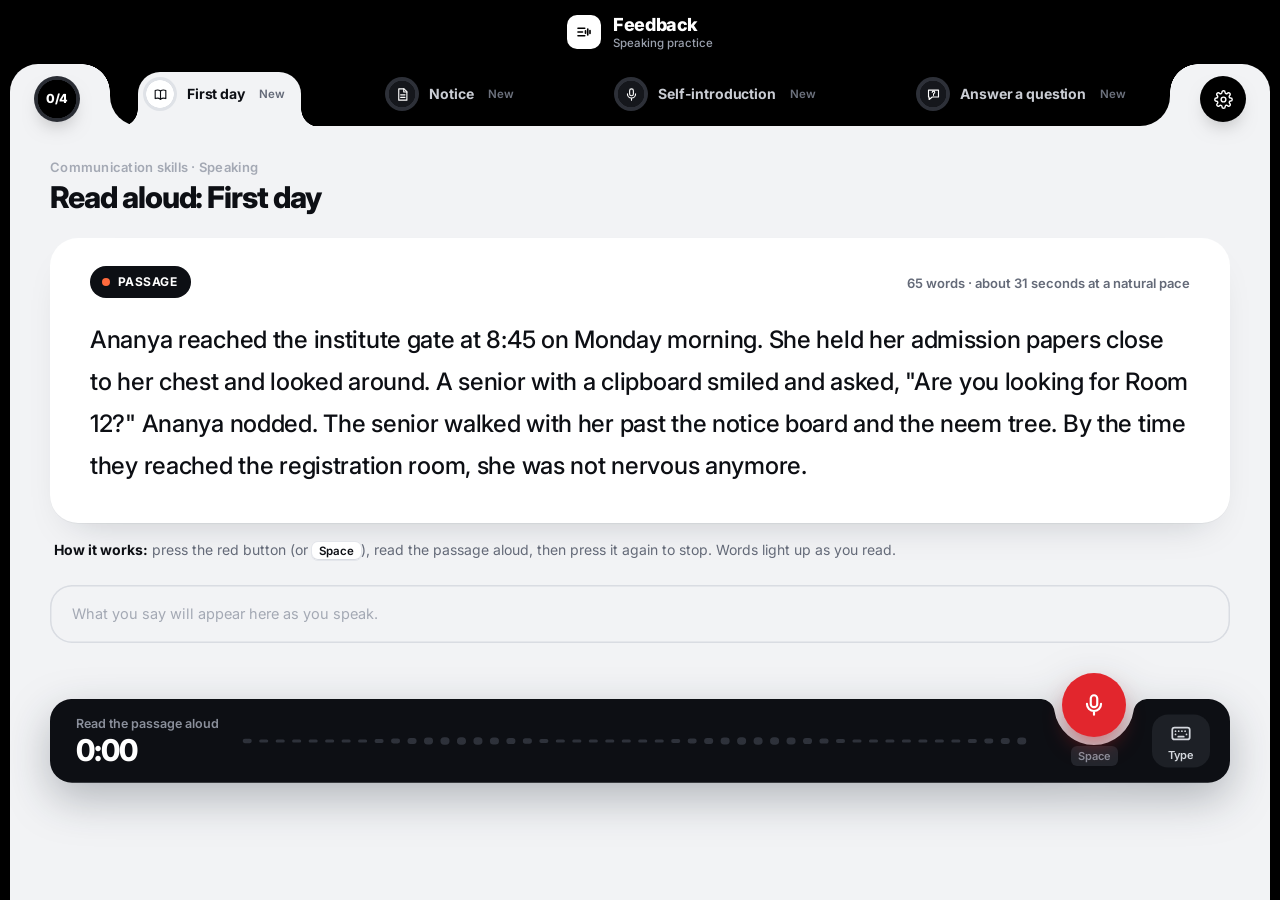
==== index.html @ f43191b4 "Initial commit: Speech feedback tool" ====
<!DOCTYPE html>
<html lang="en">
<head>
<meta charset="utf-8">
<meta name="viewport" content="width=device-width, initial-scale=1">
<meta name="color-scheme" content="light">
<title>Speak Feedback</title>
<link href="https://fonts.googleapis.com/css2?family=Inter:wght@300;400;500;600;700&display=swap" rel="stylesheet">
<link rel="stylesheet" href="style.css">
</head>
<body>
<div class="splash" id="splash" aria-hidden="true">
  <div class="splash-inner">
    <div class="splash-logo"><svg viewBox="0 0 24 24" fill="none" stroke="#fff" stroke-width="2.2" stroke-linecap="round"><path d="M4 7h9M4 12h6M4 17h9"/><path d="M17 8v8M20 10v4M14 10.5v3"/></svg></div>
    <h2>Speak</h2>
    <p>Your practice space is getting ready</p>
    <div class="dots"><i></i><i></i><i></i></div>
  </div>
</div>

<header class="toolbar">
  <div class="tb-left"><div class="sb-prog" id="sDone"><span class="track"><i></i></span><em>0 of 4 done</em></div></div>
  <div class="brand">
    <div class="app-icon"><svg viewBox="0 0 24 24" fill="none" stroke="#fff" stroke-width="2.2" stroke-linecap="round"><path d="M4 7h9M4 12h6M4 17h9"/><path d="M17 8v8M20 10v4M14 10.5v3"/></svg></div>
    <h1>Feedback<small>Speaking practice</small></h1>
  </div>
  <div class="tools">
    <button class="icon-btn corner-btn" id="settingsBtn" type="button" title="Settings" aria-label="Settings"><svg viewBox="0 0 24 24" fill="none" stroke="currentColor" stroke-width="1.8" stroke-linecap="round" stroke-linejoin="round"><circle cx="12" cy="12" r="3"/><path d="M19.4 15a1.7 1.7 0 0 0 .3 1.8l.1.1a2 2 0 1 1-2.8 2.8l-.1-.1a1.7 1.7 0 0 0-1.8-.3 1.7 1.7 0 0 0-1 1.5V21a2 2 0 1 1-4 0v-.1a1.7 1.7 0 0 0-1.1-1.5 1.7 1.7 0 0 0-1.8.3l-.1.1a2 2 0 1 1-2.8-2.8l.1-.1a1.7 1.7 0 0 0 .3-1.8 1.7 1.7 0 0 0-1.5-1H3a2 2 0 1 1 0-4h.1a1.7 1.7 0 0 0 1.5-1.1 1.7 1.7 0 0 0-.3-1.8l-.1-.1a2 2 0 1 1 2.8-2.8l.1.1a1.7 1.7 0 0 0 1.8.3H9a1.7 1.7 0 0 0 1-1.5V3a2 2 0 1 1 4 0v.1a1.7 1.7 0 0 0 1 1.5 1.7 1.7 0 0 0 1.8-.3l.1-.1a2 2 0 1 1 2.8 2.8l-.1.1a1.7 1.7 0 0 0-.3 1.8V9a1.7 1.7 0 0 0 1.5 1H21a2 2 0 1 1 0 4h-.1a1.7 1.7 0 0 0-1.5 1z"/></svg></button>
    <div class="engine" id="engine" title="Grammar engine"><i></i><span>Grammar: not checked</span></div>
    <div class="engine" id="srEngine" title="Speech engine"><i></i><span>Speech: checking…</span></div>
  </div>
</header>


<main id="speakView" class="app">
  <aside class="sidebar">
    <div class="bar-bg" aria-hidden="true"></div>
    <div class="sb-head">Speaking tasks</div>
    <div class="tabs" id="sTabs"></div>
    <div class="sb-foot">Speech is turned into text by your browser. Read-aloud scoring follows the Read-Aloud Scoring Rules.</div>
  </aside>

  <section class="pane editor card">
    <div class="pane-head"><button class="fb-open" id="fbOpen" type="button">View feedback</button><div class="crumb">Communication skills · Speaking</div><h2 id="sTitle">Read aloud</h2></div>
    <div class="pane-body">
      <div id="sPromptBox"></div>

      <div class="live" id="live" aria-live="polite"><span class="sub">What you say will appear here as you speak.</span></div>
      <div class="sub" id="recStatus"></div>

      <!-- Recording dock: stays pinned to the bottom of the screen, so the passage never has to scroll away -->
      <div class="recorder" id="recDock">
        <div class="rec-info">
          <span class="rec-label" id="recLabel">Read the passage aloud</span>
          <span class="timer" id="recTimer">0:00</span>
        </div>
        <canvas class="wave" id="wave" aria-hidden="true"></canvas>
        <div class="meter"><span id="recMeter"></span></div>
        <div class="rec-action">
          <button class="recbtn" id="recBtn" type="button" aria-keyshortcuts="Space"><i></i><span>Start recording</span></button>
          <kbd class="rec-key">Space</kbd>
        </div>
        <button class="type-btn" id="typeBtn" type="button" title="No microphone? Type what was said" aria-label="No microphone? Type what was said"><svg viewBox="0 0 24 24" fill="none" stroke="currentColor" stroke-width="1.9" stroke-linecap="round" stroke-linejoin="round"><rect x="2.5" y="5.5" width="19" height="13" rx="2.5"/><path d="M6 9.5h.01M9.5 9.5h.01M13 9.5h.01M16.5 9.5h.01M6 13h.01M18 13h.01M9 15.5h6"/></svg><span>Type</span></button>
      </div>


      <div class="rubric" id="sRubricInfo"></div>
    </div>
  </section>

</main>

<!-- Feedback: opens as a large pop-up once a recording has been scored -->
<div class="fb-modal" id="fbModal" aria-hidden="true">
  <section class="pane inspector card fb-dialog" role="dialog" aria-modal="true" aria-labelledby="fbTitle">
    <div class="pane-head fb-head">
      <div><div class="crumb">Your feedback</div><h2 id="fbTitle">Feedback</h2></div>
      <div class="fb-actions">
        <button class="ghost" id="fbRetry" type="button">Try again</button>
        <button class="primary" id="fbNext" type="button">Next task →</button>
        <button class="fb-close" id="fbClose" type="button" aria-label="Close feedback" title="Close (Esc)">×</button>
      </div>
    </div>
    <div class="pane-body"><div id="sOut"><div class="empty">Record yourself, then press Stop.<br>Your feedback will appear here.</div></div></div>
  </section>
</div>

<!-- No microphone: type the transcript instead (opens from the keyboard button in the recorder) -->
<div class="type-modal" id="manualBox" aria-hidden="true">
  <div class="type-card" role="dialog" aria-modal="true" aria-labelledby="typeTitle">
    <div class="type-head"><div><div class="crumb">No microphone?</div><h3 id="typeTitle">Type what was said</h3></div>
      <button class="fb-close" id="typeClose" type="button" aria-label="Close">×</button></div>
    <label>Transcript (exactly what the learner said)
      <textarea id="manualText" placeholder="e.g. Ananya reached the institute gate at eight forty five…"></textarea></label>
    <label>Time taken in seconds (optional, needed to score pace)
      <input id="manualSecs" type="number" min="0" placeholder="e.g. 32"></label>
    <div class="type-actions"><button class="ghost" id="manualSample" type="button">Fill a sample</button><button class="primary" id="manualGo" type="button">Score transcript</button></div>
  </div>
</div>

<div class="sheet-backdrop" id="settingsSheet" hidden>
  <div class="sheet" role="dialog" aria-modal="true" aria-labelledby="sheetTitle">
    <div class="sheet-head"><h3 id="sheetTitle">Settings</h3><button class="link-btn" id="settingsDone" type="button">Done</button></div>
    <div class="sheet-body">
      <div class="sec">Grammar (spoken answers)</div>
      <!-- Grammar server address: hidden from learners. To use your own LanguageTool server, change this value. -->
      <input type="hidden" id="ltUrl" value="https://api.languagetool.org/v2/check">
      <div class="form-group">
        <label class="form-row"><span>English variety</span><select id="ltLang"><option value="en-GB" selected>British English (closest to Indian English)</option><option value="en-US">American English</option></select></label>
      </div>
      <p class="note">Grammar is checked online. If it can't be reached, the tool uses basic offline checks.</p>

      <div class="sec">Speech</div>
      <div class="form-group">
        <label class="form-row"><span>Speech recognition language</span><select id="srLang"><option value="en-IN" selected>English (India)</option><option value="en-GB">English (UK)</option><option value="en-US">English (US)</option></select></label>
        <label class="form-row"><span>Weight of a minor read-aloud error (still to be agreed)</span><select id="minorW"><option value="0.5" selected>Half an error (0.5)</option><option value="0.25">A quarter (0.25)</option><option value="1">Same as an error (1)</option></select></label>
      </div>
      <p class="note">Chrome and Edge send the audio to Google's or Microsoft's speech service. Firefox doesn't support speech recognition. Open the page over https (for example on Vercel) so the browser allows the microphone.</p>
    </div>
  </div>
</div>

<script src="script.js"></script>
<script src="motion.js"></script>
<script src="notch.js"></script>
</body>
</html>
---- style.css ----
/* =========================================================
   Speech tool — Speak practice
   Black frame, light sheet, paper-style writing area.
   Palette: black, white, red, blue.
   ========================================================= */

/* ============ Tokens ============ */
:root{
  --font:"Inter",-apple-system,BlinkMacSystemFont,"Segoe UI",Roboto,system-ui,sans-serif;

  --frame:#000;
  --bg:#f2f3f5;            /* the sheet */
  --card:#fff;
  --surface:#fff; --surface-solid:#fff;
  --soft:#e9ebef; --soft-2:#f7f8fa;
  --fill:#f2f3f5; --fill2:#e9ebef; --fill3:#d9dce2;
  --line:#e4e6eb;

  --ink:#0d0f14; --text:#1b1e25; --muted:#646a78; --tertiary:#a4a9b4;

  --accent:#1f4fd8; --accent-soft:#e3ebff; --accent-ring:rgba(31,79,216,.22);
  --sel:#dde7ff;           /* selected task card */

  --rule:#d4def0;          /* paper lines */
  --margin:#e9a2a0;        /* paper margin line */

  /* success = blue, minor issue = soft red, serious = red */
  --green:#1f4fd8; --green-soft:#e3ebff; --green-dot:#1f4fd8;
  --amber:#b8433f; --amber-soft:#fdeceb; --amber-dot:#ee9a97;
  --red:#d01f26; --red-soft:#fde3e4; --red-dot:#e2262d;

  --shadow-sm:0 1px 2px rgba(16,24,40,.05);
  --shadow:0 1px 2px rgba(16,24,40,.04),0 10px 28px -14px rgba(16,24,40,.16);
  --shadow-lg:0 30px 70px -20px rgba(0,0,0,.35);

  --r:14px; --r-lg:22px; --r-xl:28px;
  --ease:cubic-bezier(.22,1,.36,1);
  --spring:cubic-bezier(.34,1.35,.64,1);

  /* legacy names used by the scripts */
  --teal:var(--accent); --teal-soft:var(--accent-soft);
}

*{box-sizing:border-box}
html,body{height:100%}
body{margin:0;font:15px/1.5 var(--font);color:var(--text);background:var(--frame);-webkit-font-smoothing:antialiased;overflow:hidden}
button,input,select,textarea{font-family:var(--font);color:inherit}
[hidden]{display:none !important}
::selection{background:var(--accent-soft)}
::-webkit-scrollbar{width:10px;height:10px}
::-webkit-scrollbar-thumb{background:var(--fill3);border-radius:10px;border:3px solid transparent;background-clip:padding-box}
::-webkit-scrollbar-track{background:transparent}

/* ============ Splash ============ */
.splash{position:fixed;inset:0;z-index:100;display:grid;place-items:center;background:var(--frame);color:#fff;transition:opacity .5s var(--ease),visibility .5s}
.splash.gone{opacity:0;visibility:hidden}
.splash-inner{display:flex;flex-direction:column;align-items:center;gap:14px}
.splash-logo{width:64px;height:64px;border-radius:20px;background:#fff;display:grid;place-items:center;animation:logoIn .8s var(--spring) both}
.splash-logo svg{width:34px;height:34px;stroke:#000}
.splash-logo path{stroke-dasharray:30;stroke-dashoffset:30;animation:draw .7s .3s var(--ease) forwards}
.splash h2{margin:0;font-size:20px;font-weight:700;animation:rise .6s .35s var(--ease) both}
.splash p{margin:-8px 0 0;color:#9aa0ad;font-size:13.5px;animation:rise .6s .45s var(--ease) both}
.splash .dots{display:flex;gap:6px;animation:rise .6s .55s var(--ease) both}
.splash .dots i{width:6px;height:6px;border-radius:50%;background:#fff;animation:dot 1s ease-in-out infinite}
.splash .dots i:nth-child(2){animation-delay:.15s;background:var(--accent)}
.splash .dots i:nth-child(3){animation-delay:.3s;background:var(--red-dot)}
@keyframes logoIn{from{transform:scale(.5);opacity:0}}
@keyframes draw{to{stroke-dashoffset:0}}
@keyframes rise{from{opacity:0;transform:translateY(12px)}}
@keyframes dot{0%,100%{transform:translateY(0);opacity:.5}50%{transform:translateY(-5px);opacity:1}}

/* ============ Top bar (black frame) ============ */
.toolbar{position:relative;z-index:5;height:64px;padding:0 22px;display:grid;grid-template-columns:1fr auto;align-items:center;background:var(--frame);color:#fff}
.brand{display:flex;align-items:center;gap:12px;min-width:0}
.app-icon{width:34px;height:34px;border-radius:10px;flex:none;background:#fff;display:grid;place-items:center;transition:transform .5s var(--spring)}
.app-icon svg{width:18px;height:18px;stroke:#000}
.brand:hover .app-icon{transform:rotate(-8deg)}
.brand h1{font-size:18px;font-weight:800;margin:0;line-height:1.1;letter-spacing:-.02em;white-space:nowrap}
.brand small{display:block;font-size:11.5px;color:#9aa0ad;font-weight:500;letter-spacing:0;margin-top:2px}
.tools{display:flex;align-items:center;justify-content:flex-end;gap:8px}

/* Write / Speak nav with a notch under the active item */
.modes{display:flex;gap:6px;position:relative;height:64px;align-items:center}
.mode{border:0;background:none;color:#9aa0ad;font-size:15px;font-weight:600;padding:8px 14px;border-radius:10px;cursor:pointer;display:inline-flex;align-items:center;gap:8px;position:relative;overflow:hidden;isolation:isolate;transition:color .3s var(--ease)}
.mode svg{width:18px;height:18px;transition:transform .45s var(--spring)}
.mode:hover{color:#fff}
.mode.active{color:#fff}
.mode.active svg{transform:rotate(-8deg)}
.modes .pill{position:absolute;left:0;bottom:-1px;height:12px;border-radius:40px 40px 0 0;background:var(--bg);pointer-events:none;transition:transform .5s var(--spring),width .5s var(--spring)}

/* Status pills */
.engine{display:inline-flex;align-items:center;gap:7px;font-size:12px;font-weight:500;color:#c4c8d0;padding:6px 11px;border-radius:999px;background:#17191e;max-width:240px;white-space:nowrap;overflow:hidden;text-overflow:ellipsis}
.engine span{overflow:hidden;text-overflow:ellipsis}
.engine i{width:7px;height:7px;border-radius:50%;background:#5d636f;flex:none;position:relative}
.engine.on i{background:#4d7dff}
.engine.on i::after{content:"";position:absolute;inset:0;border-radius:50%;background:#4d7dff;animation:ping 2.2s var(--ease) infinite}
.engine.off i{background:var(--red-dot)}
@keyframes ping{0%{transform:scale(1);opacity:.7}80%,100%{transform:scale(2.6);opacity:0}}
.icon-btn{width:36px;height:36px;border-radius:50%;border:0;background:#17191e;color:#c4c8d0;display:grid;place-items:center;cursor:pointer;transition:background .25s,color .25s}
.icon-btn:hover{background:#262a31;color:#fff}
.icon-btn svg{width:18px;height:18px;transition:transform .6s var(--spring)}
.icon-btn:hover svg{transform:rotate(90deg)}

/* ============ The sheet ============ */
.app{position:relative;z-index:1;height:calc(100vh - 64px);margin:0 10px;background:var(--bg);border-radius:var(--r-xl) var(--r-xl) 0 0;overflow:hidden;
  display:grid;grid-template-columns:240px minmax(0,1fr) minmax(340px,420px)}
.app.enter > *{animation:panelIn .6s var(--ease) both}
.app.enter > :nth-child(2){animation-delay:.06s}
.app.enter > :nth-child(3){animation-delay:.12s}
.app.leave > *{animation:panelOut .25s var(--ease) both}
@keyframes panelIn{from{opacity:0;transform:translateY(18px)}}
@keyframes panelOut{to{opacity:0;transform:translateY(-10px)}}

/* Sidebar */
.sidebar{border-right:1px solid var(--line);padding:24px 14px 16px;overflow:auto;display:flex;flex-direction:column}
.sb-head{font-size:13px;font-weight:700;color:var(--muted);padding:0 6px}
.sb-prog{display:flex;align-items:center;gap:8px;padding:8px 6px 14px;font-size:12.5px;color:var(--muted)}
.sb-prog em{font-style:normal}
.sb-prog .track{width:40px;height:6px;border-radius:6px;background:var(--fill3);overflow:hidden}
.sb-prog .track i{display:block;height:100%;width:0;border-radius:6px;background:var(--accent);transition:width .8s var(--ease)}
.sb-foot{margin-top:auto;padding:14px 6px 0;font-size:11.5px;color:var(--muted);line-height:1.5}

/* Task cards */
.tabs{display:flex;flex-direction:column;gap:4px;position:relative}
.glider{position:absolute;left:0;top:0;border-radius:16px;background:var(--sel);pointer-events:none;z-index:0;opacity:0;
  transition:transform .5s var(--spring),width .4s var(--ease),height .4s var(--ease),opacity .3s}
.glider.ready{opacity:1}
.tab{position:relative;z-index:1;display:flex;align-items:flex-start;gap:12px;width:100%;text-align:left;border:0;background:none;color:var(--ink);padding:12px 10px;border-radius:16px;cursor:pointer;overflow:hidden;transition:background .25s}
.tab:hover{background:var(--soft)}
.tab.active,.tab.active:hover{background:transparent}
.sidebar:not(.has-glider) .tab.active{background:var(--sel)}
.tab-ico{width:34px;height:34px;flex:none;border-radius:50%;background:#fff;display:grid;place-items:center;margin-top:2px;box-shadow:var(--shadow-sm);transition:transform .45s var(--spring)}
.tab:hover .tab-ico{transform:rotate(-8deg) scale(1.05)}
.tab-ico i.ico{width:17px;height:17px;background:var(--ink);-webkit-mask:var(--ico) center/contain no-repeat;mask:var(--ico) center/contain no-repeat}
.tab.active .tab-ico i.ico{background:var(--accent)}
.tab-txt{display:flex;flex-direction:column;align-items:flex-start;gap:2px;min-width:0}
.tab-txt b{font-size:15px;font-weight:700;line-height:1.25;letter-spacing:-.01em}
.tab-txt small{font-size:12.5px;color:var(--muted)}
.badge{font-style:normal;font-size:11.5px;font-weight:600;color:var(--muted);background:var(--soft);padding:2px 8px;border-radius:999px;margin-top:4px}
.tab.active .badge{background:#fff}
.badge.done{background:var(--accent-soft);color:var(--accent)}
.tab.active .badge.done{background:#fff}
.tabs.stagger .tab{animation:tabIn .45s var(--ease) both;animation-delay:calc(var(--i,0) * 45ms)}
@keyframes tabIn{from{opacity:0;transform:translateX(-12px)}}

/* Main column */
.pane{overflow:auto;position:relative;scroll-behavior:smooth;min-width:0}
.pane.inspector{border-left:1px solid var(--line)}
.pane-head{padding:30px 34px 6px}
.crumb{font-size:14px;color:var(--muted);font-weight:500}
.pane-head h2{margin:2px 0 0;font-size:32px;font-weight:800;letter-spacing:-.035em;color:var(--ink);display:inline-block;line-height:1.15}
.pane-head h2.swap{animation:titleSwap .5s var(--ease)}
@keyframes titleSwap{from{opacity:0;transform:translateY(10px)}}
.pane-head p{margin:6px 0 0;font-size:14px;color:var(--muted)}
.pane-body{padding:14px 34px 40px;max-width:820px}
.pane.inspector .pane-head{padding:30px 24px 6px}
.pane.inspector .pane-head h2{font-size:22px;letter-spacing:-.02em}
.pane.inspector .pane-body{padding:8px 24px 40px}
.card{min-width:0}

/* Stepper */
.steps{list-style:none;display:flex;align-items:center;gap:10px;margin:16px 0 0;padding:0;counter-reset:step;font-size:14.5px;font-weight:600;color:var(--muted)}
.steps li{display:flex;align-items:center;gap:8px;counter-increment:step;position:relative;transition:color .35s}
.steps li::before{content:counter(step);width:28px;height:28px;border-radius:50%;display:grid;place-items:center;font-size:13px;font-weight:700;background:var(--soft);color:var(--muted);transition:background .4s var(--ease),color .4s,transform .45s var(--spring)}
.steps li:not(:first-child){padding-left:46px}
.steps li:not(:first-child)::after{content:"";position:absolute;left:2px;top:50%;width:34px;border-top:2px dashed var(--fill3);transition:border-color .4s}
.steps li.on{color:var(--ink)}
.steps li.on::before{background:var(--ink);color:#fff;transform:scale(1.06)}
.steps li.past{color:var(--ink)}
.steps li.past::before{background:var(--accent);color:#fff;content:"✓"}
.steps li.on:not(:first-child)::after,.steps li.past:not(:first-child)::after{border-top-color:var(--ink)}

/* Prompt + passage */
.prompt{background:var(--card);border-radius:var(--r-lg);padding:18px 22px;font-size:15.5px;line-height:1.6;box-shadow:var(--shadow)}
.prompt .label{font-size:12.5px;font-weight:700;color:var(--muted);margin-bottom:4px}
.prompt.custom label{display:block;font-size:12.5px;color:var(--muted);margin-top:10px}

/* Lined paper */
.passage,.read-passage{--lh:34px;position:relative;background-color:var(--card);border-radius:var(--r-lg);box-shadow:var(--shadow);margin-top:14px;color:var(--ink);
  padding:calc(var(--lh) * .5) 24px calc(var(--lh) * .5) 70px;line-height:var(--lh);
  background-image:linear-gradient(transparent calc(var(--lh) - 1px),var(--rule) calc(var(--lh) - 1px));background-size:100% var(--lh);background-position:0 calc(var(--lh) * .5);background-attachment:local}
.passage::before,.read-passage::before{content:"";position:absolute;left:52px;top:0;bottom:0;border-left:1.5px solid var(--margin)}
.passage{font-size:15.5px;max-height:calc(var(--lh) * 5 + 34px);overflow:auto}
.passage b{display:block;font-size:13px;color:var(--muted);font-weight:700}
.read-passage{--lh:44px;font-size:19.5px;scroll-margin-top:16px;letter-spacing:-.005em}

/* Paper writing card */
.paper-card{--lh:40px;margin-top:16px;background:var(--card);border-radius:var(--r-lg);box-shadow:var(--shadow);padding:20px 26px 18px;transition:box-shadow .35s var(--ease)}
.paper-card:focus-within{box-shadow:0 0 0 3px var(--accent-ring),var(--shadow)}
.paper-label{font-size:13px;font-weight:700;color:var(--muted)}
#answer{display:block;width:100%;min-height:calc(var(--lh) * 6);border:0;outline:0;resize:vertical;padding:0 2px;margin-top:4px;font-size:17px;line-height:var(--lh);color:var(--ink);
  background:linear-gradient(transparent calc(var(--lh) - 1px),var(--line) calc(var(--lh) - 1px)) 0 0/100% var(--lh) local,transparent}
#answer::placeholder{color:var(--tertiary)}
.paper-foot{display:flex;align-items:center;justify-content:space-between;gap:16px;margin-top:16px;flex-wrap:wrap}
.wmeter{flex:1;min-width:200px}
.wprog{position:relative;height:6px;border-radius:6px;background:var(--soft);overflow:hidden}
.wprog .zone{position:absolute;top:0;bottom:0;left:0;width:0;background:#c9d7ff;transition:left .5s var(--ease),width .5s var(--ease)}
.wprog span{position:relative;display:block;height:100%;width:0;border-radius:6px;background:var(--ink);transition:width .45s var(--ease),background .35s}
.wprog.ok span{background:var(--accent)}
.wprog.over span{background:var(--red-dot)}
.count{display:inline-block;margin-top:6px;font-size:13px;color:var(--muted);font-variant-numeric:tabular-nums;transition:color .3s}
.count.bad{color:var(--red)}.count.ok{color:var(--accent)}
.count.bump{animation:bump .35s var(--spring)}
@keyframes bump{40%{transform:scale(1.06)}}
.btns{display:flex;gap:8px}
.row{display:flex;align-items:center;justify-content:space-between;gap:10px;margin-top:12px;flex-wrap:wrap}

/* Inputs */
textarea:focus,input:focus,select:focus{outline:none}
.custom input,.custom textarea,.settings input,.settings select,.settings textarea{width:100%;border:1.5px solid var(--line);border-radius:12px;padding:9px 12px;font-size:14px;margin-top:4px;background:#fff;transition:border-color .25s,box-shadow .25s}
.custom input:focus,.custom textarea:focus,.settings input:focus,.settings select:focus,.settings textarea:focus,.form-row input:focus,.form-row select:focus{border-color:var(--accent);box-shadow:0 0 0 3px var(--accent-ring)}
.custom textarea{min-height:64px;resize:vertical}

/* Buttons */
button.primary,button.ghost{position:relative;overflow:hidden;isolation:isolate}
button.primary{background:var(--ink);color:#fff;border:0;border-radius:999px;padding:11px 22px;font-size:15px;font-weight:700;cursor:pointer;transition:transform .3s var(--spring),background .25s}
button.primary:hover{background:#262a33;transform:translateY(-1px)}
button.primary:active{transform:scale(.96)}
button.primary:disabled{background:#8e939d;cursor:progress;transform:none}
button.ghost{background:transparent;color:var(--ink);border:0;box-shadow:inset 0 0 0 1.5px var(--line);border-radius:999px;padding:11px 18px;font-size:14.5px;font-weight:600;cursor:pointer;transition:background .25s,transform .3s var(--spring)}
button.ghost:hover{background:var(--soft)}
button.ghost:active{transform:scale(.96)}
.ripple{position:absolute;border-radius:50%;transform:scale(0);background:currentColor;opacity:.2;pointer-events:none;animation:ripple .6s var(--ease) forwards;z-index:-1}
@keyframes ripple{to{transform:scale(1);opacity:0}}
.spinner{display:inline-block;width:14px;height:14px;border:2px solid currentColor;border-right-color:transparent;border-radius:50%;animation:spin .7s linear infinite;vertical-align:-2px;margin-right:8px}
@keyframes spin{to{transform:rotate(360deg)}}

/* Coach */
.coach{margin-top:16px;border-radius:var(--r-lg);background:var(--card);box-shadow:var(--shadow);overflow:hidden}
.coach-head{display:flex;align-items:center;justify-content:space-between;gap:10px;padding:14px 20px;flex-wrap:wrap}
.coach-head b{font-size:15px;font-weight:700;margin-right:8px;color:var(--ink)}
.coach-status{font-size:13px;color:var(--muted)}
.coach-body{padding:0 20px 14px;font-size:14px}
.switch{display:flex;align-items:center;gap:10px;font-size:13px;font-weight:500;color:var(--muted);cursor:pointer;user-select:none}
.switch input{appearance:none;-webkit-appearance:none;width:40px;height:24px;border-radius:999px;background:var(--fill3);position:relative;cursor:pointer;transition:background .3s var(--ease);margin:0}
.switch input::after{content:"";position:absolute;top:3px;left:3px;width:18px;height:18px;border-radius:50%;background:#fff;box-shadow:0 1px 3px rgba(0,0,0,.25);transition:transform .4s var(--spring)}
.switch input:checked{background:var(--accent)}
.switch input:checked::after{transform:translateX(16px)}
.cl{display:flex;flex-wrap:wrap;gap:6px;margin-bottom:10px}
.cl span{font-size:12.5px;font-weight:500;padding:5px 11px;border-radius:999px;background:var(--soft-2);color:var(--muted);border:1px solid var(--line);transition:background .35s,color .35s,border-color .35s}
.cl span.done{background:var(--accent-soft);color:var(--accent);border-color:transparent}
.cl span.partial{background:var(--amber-soft);color:var(--amber);border-color:transparent}
.cl span.missing{border-style:dashed}
.cl span.pop{animation:chipPop .55s var(--spring)}
@keyframes chipPop{0%{transform:scale(.75)}60%{transform:scale(1.1)}100%{transform:scale(1)}}
#sentences{background:var(--soft-2);border-radius:14px;padding:2px 14px}
#sentences:empty{display:none}
#sentences > .sub{padding:12px 0}
.sent{display:grid;grid-template-columns:22px 1fr;gap:10px;padding:10px 0;border-top:1px solid var(--line)}
.sent:first-child{border-top:0}
.sent.new{animation:slideIn .45s var(--ease) both}
@keyframes slideIn{from{opacity:0;transform:translateX(-8px)}}
.sent .dot{width:20px;height:20px;border-radius:50%;margin-top:2px;display:grid;place-items:center;font-size:10px;font-weight:800}
.sent .dot.ok{background:var(--accent-soft);color:var(--accent)}
.sent .dot.hint{background:var(--red-soft);color:var(--red)}
.sent .hinttxt{font-size:13px;color:var(--red);margin-top:3px}
.coach-tone{font-size:12.5px;color:var(--muted);margin-top:10px}
.coach-tone:empty{display:none}
.rubric{font-size:13.5px;color:var(--muted);margin-top:18px;line-height:1.6}
.rubric b{color:var(--ink);font-weight:700}

/* Disclosure groups */
.settings{margin-top:14px;font-size:13px;color:var(--muted);background:var(--card);border-radius:var(--r-lg);padding:0 20px;box-shadow:var(--shadow)}
.settings > summary{list-style:none;cursor:pointer;font-weight:600;color:var(--ink);padding:15px 0;display:flex;align-items:center;gap:10px;font-size:14px}
.settings > summary::-webkit-details-marker{display:none}
.settings > summary::before{content:"";width:7px;height:7px;border-right:2px solid var(--ink);border-bottom:2px solid var(--ink);transform:rotate(-45deg);transition:transform .4s var(--spring);margin:0 3px}
.settings[open] > summary::before{transform:rotate(45deg)}
.settings[open]{padding-bottom:18px}
.settings[open] > :not(summary){animation:rise .4s var(--ease) both}
.settings label{display:block;margin-top:10px;font-size:12.5px;color:var(--muted)}
.settings textarea{min-height:90px;resize:vertical}
.settings p{font-size:12.5px;line-height:1.5;margin:10px 0 0}

/* ============ Recorder dock ============ */
/* Pinned to the bottom of the work column, so the passage and the button are visible together */
.recorder{position:sticky;bottom:16px;z-index:6;display:grid;grid-template-columns:auto minmax(0,1fr) auto;align-items:center;gap:20px;margin-top:16px;
  padding:14px 16px 14px 24px;border-radius:var(--r-lg);background:rgba(255,255,255,.96);backdrop-filter:blur(12px);-webkit-backdrop-filter:blur(12px);
  box-shadow:0 0 0 1px var(--line),0 18px 40px -16px rgba(16,24,40,.28);transition:box-shadow .35s var(--ease)}
.recorder.live-on{box-shadow:0 0 0 2px var(--red-dot),0 18px 40px -16px rgba(226,38,45,.35)}
.rec-info{display:flex;flex-direction:column;min-width:96px}
.rec-label{font-size:12.5px;font-weight:600;color:var(--muted);white-space:nowrap}
.timer{font-size:30px;font-weight:800;font-variant-numeric:tabular-nums;letter-spacing:-.03em;line-height:1.1;color:var(--ink);transition:color .35s}
.recorder.live-on .timer{color:var(--red)}
.wave{width:100%;height:40px;display:block}
.meter{position:absolute;opacity:0;pointer-events:none;width:0;height:0;overflow:hidden}
.meter span{display:block;height:100%;width:0}
.rec-action{display:flex;align-items:center;gap:10px}
.rec-key{font:600 11px var(--font);color:var(--muted);background:var(--soft);border-radius:6px;padding:3px 7px;box-shadow:inset 0 -1px 0 var(--fill3)}
.recbtn{position:relative;display:flex;align-items:center;gap:10px;background:var(--red-dot);color:#fff;border:0;cursor:pointer;font-size:14.5px;font-weight:700;padding:6px 20px 6px 6px;border-radius:999px;
  transition:background .3s,transform .3s var(--spring)}
.recbtn:hover{transform:translateY(-1px)}
.recbtn:active{transform:scale(.96)}
.recbtn i{position:relative;width:44px;height:44px;border-radius:50%;background:rgba(255,255,255,.18);display:grid;place-items:center}
.recbtn i::after{content:"";width:22px;height:22px;background:#fff;transition:all .35s var(--ease);
  -webkit-mask:url("data:image/svg+xml,%3Csvg xmlns='http://www.w3.org/2000/svg' viewBox='0 0 24 24' fill='none' stroke='black' stroke-width='2' stroke-linecap='round' stroke-linejoin='round'%3E%3Crect x='9' y='3' width='6' height='11' rx='3'/%3E%3Cpath d='M5.5 11a6.5 6.5 0 0 0 13 0M12 17.5V21'/%3E%3C/svg%3E") center/contain no-repeat;
  mask:url("data:image/svg+xml,%3Csvg xmlns='http://www.w3.org/2000/svg' viewBox='0 0 24 24' fill='none' stroke='black' stroke-width='2' stroke-linecap='round' stroke-linejoin='round'%3E%3Crect x='9' y='3' width='6' height='11' rx='3'/%3E%3Cpath d='M5.5 11a6.5 6.5 0 0 0 13 0M12 17.5V21'/%3E%3C/svg%3E") center/contain no-repeat}
.recbtn i::before{content:"";position:absolute;inset:-6px;border-radius:999px;border:2px solid var(--red-dot);opacity:0}
.recbtn.on{background:var(--ink)}
.recbtn.on i::after{width:16px;height:16px;border-radius:4px;-webkit-mask:none;mask:none}
.recbtn.on::before{content:"";position:absolute;inset:0;border-radius:999px;border:2px solid var(--red-dot);animation:recPulse 1.6s var(--ease) infinite;pointer-events:none}
@keyframes recPulse{0%{opacity:.7;transform:scale(1)}100%{opacity:0;transform:scale(1.18,1.5)}}

/* Live transcript */
.live{margin-top:14px;min-height:56px;border-radius:var(--r-lg);padding:14px 20px;font-size:15px;background:var(--card);box-shadow:var(--shadow);transition:box-shadow .35s}
.live.on{box-shadow:0 0 0 2px var(--red-soft),var(--shadow)}
.live .interim{color:var(--tertiary)}
.live .interim::after{content:"";display:inline-block;width:2px;height:1.1em;background:var(--ink);margin-left:3px;vertical-align:-3px;animation:caret 1s steps(1) infinite}
@keyframes caret{50%{opacity:0}}
#recStatus{margin:8px 4px 0}
#recStatus:empty{display:none}

/* Follow-along highlight on the passage while reading */
.read-passage .w{border-radius:4px;transition:color .3s,background-color .3s}
.read-passage.tracking .w{color:var(--tertiary)}
.read-passage.tracking .w.said{color:var(--ink)}
.read-passage.tracking .w.next{color:var(--ink);background:var(--accent-soft);box-shadow:0 0 0 3px var(--accent-soft)}

/* ============ Feedback ============ */
.empty{position:relative;color:var(--muted);font-size:15.5px;text-align:center;padding:56px 16px;line-height:1.6}
.empty::before{content:"";display:block;width:40px;height:40px;margin:0 auto 14px;background:var(--tertiary);-webkit-mask:var(--empty-ico) center/contain no-repeat;mask:var(--empty-ico) center/contain no-repeat;animation:float 3.6s ease-in-out infinite}
@keyframes float{0%,100%{transform:translateY(0) rotate(0)}50%{transform:translateY(-7px) rotate(8deg)}}

.skeleton{padding-top:8px}
.skeleton .sk{border-radius:16px;margin-top:12px;background:linear-gradient(90deg,var(--soft) 25%,#f8f9fb 50%,var(--soft) 75%);background-size:300% 100%;animation:shimmer 1.4s ease-in-out infinite}
.skeleton .sk.h1{height:110px}.skeleton .sk.h2{height:48px}.skeleton .sk.h3{height:150px}
.skeleton .msg{text-align:center;color:var(--muted);font-size:13px;margin-top:16px}
@keyframes shimmer{0%{background-position:100% 0}100%{background-position:0 0}}

.reveal{animation:revealIn .55s var(--ease) both;animation-delay:calc(var(--i,0) * 65ms)}
@keyframes revealIn{from{opacity:0;transform:translateY(14px)}}

.group{background:var(--card);border-radius:var(--r);padding:0 16px;box-shadow:var(--shadow);margin-top:12px}
.scorecard{background:var(--card);border-radius:var(--r-lg);box-shadow:var(--shadow);margin-top:14px;overflow:hidden}
.score-head{display:flex;align-items:center;gap:16px;padding:18px 20px}
.ring{position:relative;width:78px;height:78px;flex:none}
.ring svg{width:100%;height:100%;transform:rotate(-90deg)}
.ring circle{fill:none;stroke-width:7}
.ring .track{stroke:var(--soft)}
.ring .prog{stroke-linecap:round;transition:stroke-dasharray 1.3s var(--ease)}
.ring-num{position:absolute;inset:0;display:flex;align-items:center;justify-content:center;font-size:22px;font-weight:800;letter-spacing:-.03em;font-variant-numeric:tabular-nums;color:var(--ink)}
.ring-num small{font-size:11px;font-weight:600;color:var(--muted);margin-left:1px;margin-top:8px}
.band{font-size:21px;font-weight:800;letter-spacing:-.025em;color:var(--ink)}
.score-head .band{animation:bandIn .6s .5s var(--spring) both}
@keyframes bandIn{from{opacity:0;transform:scale(.7)}}
.sub{font-size:13px;color:var(--muted)}
.crit{display:grid;grid-template-columns:130px 1fr;gap:4px 16px;padding:13px 20px;font-size:13.5px;border-top:1px solid var(--line);transition:background .25s}
.crit:hover{background:var(--soft-2)}
.crit .name{font-weight:700;color:var(--ink)}
.bar{display:flex;gap:4px;margin:7px 0 3px}
.bar span{flex:1;max-width:24px;height:6px;border-radius:3px;background:var(--soft);position:relative;overflow:hidden}
.bar span.on::after{content:"";position:absolute;inset:0;background:var(--accent);transform-origin:left;animation:barFill .4s var(--ease) both;animation-delay:calc(.4s + var(--b,0) * 100ms)}
@keyframes barFill{from{transform:scaleX(0)}}
.section{margin-top:22px}
.section h3{font-size:13.5px;font-weight:700;color:var(--ink);margin:0 0 8px 2px}
ul.clean{margin:0;padding:12px 18px 12px 34px;font-size:14px;background:var(--card);border-radius:var(--r);box-shadow:var(--shadow)}
ul.clean li{padding:4px 0}
ul.clean li::marker{color:var(--accent)}
.answer-view{font-size:15px;line-height:1.9;background:var(--card);border-radius:var(--r);padding:16px 18px;white-space:pre-wrap;box-shadow:var(--shadow)}
mark{background:var(--amber-soft);color:inherit;border-bottom:2px solid var(--amber-dot);padding:0 2px;border-radius:4px;cursor:help;transition:background .2s}
mark.serious{background:var(--red-soft);border-bottom-color:var(--red-dot)}
mark sup{font-size:9.5px;font-weight:800;color:var(--amber);margin-left:1px}
mark.serious sup{color:var(--red)}
.section > .err{background:var(--card);padding:13px 18px;box-shadow:var(--shadow-sm);transition:transform .25s var(--ease)}
.section > .err:hover{transform:translateX(3px)}
.section > h3 + .err{border-radius:var(--r) var(--r) 0 0}
.section > .err:last-child,.section > .err:has(+ :not(.err)){border-radius:0 0 var(--r) var(--r)}
.section > h3 + .err:last-child{border-radius:var(--r)}
.err{display:grid;grid-template-columns:26px 1fr;gap:12px;border-top:1px solid var(--line);font-size:13.5px}
.section > h3 + .err{border-top:0}
.err .n{width:24px;height:24px;border-radius:50%;background:var(--amber-soft);color:var(--amber);font-size:11px;font-weight:800;display:grid;place-items:center}
.err.serious .n{background:var(--red-soft);color:var(--red)}
.err .n.info{background:var(--accent-soft);color:var(--accent)}
.tag{display:inline-block;font-size:11px;font-weight:700;padding:2px 9px;border-radius:999px;background:var(--soft);color:var(--muted);margin:0 4px 3px 0}
.tag.mean{background:var(--red-soft);color:var(--red)}
.tag.tip{background:var(--accent-soft);color:var(--accent)}
s{color:var(--red);text-decoration-thickness:1.5px}
.fix{color:var(--accent);font-weight:700}
.checks{display:flex;flex-wrap:wrap;gap:6px;margin-top:6px}
.chk{display:inline-flex;align-items:center;gap:7px;font-size:12.5px;font-weight:600;padding:6px 12px;border-radius:999px;background:var(--card);color:var(--ink);box-shadow:var(--shadow-sm)}
.chk::before{content:"";width:7px;height:7px;border-radius:50%;background:var(--accent)}
.chk.mid::before{background:var(--amber-dot)}
.chk.bad::before{background:var(--red-dot)}
.callout{border-radius:var(--r);padding:14px 18px;font-size:14px;margin-top:12px;line-height:1.55}
.callout b{font-weight:700}
.callout.pattern{background:var(--amber-soft)}
.callout.next{background:var(--accent-soft)}
.callout.warn{background:var(--red-soft);animation:shake .45s var(--ease)}
.callout.info{background:var(--accent-soft)}
@keyframes shake{20%{transform:translateX(-5px)}40%{transform:translateX(4px)}60%{transform:translateX(-2px)}80%{transform:translateX(1px)}}
.improved{font-size:14px;background:var(--soft-2);padding:14px 16px;border-radius:12px;white-space:pre-wrap}
.section > details{background:var(--card);border-radius:var(--r);padding:14px 18px;box-shadow:var(--shadow)}
.section > details > summary{cursor:pointer;font-size:14px;font-weight:600;color:var(--accent);list-style:none;display:flex;align-items:center;gap:8px}
.section > details > summary::before{content:"";width:7px;height:7px;border-right:2px solid currentColor;border-bottom:2px solid currentColor;transform:rotate(-45deg);transition:transform .4s var(--spring)}
.section > details[open] > summary::before{transform:rotate(45deg)}
.section > details > summary::-webkit-details-marker{display:none}
.section > details[open] > :not(summary){animation:rise .4s var(--ease) both}
.metrics{font-size:12.5px;width:100%;border-collapse:collapse;margin-top:8px}
.metrics td{padding:8px 0;border-top:1px solid var(--line)}
.metrics tr:first-child td{border-top:0}
.metrics td:last-child{text-align:right;font-weight:600;font-variant-numeric:tabular-nums;color:var(--muted)}
audio{width:100%;height:42px}

/* Read-aloud marks */
.rw{border-radius:4px;padding:0 1px}
.rw.r-err{background:var(--red-soft);border-bottom:2px solid var(--red-dot);cursor:help}
.rw.r-minor{background:var(--amber-soft);border-bottom:2px solid var(--amber-dot);cursor:help}
.rw.r-tip{border-bottom:2px dotted var(--accent);cursor:help}
.rw.r-skip{color:var(--red);text-decoration:line-through;cursor:help}
.rw.r-unread{color:var(--tertiary);text-decoration:line-through}
.rw sup{font-size:9.5px;font-weight:800;color:var(--red);margin-left:1px}
.rw.r-minor sup{color:var(--amber)}
.ins{font-size:12px;color:var(--red);background:var(--red-soft);border-radius:6px;padding:1px 6px;margin:0 2px;cursor:help}
.ins.note{color:var(--muted);background:var(--soft)}
.ins.ok{color:var(--accent);background:var(--accent-soft)}
.legend{display:flex;flex-wrap:wrap;gap:12px;font-size:12px;color:var(--muted);margin:10px 2px 0}
.legend span{display:inline-flex;align-items:center;gap:5px}

/* Celebration + toast */
.spark{position:fixed;z-index:60;width:8px;height:8px;border-radius:2px;pointer-events:none;will-change:transform,opacity}
.toast{position:fixed;left:50%;bottom:26px;z-index:70;transform:translate(-50%,30px);opacity:0;padding:12px 18px;border-radius:999px;background:var(--ink);color:#fff;font-size:13.5px;font-weight:600;
  box-shadow:0 18px 40px -12px rgba(0,0,0,.45);transition:transform .45s var(--spring),opacity .3s var(--ease);pointer-events:none}
.toast.show{transform:translate(-50%,0);opacity:1}

/* ============ Settings sheet ============ */
.sheet-backdrop{position:fixed;inset:0;background:rgba(0,0,0,.45);z-index:20;display:grid;place-items:center;padding:20px;animation:fade .3s var(--ease)}
.sheet{width:min(480px,100%);max-height:calc(100vh - 40px);overflow:auto;background:var(--bg);border-radius:var(--r-xl);box-shadow:var(--shadow-lg);animation:pop .5s var(--spring)}
.sheet-backdrop.closing{animation:fadeOut .28s var(--ease) forwards}
.sheet-backdrop.closing .sheet{animation:popOut .28s var(--ease) forwards}
.sheet-head{display:flex;align-items:center;justify-content:space-between;padding:22px 24px 6px}
.sheet-head h3{margin:0;font-size:22px;font-weight:800;letter-spacing:-.025em;color:var(--ink)}
.sheet-body{padding:0 24px 24px}
.sheet-body > *{animation:rise .45s var(--ease) both}
.sheet-body > :nth-child(2){animation-delay:.04s}.sheet-body > :nth-child(3){animation-delay:.08s}.sheet-body > :nth-child(4){animation-delay:.12s}
.sheet-body > :nth-child(5){animation-delay:.16s}.sheet-body > :nth-child(6){animation-delay:.2s}
.sheet .sec{font-size:13px;color:var(--muted);margin:18px 2px 8px;font-weight:700}
.form-group{background:var(--card);border-radius:var(--r-lg);overflow:hidden;box-shadow:var(--shadow)}
.form-row{display:block;padding:12px 16px;border-top:1px solid var(--line);font-size:13px}
.form-row:first-child{border-top:0}
.form-row span{display:block;color:var(--muted);font-size:12.5px;margin-bottom:6px;font-weight:500}
.form-row input,.form-row select{width:100%;border:1.5px solid transparent;background:var(--soft-2);border-radius:10px;padding:9px 12px;font-size:14px;transition:border-color .25s,box-shadow .25s}
.sheet .note{font-size:12.5px;color:var(--muted);margin:10px 2px 0;line-height:1.55}
.link-btn{border:0;background:var(--ink);color:#fff;font-size:14px;font-weight:700;cursor:pointer;padding:9px 20px;border-radius:999px;position:relative;overflow:hidden;transition:transform .3s var(--spring)}
.link-btn:hover{transform:translateY(-1px)}
@keyframes fade{from{opacity:0}}
@keyframes fadeOut{to{opacity:0}}
@keyframes pop{from{opacity:0;transform:scale(.92) translateY(20px)}}
@keyframes popOut{to{opacity:0;transform:scale(.95) translateY(12px)}}

/* ============ Smaller screens ============ */
@media (max-width:1180px){
  .app{grid-template-columns:220px minmax(0,1fr) minmax(300px,360px)}
  .pane-head{padding:26px 24px 6px}
  .pane-body{padding:12px 24px 36px}
}
@media (max-width:900px){
  body{overflow:auto;background:var(--bg)}
  .toolbar{position:sticky;top:0;grid-template-columns:1fr auto;height:auto;padding:10px 14px 0;row-gap:4px}
  .tools{grid-column:2}
  .toolbar .modes{grid-column:1 / -1;grid-row:2;height:48px;justify-content:center}
  .engine{padding:7px;max-width:none}
  .engine span{display:none}
  .app{height:auto;display:block;margin:0;border-radius:22px 22px 0 0;overflow:visible}
  .sidebar{border:0;padding:16px 12px 0;overflow:visible}
  .sb-foot{display:none}
  .tabs{flex-direction:row;overflow-x:auto;gap:8px;padding-bottom:6px;scrollbar-width:none}
  .tabs::-webkit-scrollbar{display:none}
  .tab{width:auto;flex:none;padding:8px 14px 8px 8px;align-items:center}
  .tab-txt small,.badge{display:none}
  .tab-txt b{white-space:nowrap;font-size:14px}
  .tab-ico{width:30px;height:30px;margin:0}
  .pane{overflow:visible}
  .pane.inspector{border:0}
  .pane-head{padding:16px 16px 4px}
  .pane-head h2{font-size:26px}
  .steps{font-size:13px}
  .steps li:not(:first-child){padding-left:30px}
  .steps li:not(:first-child)::after{width:20px}
  .pane-body,.pane.inspector .pane-body{padding:10px 14px 28px}
  .pane.inspector .pane-head{padding:10px 16px 4px}
  .crit{grid-template-columns:1fr}
  .read-passage{--lh:44px;font-size:19px;padding-left:46px}
  .read-passage::before,.passage::before{left:32px}
  .passage{padding-left:46px}
  .paper-card{padding:16px 16px 14px}
  .recorder{bottom:10px;grid-template-columns:auto minmax(0,1fr) auto;gap:12px;padding:10px 10px 10px 16px}
  .rec-label,.rec-key{display:none}
  .timer{font-size:22px}
  .recbtn{padding:5px}
  .recbtn span{display:none}
}

/* ============ Reduced motion ============ */
@media (prefers-reduced-motion:reduce){
  *,*::before,*::after{animation-duration:.01ms !important;animation-iteration-count:1 !important;transition-duration:.01ms !important}
}

/* ============ Task icons ============ */
#tabs .tab[data-k=summary]{--ico:url("data:image/svg+xml,%3Csvg%20xmlns%3D%22http%3A//www.w3.org/2000/svg%22%20viewBox%3D%220%200%2024%2024%22%20fill%3D%22none%22%20stroke%3D%22black%22%20stroke-width%3D%221.8%22%20stroke-linecap%3D%22round%22%20stroke-linejoin%3D%22round%22%3E%3Cpath%20d%3D%22M4%206h16M4%2010h11M4%2014h16M4%2018h9%22/%3E%3C/svg%3E")}
#tabs .tab[data-k=opinion]{--ico:url("data:image/svg+xml,%3Csvg%20xmlns%3D%22http%3A//www.w3.org/2000/svg%22%20viewBox%3D%220%200%2024%2024%22%20fill%3D%22none%22%20stroke%3D%22black%22%20stroke-width%3D%221.8%22%20stroke-linecap%3D%22round%22%20stroke-linejoin%3D%22round%22%3E%3Cpath%20d%3D%22M4%205h16v11H10l-5%204v-4H4z%22/%3E%3Cpath%20d%3D%22M9%209.5h6M9%2012.5h4%22/%3E%3C/svg%3E")}
#tabs .tab[data-k=email]{--ico:url("data:image/svg+xml,%3Csvg%20xmlns%3D%22http%3A//www.w3.org/2000/svg%22%20viewBox%3D%220%200%2024%2024%22%20fill%3D%22none%22%20stroke%3D%22black%22%20stroke-width%3D%221.8%22%20stroke-linecap%3D%22round%22%20stroke-linejoin%3D%22round%22%3E%3Crect%20x%3D%223%22%20y%3D%225%22%20width%3D%2218%22%20height%3D%2214%22%20rx%3D%222.5%22/%3E%3Cpath%20d%3D%22m4%207%208%206%208-6%22/%3E%3C/svg%3E")}
#tabs .tab[data-k=reply]{--ico:url("data:image/svg+xml,%3Csvg%20xmlns%3D%22http%3A//www.w3.org/2000/svg%22%20viewBox%3D%220%200%2024%2024%22%20fill%3D%22none%22%20stroke%3D%22black%22%20stroke-width%3D%221.8%22%20stroke-linecap%3D%22round%22%20stroke-linejoin%3D%22round%22%3E%3Cpath%20d%3D%22M10%207%204%2012l6%205%22/%3E%3Cpath%20d%3D%22M4%2012h10a6%206%200%200%201%206%206v1%22/%3E%3C/svg%3E")}
#tabs .tab[data-k=intro]{--ico:url("data:image/svg+xml,%3Csvg%20xmlns%3D%22http%3A//www.w3.org/2000/svg%22%20viewBox%3D%220%200%2024%2024%22%20fill%3D%22none%22%20stroke%3D%22black%22%20stroke-width%3D%221.8%22%20stroke-linecap%3D%22round%22%20stroke-linejoin%3D%22round%22%3E%3Ccircle%20cx%3D%2212%22%20cy%3D%228%22%20r%3D%224%22/%3E%3Cpath%20d%3D%22M4.5%2020c1.4-3.6%204.2-5.5%207.5-5.5s6.1%201.9%207.5%205.5%22/%3E%3C/svg%3E")}
#tabs .tab[data-k=custom]{--ico:url("data:image/svg+xml,%3Csvg%20xmlns%3D%22http%3A//www.w3.org/2000/svg%22%20viewBox%3D%220%200%2024%2024%22%20fill%3D%22none%22%20stroke%3D%22black%22%20stroke-width%3D%221.8%22%20stroke-linecap%3D%22round%22%20stroke-linejoin%3D%22round%22%3E%3Cpath%20d%3D%22M4%2020h4L19.5%208.5a2.1%202.1%200%200%200-3-3L5%2017z%22/%3E%3Cpath%20d%3D%22m14.5%207.5%203%203%22/%3E%3C/svg%3E")}
#sTabs .tab[data-k=read1]{--ico:url("data:image/svg+xml,%3Csvg%20xmlns%3D%22http%3A//www.w3.org/2000/svg%22%20viewBox%3D%220%200%2024%2024%22%20fill%3D%22none%22%20stroke%3D%22black%22%20stroke-width%3D%221.8%22%20stroke-linecap%3D%22round%22%20stroke-linejoin%3D%22round%22%3E%3Cpath%20d%3D%22M3.5%205.5c3-1.2%206-1%208.5%201%202.5-2%205.5-2.2%208.5-1v13c-3-1.2-6-1-8.5%201-2.5-2-5.5-2.2-8.5-1z%22/%3E%3Cpath%20d%3D%22M12%206.5v13%22/%3E%3C/svg%3E")}
#sTabs .tab[data-k=read2]{--ico:url("data:image/svg+xml,%3Csvg%20xmlns%3D%22http%3A//www.w3.org/2000/svg%22%20viewBox%3D%220%200%2024%2024%22%20fill%3D%22none%22%20stroke%3D%22black%22%20stroke-width%3D%221.8%22%20stroke-linecap%3D%22round%22%20stroke-linejoin%3D%22round%22%3E%3Cpath%20d%3D%22M6%203h8.5L19%207.5V21H6z%22/%3E%3Cpath%20d%3D%22M14%203v5h5M9%2012.5h7M9%2016.5h7%22/%3E%3C/svg%3E")}
#sTabs .tab[data-k=intro]{--ico:url("data:image/svg+xml,%3Csvg%20xmlns%3D%22http%3A//www.w3.org/2000/svg%22%20viewBox%3D%220%200%2024%2024%22%20fill%3D%22none%22%20stroke%3D%22black%22%20stroke-width%3D%221.8%22%20stroke-linecap%3D%22round%22%20stroke-linejoin%3D%22round%22%3E%3Crect%20x%3D%229%22%20y%3D%223%22%20width%3D%226%22%20height%3D%2211%22%20rx%3D%223%22/%3E%3Cpath%20d%3D%22M5.5%2011a6.5%206.5%200%200%200%2013%200M12%2017.5V21%22/%3E%3C/svg%3E")}
#sTabs .tab[data-k=answer]{--ico:url("data:image/svg+xml,%3Csvg%20xmlns%3D%22http%3A//www.w3.org/2000/svg%22%20viewBox%3D%220%200%2024%2024%22%20fill%3D%22none%22%20stroke%3D%22black%22%20stroke-width%3D%221.8%22%20stroke-linecap%3D%22round%22%20stroke-linejoin%3D%22round%22%3E%3Cpath%20d%3D%22M4%205h16v11H10l-5%204v-4H4z%22/%3E%3Cpath%20d%3D%22M10%208.6a2%202%200%201%201%202.6%201.9c-.4.2-.6.5-.6.9v.4M12%2013.6v.1%22/%3E%3C/svg%3E")}
:root{--empty-ico:url("data:image/svg+xml,%3Csvg%20xmlns%3D%22http%3A//www.w3.org/2000/svg%22%20viewBox%3D%220%200%2024%2024%22%20fill%3D%22none%22%20stroke%3D%22black%22%20stroke-width%3D%221.8%22%20stroke-linecap%3D%22round%22%20stroke-linejoin%3D%22round%22%3E%3Cpath%20d%3D%22M12%203l1.9%204.6L18.5%209.5l-4.6%201.9L12%2016l-1.9-4.6L5.5%209.5l4.6-1.9z%22/%3E%3Cpath%20d%3D%22M19%2015l.8%202%202%20.8-2%20.8-.8%202-.8-2-2-.8%202-.8z%22/%3E%3C/svg%3E")}


/* =========================================================
   Speech layout: task bar on top, full-width reading area,
   feedback panel slides in only once there is feedback
   ========================================================= */
.app{display:grid;grid-template-columns:minmax(0,1fr) 0px;grid-template-rows:auto minmax(0,1fr);transition:grid-template-columns .5s var(--ease)}
.app.fb-on{grid-template-columns:minmax(0,1fr) minmax(360px,440px)}
.sidebar{grid-column:1 / -1;grid-row:1;display:grid;grid-template-columns:auto minmax(0,1fr);grid-template-rows:auto auto;align-items:center;column-gap:24px;
  padding:12px 22px;border-right:0;border-bottom:1px solid var(--line);overflow:visible;background:var(--bg);z-index:4}
.sb-head{grid-column:1;grid-row:1;align-self:end;padding:0}
.sb-prog{grid-column:1;grid-row:2;align-self:start;padding:6px 0 0}
.sb-foot{display:none}
.tabs{grid-column:2;grid-row:1 / span 2;flex-direction:row;gap:8px;overflow-x:auto;scrollbar-width:none;padding:2px}
.tabs::-webkit-scrollbar{display:none}
.tab{flex:1 1 0;min-width:200px;width:auto;align-items:center;padding:10px 12px}
.tab-ico{margin:0}
.tab-txt{flex-direction:row;flex-wrap:wrap;align-items:center;column-gap:8px;row-gap:0}
.tab-txt b{width:100%;white-space:nowrap}
.tab-txt small{white-space:nowrap}
.badge{margin-top:0;font-size:11px;padding:1px 7px}
.pane.editor{grid-column:1;grid-row:2}
.pane.editor .pane-body{max-width:none}
.pane.inspector{grid-column:2;grid-row:2;min-width:0;visibility:hidden;opacity:0;transform:translateX(24px);transition:opacity .35s var(--ease),transform .5s var(--ease),visibility 0s .5s}
.app.fb-on .pane.inspector{visibility:visible;opacity:1;transform:none;transition:opacity .35s .15s var(--ease),transform .5s var(--ease),visibility 0s}
.pane.inspector .pane-head{position:relative}
.fb-close{position:absolute;top:24px;right:18px;width:34px;height:34px;border-radius:50%;border:0;background:var(--soft);color:var(--ink);font-size:22px;line-height:1;cursor:pointer;display:grid;place-items:center;transition:background .2s}
.fb-close:hover{background:var(--fill3)}
.pane.editor .pane-head{position:relative}
.fb-open{display:none;position:fixed;top:186px;right:38px;z-index:7;box-shadow:0 10px 24px -10px rgba(0,0,0,.4);border:0;background:var(--ink);color:#fff;font:inherit;font-size:14px;font-weight:700;padding:9px 18px;border-radius:999px;cursor:pointer}
.app.has-fb:not(.fb-on) .fb-open{display:block}

@media (max-width:1180px){
  .app.fb-on{grid-template-columns:minmax(0,1fr) minmax(320px,380px)}
}
@media (max-width:900px){
  .app{display:block}
  .sidebar{display:block;padding:14px 12px 8px;position:sticky;top:58px}
  .sb-head,.sb-prog{display:none}
  .tab{flex:none;min-width:0}
  .tab-txt b{width:auto}
  .pane.inspector{display:none}
  .app.fb-on .pane.inspector{display:block;transform:none}
  .fb-open{position:absolute;top:16px;right:16px}
}


/* =========================================================
   NOTCH DESIGN
   Black bars, ring progress icons, and round buttons that sit
   in smooth curved cut-outs (shapes drawn by notch.js)
   ========================================================= */

/* ---- Sheet: the settings button nests in a notch cut from its top-right ---- */
.app.notched{clip-path:var(--notch);border-radius:0}
.toolbar .tools{padding-right:118px}
#settingsBtn{position:absolute;right:67px;bottom:-14px;width:46px;height:46px;background:#fff;color:var(--ink);z-index:6;
  box-shadow:0 10px 22px -10px rgba(0,0,0,.55)}
#settingsBtn:hover{background:#fff;color:var(--accent)}
#settingsBtn svg{width:20px;height:20px}

/* ---- Task bar: black pill with ring icons ---- */
.sidebar{padding:18px 22px 14px;column-gap:12px;border-bottom:0}
.sb-head{display:none}
.sb-prog{grid-column:1;grid-row:1 / span 2;align-self:center;width:66px;height:66px;padding:0;border-radius:50%;display:grid;place-items:center;
  background:radial-gradient(closest-side,var(--ink) calc(100% - 5px),transparent calc(100% - 4.5px)),conic-gradient(#fff calc(var(--p,0) * 1turn),#2d3038 0);
  box-shadow:0 12px 26px -14px rgba(0,0,0,.6);transition:background .6s}
.sb-prog .track{display:none}
.sb-prog em{font-size:15px;font-weight:800;color:#fff;letter-spacing:-.02em}
.tabs{background:var(--ink);border-radius:999px;padding:8px;gap:4px;box-shadow:0 12px 26px -14px rgba(0,0,0,.6)}
.tab{color:#fff;border-radius:999px;padding:8px 20px 8px 8px;gap:12px;min-width:210px}
.tab:hover{background:rgba(255,255,255,.06)}
.tabs .glider{background:rgba(255,255,255,.12);border-radius:999px}
.sidebar:not(.has-glider) .tab.active{background:rgba(255,255,255,.12)}
.tab-txt b{font-size:14.5px;color:#fff}
.tab-txt small{font-size:12px;color:#8b909c}
.tab-ico{width:48px;height:48px;box-shadow:none;
  background:radial-gradient(closest-side,#15171c calc(100% - 4px),transparent calc(100% - 3.5px)),conic-gradient(var(--c) calc(var(--p,0) * 1turn),#2d3038 0)}
.tab:hover .tab-ico{transform:rotate(-8deg) scale(1.05)}
.tab-ico i.ico{background:#fff}
.tab.active .tab-ico i.ico{background:var(--c)}
.tab .pct{margin-left:auto;padding-left:6px;font-style:normal;font-size:12px;font-weight:600;color:#6c717d;white-space:nowrap}
.tab .pct.on{font-size:16px;font-weight:800;color:var(--c);letter-spacing:-.02em}

/* ---- Recorder: black dock, round record button in a notch ---- */
.recorder{margin-top:44px;padding:16px 150px 16px 26px;grid-template-columns:auto minmax(0,1fr);background:transparent;box-shadow:none;
  -webkit-backdrop-filter:none;backdrop-filter:none;filter:drop-shadow(0 16px 22px rgba(16,24,40,.28));transition:filter .35s var(--ease)}
.recorder::before{content:"";position:absolute;inset:0;z-index:-1;border-radius:var(--r-lg);background:var(--ink)}
.recorder.notched::before{border-radius:0;clip-path:var(--notch)}
.recorder.live-on{box-shadow:none;filter:drop-shadow(0 0 1.5px var(--red-dot)) drop-shadow(0 16px 24px rgba(226,38,45,.35))}
.recorder .rec-label{color:#8b909c}
.recorder .timer{color:#fff}
.recorder.live-on .timer{color:#ff4a52}
.recorder .rec-action{position:absolute;right:48px;top:-26px;flex-direction:column;gap:9px;z-index:2}
.recbtn{width:64px;height:64px;padding:0;border-radius:50%;justify-content:center;gap:0;box-shadow:0 12px 24px -8px rgba(226,38,45,.65)}
.recbtn:hover{transform:translateY(-2px) scale(1.04)}
.recbtn span{position:absolute;width:1px;height:1px;overflow:hidden;clip:rect(0 0 0 0);white-space:nowrap}
.recbtn i{width:64px;height:64px;background:transparent}
.recbtn i::after{width:26px;height:26px}
.recbtn.on{background:#fff;box-shadow:0 12px 24px -8px rgba(0,0,0,.5)}
.recbtn.on i::after{background:var(--red-dot);width:20px;height:20px}
.recorder .rec-key{background:#23262d;color:#8b909c;box-shadow:none}

/* ---- Feedback panel buttons match ---- */
.fb-close{background:var(--ink);color:#fff}
.fb-close:hover{background:#262a31}

@media (max-width:900px){
  .toolbar .tools{padding-right:0}
  #settingsBtn{position:static;width:36px;height:36px;background:#17191e;color:#c4c8d0;box-shadow:none}
  .sidebar{padding:12px 12px 8px;background:var(--bg)}
  .tabs{padding:6px}
  .tab{min-width:0;padding:6px 14px 6px 6px}
  .tab-ico{width:38px;height:38px}
  .tab .pct{display:none}
  .sb-prog{display:none}
  .recorder{padding:12px 134px 12px 18px;grid-template-columns:auto minmax(0,1fr)}
  .recorder .rec-action{right:50px;top:-22px}
  .recbtn,.recbtn i{width:56px;height:56px}
  .recbtn span{display:block}
}


/* =========================================================
   LAYOUT & HIERARCHY PASS
   - feedback opens as a large pop-up
   - passage and question cards match the black/white UI
   - one spacing scale: 8 / 16 / 24 / 40
   ========================================================= */

/* ---- Single column app (feedback lives in the pop-up) ---- */
.app,.app.fb-on{grid-template-columns:minmax(0,1fr)}

/* ---- Task bar: clear of the settings notch, roomier ---- */
.sidebar{padding:40px 40px 8px;column-gap:16px}
.tabs{padding:8px;gap:6px}

/* ---- Editor: consistent rhythm ---- */
.pane.editor .pane-head{padding:32px 40px 0}
.pane.editor .pane-body{padding:24px 40px 56px}
.pane.editor .pane-body > * + *{margin-top:24px}
.pane.editor .pane-body > #recStatus:empty{display:none}
.pane.editor .pane-body > .recorder{margin-top:56px}
.pane-head .crumb{font-size:13px;font-weight:600;color:var(--tertiary);letter-spacing:.02em}
.pane-head h2{font-size:30px}
.steps{margin-top:14px;font-size:13px;gap:8px}
.steps li::before{width:24px;height:24px;font-size:12px}
.steps li:not(:first-child){padding-left:36px}
.steps li:not(:first-child)::after{width:26px}

/* ---- Shared card header: dark tag + quiet meta ---- */
.card-top{display:flex;align-items:center;justify-content:space-between;gap:16px;flex-wrap:wrap;margin-bottom:18px}
.tag{display:inline-flex;align-items:center;gap:8px;background:var(--ink);color:#fff;font-size:12px;font-weight:700;letter-spacing:.04em;text-transform:uppercase;padding:7px 14px 7px 12px;border-radius:999px}
.tag::before{content:"";width:8px;height:8px;border-radius:50%;background:var(--c,#6f9bff)}
.card-top .meta{font-size:13px;font-weight:600;color:var(--muted)}

/* ---- Passage: clean white card, no notebook lines ---- */
.passage-card{background:var(--card);border-radius:28px;padding:28px 40px 36px;box-shadow:0 1px 0 rgba(16,24,40,.04),0 18px 40px -24px rgba(16,24,40,.25)}
.read-passage{--lh:1.75;margin:0;padding:0;background:none;box-shadow:none;border-radius:0;font-size:24px;line-height:1.75;font-weight:500;letter-spacing:-.012em;color:var(--ink)}
.read-passage::before{display:none}
.read-passage.tracking .w.next{background:color-mix(in srgb,var(--c,#6f9bff) 28%,transparent);box-shadow:0 0 0 3px color-mix(in srgb,var(--c,#6f9bff) 28%,transparent)}
.hint{margin:0;font-size:14px;line-height:1.6;color:var(--muted);padding:0 4px}
.hint b{color:var(--ink)}
.hint kbd{font:600 11.5px var(--font);background:var(--card);border-radius:6px;padding:2px 7px;box-shadow:inset 0 -1px 0 var(--fill3),0 0 0 1px var(--line);color:var(--ink)}

/* ---- Question card: the question is the hero ---- */
.q-card{background:var(--card);border-radius:28px;padding:28px 40px 32px;box-shadow:0 1px 0 rgba(16,24,40,.04),0 18px 40px -24px rgba(16,24,40,.25)}
.q-time::before{content:"⏱";margin-right:6px}
.q-text{font-size:26px;line-height:1.4;font-weight:700;letter-spacing:-.022em;color:var(--ink);max-width:900px}
.q-cover{margin-top:28px;padding-top:24px;border-top:1px solid var(--line)}
.q-sub{font-size:12px;font-weight:700;letter-spacing:.06em;text-transform:uppercase;color:var(--muted);margin-bottom:14px}
.q-points{list-style:none;margin:0;padding:0;display:grid;grid-template-columns:repeat(auto-fill,minmax(200px,1fr));gap:10px}
.q-points li{display:flex;align-items:center;gap:12px;padding:12px 14px;border-radius:16px;background:var(--soft-2);font-size:15px;font-weight:600;color:var(--ink)}
.q-points .n{flex:none;width:28px;height:28px;border-radius:50%;display:grid;place-items:center;font-size:13px;font-weight:800;background:var(--ink);color:#fff}

/* ---- Live transcript: quiet until you speak ---- */
.live{padding:16px 22px;border-radius:22px;font-size:16px;line-height:1.6}
.live::before{content:"Live transcript";display:block;font-size:11.5px;font-weight:700;letter-spacing:.06em;text-transform:uppercase;color:var(--tertiary);margin-bottom:6px}
.live:has(> .sub:only-child){background:transparent;box-shadow:inset 0 0 0 1.5px var(--fill3);border:0}
.live:has(> .sub:only-child)::before{display:none}
.live > .sub:only-child{color:var(--tertiary);font-size:14.5px}

/* ---- Lower-priority things stay quiet ---- */
.rubric{font-size:13px;margin-top:16px}
#manualBox{box-shadow:none;background:transparent;border:1.5px dashed var(--fill3)}

/* ---- "View feedback" pill once the pop-up has been closed ---- */
.fb-open{position:absolute;top:32px;right:40px;z-index:3}

/* ---- Feedback pop-up ---- */
.fb-modal{position:fixed;inset:0;z-index:40;display:grid;place-items:center;padding:32px;background:rgba(8,9,12,.6);
  -webkit-backdrop-filter:blur(8px);backdrop-filter:blur(8px);opacity:0;visibility:hidden;transition:opacity .35s var(--ease),visibility 0s .35s}
.fb-modal.show{opacity:1;visibility:visible;transition:opacity .35s var(--ease),visibility 0s}
.fb-modal .fb-dialog{position:relative;width:min(1180px,100%);max-height:100%;height:100%;display:flex;flex-direction:column;background:var(--bg);border-radius:32px;overflow:auto;
  border:0;visibility:inherit;opacity:1;transform:translateY(24px) scale(.98);transition:transform .5s var(--spring);box-shadow:0 40px 80px -20px rgba(0,0,0,.5)}
.fb-modal.show .fb-dialog{transform:none}
.fb-head{position:sticky;top:0;z-index:5;display:flex;align-items:center;justify-content:space-between;gap:16px;padding:24px 32px !important;background:var(--bg);border-bottom:1px solid var(--line)}
.fb-head h2{font-size:26px !important;margin:2px 0 0}
.fb-actions{display:flex;align-items:center;gap:10px}
.fb-actions button.primary,.fb-actions button.ghost{padding:10px 18px;font-size:14px}
.fb-head .fb-close{position:static;width:42px;height:42px;font-size:22px}
.fb-dialog .pane-body{padding:28px 32px 40px !important;max-width:none}

/* two columns inside the pop-up: score on the left, details on the right */
#sOut{display:grid;grid-template-columns:minmax(300px,380px) minmax(0,1fr);column-gap:32px;align-items:start}
#sOut > *{grid-column:2;margin-top:0;margin-bottom:20px}
#sOut > .scorecard{grid-column:1;grid-row:1 / span 14;position:sticky;top:0}
#sOut > .empty{grid-column:1 / -1}
#sOut > .skeleton{grid-column:1 / -1}

@media (max-width:900px){
  .sidebar{padding:12px 12px 8px}
  .pane.editor .pane-head{padding:16px 16px 0}
  .pane.editor .pane-body{padding:16px 14px 28px}
  .pane.editor .pane-body > * + *{margin-top:16px}
  .passage-card,.q-card{padding:20px 20px 24px;border-radius:22px}
  .read-passage{font-size:19px}
  .q-text{font-size:21px}
  .fb-open{top:14px;right:14px}
  .fb-modal{padding:0}
  .fb-modal .fb-dialog{display:flex;border-radius:0}
  .fb-head{padding:14px 16px !important;flex-wrap:wrap}
  .fb-actions{width:100%}
  .fb-actions .primary{flex:1}
  .fb-dialog .pane-body{padding:16px !important}
  #sOut{display:block}
  #sOut > .scorecard{position:static}
}

/* space between the passage card and the hint below it */
#sPromptBox > * + *{margin-top:16px}


/* =========================================================
   ATTACHED TASK BAR
   The task bar hangs from the black header (curved shoulders),
   and the selected task's icon drops into a notch under it.
   ========================================================= */
.sidebar{position:relative;display:flex;align-items:center;gap:14px;margin:0 140px 0 64px;padding:12px 28px 16px 16px;background:transparent;border:0;border-radius:0}
.bar-bg{position:absolute;inset:0;z-index:0;background:var(--frame);border-radius:0 0 40px 40px;transition:clip-path .55s var(--ease)}
.bar-bg.notched{border-radius:0;clip-path:var(--notch)}
/* curved shoulders joining the bar to the header */
.sidebar::before,.sidebar::after{content:"";position:absolute;top:0;width:28px;height:28px;z-index:0;pointer-events:none}
.sidebar::before{left:-28px;background:radial-gradient(circle at 0 100%,transparent 27.5px,var(--frame) 28px)}
.sidebar::after{right:-28px;background:radial-gradient(circle at 100% 100%,transparent 27.5px,var(--frame) 28px)}
.sidebar > .sb-prog,.sidebar > .tabs{position:relative;z-index:1}
.sb-prog{width:60px;height:60px;box-shadow:none;flex:none;
  background:radial-gradient(closest-side,var(--frame) calc(100% - 5px),transparent calc(100% - 4.5px)),conic-gradient(#fff calc(var(--p,0) * 1turn),#2a2d34 0)}
.tabs{flex:1;background:transparent;box-shadow:none;padding:0;gap:4px;overflow:visible}
.tabs .glider{opacity:0 !important}
.tab,.tab.active,.tab.active:hover,.sidebar:not(.has-glider) .tab.active{background:transparent}
.tab{padding:10px 16px 10px 10px;min-width:0}
.tab:hover{background:rgba(255,255,255,.06)}
.tab:not(.active) .tab-txt b{color:#c9ccd3}
.tab-ico{transition:transform .55s var(--spring),background .3s,box-shadow .3s}
/* selected: the icon becomes a white disc sitting in the notch below the bar */
.tab.active .tab-ico,.tab.active:hover .tab-ico{transform:translateY(42px) scale(1.12);
  background:radial-gradient(closest-side,#fff calc(100% - 4.5px),transparent calc(100% - 4px)),conic-gradient(var(--c) calc(var(--p,0) * 1turn),#2a2d34 0);
  box-shadow:0 12px 22px -10px rgba(0,0,0,.55)}
.tab.active .tab-ico i.ico{background:var(--ink)}
.tab.active .tab-txt b{color:#fff}
/* room for the dropped icon */
.pane.editor .pane-head{padding-top:48px}
.fb-open{top:48px}

@media (max-width:1180px){
  .sidebar{margin:0 132px 0 40px}
  .tab-txt small{display:none}
}
@media (max-width:900px){
  .sidebar{margin:0;padding:10px 12px 14px;position:sticky}
  .sidebar::before,.sidebar::after{display:none}
  .bar-bg{border-radius:0 0 26px 26px}
  .tabs{overflow-x:auto}
  .tab.active .tab-ico,.tab.active:hover .tab-ico{transform:none}
  .pane.editor .pane-head{padding-top:18px}
  .fb-open{top:14px}
}

/* ---- Header: no engine chips, title centred ---- */
.toolbar .engine{display:none !important}
.toolbar{grid-template-columns:1fr auto 1fr}
.toolbar .brand{grid-column:2;justify-self:center}
.toolbar .tools{grid-column:3;padding-right:0}
@media (max-width:900px){
  .toolbar{grid-template-columns:1fr auto 1fr;padding:10px 14px}
  .toolbar .tools{grid-row:1}
}

/* fixes for the attached bar */
.sidebar{flex-direction:row;flex-wrap:nowrap}
.sidebar > .tabs{display:flex;flex-direction:row}
.tab{overflow:visible}
.tab .ripple{display:none}

/* =========================================================
   SLIM TASK BAR — the whole selected task (icon + name)
   drops into a pill-shaped notch under the bar; progress
   ring on the left, settings on the right
   ========================================================= */
.app.notched{clip-path:none;border-radius:var(--r-xl) var(--r-xl) 0 0}
.sidebar{margin:0 64px;padding:8px 10px;gap:12px}
.bar-bg{border-radius:0 0 30px 30px}
.sb-prog{width:44px;height:44px;background:radial-gradient(closest-side,var(--frame) calc(100% - 4px),transparent calc(100% - 3.5px)),conic-gradient(#fff calc(var(--p,0) * 1turn),#2a2d34 0)}
.sb-prog em{font-size:12.5px}
.sidebar > .bar-settings{position:relative;z-index:1;flex:none;width:44px;height:44px;background:#1a1c21;color:#fff;box-shadow:inset 0 0 0 4px #2a2d34}
.sidebar > .bar-settings:hover{background:#26292f;color:#fff}
.sidebar > .bar-settings svg{width:19px;height:19px}
.tabs{gap:6px;justify-content:space-between}
.tab{flex:0 1 auto;height:44px;padding:5px 16px 5px 5px;gap:10px;border-radius:999px;align-items:center;
  transition:transform .5s var(--spring),background .3s,box-shadow .3s}
.tab-txt small{display:none}
.tab-txt b{font-size:14px;width:auto}
.tab-ico{width:34px;height:34px;margin:0}
.tab-ico i.ico{width:15px;height:15px}
.tab .pct{margin-left:4px;padding-left:0;font-size:11.5px}
.tab .pct.on{font-size:13px}
/* selected */
.tab.active,.tab.active:hover{background:#fff;transform:translateY(26px);box-shadow:0 12px 24px -12px rgba(0,0,0,.45)}
.tab.active .tab-ico,.tab.active:hover .tab-ico{transform:none;box-shadow:none;
  background:radial-gradient(closest-side,var(--soft-2) calc(100% - 3.5px),transparent calc(100% - 3px)),conic-gradient(var(--c) calc(var(--p,0) * 1turn),var(--soft) 0)}
.tab.active .tab-ico i.ico{background:var(--ink)}
.tab.active .tab-txt b{color:var(--ink)}
.tab.active .pct{color:var(--muted)}
.tab.active .pct.on{color:color-mix(in srgb,var(--c) 70%,#000)}
.pane.editor .pane-head{padding-top:44px}
.fb-open{top:44px}
@media (max-width:1180px){ .sidebar{margin:0 40px} }
@media (max-width:900px){
  .sidebar{margin:0;padding:8px 12px 10px}
  .tab.active,.tab.active:hover{transform:none}
  .pane.editor .pane-head{padding-top:18px}
  .fb-open{top:14px}
}
#settingsBtn.bar-settings{position:relative;right:auto;bottom:auto;z-index:1;flex:none;width:44px;height:44px;background:#1a1c21;color:#fff;box-shadow:inset 0 0 0 4px #2a2d34}
#settingsBtn.bar-settings:hover{background:#26292f}
@media (max-width:900px){
  .sidebar{gap:8px}
  .sidebar > .tabs{overflow-x:auto;justify-content:flex-start;min-width:0}
  .tab{flex:none;height:40px;padding:4px 14px 4px 4px}
  .tab-ico{width:32px;height:32px}
  .tab .pct{display:none}
  #settingsBtn.bar-settings{width:40px;height:40px}
}

/* =========================================================
   SELECTION: tasks stay in place; a white pill glides
   from the old task to the new one
   ========================================================= */
.tab.active,.tab.active:hover{background:transparent;transform:none;box-shadow:none}
.sidebar .tabs .glider{opacity:1 !important;background:#fff;border-radius:999px;box-shadow:0 8px 18px -10px rgba(0,0,0,.6);
  transition:transform .6s cubic-bezier(.3,1.25,.45,1),width .6s cubic-bezier(.3,1.25,.45,1),height .3s var(--ease)}
.sidebar .tabs .glider:not(.ready){opacity:0 !important}
.tab-txt b,.tab .pct{transition:color .35s var(--ease)}
.tab-ico i.ico{transition:background .35s var(--ease)}
.tab.active .tab-ico,.tab.active:hover .tab-ico{transform:none}
.pane.editor .pane-head{padding-top:32px}
.fb-open{top:32px}
@media (max-width:900px){ .pane.editor .pane-head{padding-top:18px} .fb-open{top:14px} }

/* =========================================================
   MERGED TAB SELECTION
   The selected task is a light tab that runs down out of the
   black bar and melts into the page with curved corners.
   It slides smoothly from task to task.
   ========================================================= */
.sidebar{padding-bottom:10px}
.sidebar .tabs .glider{background:var(--bg);border-radius:22px;box-shadow:none;
  transition:transform .7s cubic-bezier(.65,0,.35,1),width .7s cubic-bezier(.65,0,.35,1),height .35s var(--ease)}
.sidebar .tabs .glider.merge{border-radius:22px 22px 0 0}
.sidebar .tabs .glider.merge::before,.sidebar .tabs .glider.merge::after{content:"";position:absolute;bottom:0;width:18px;height:18px;pointer-events:none}
.sidebar .tabs .glider.merge::before{left:-18px;background:radial-gradient(circle at 0 0,transparent 17.5px,var(--bg) 18px)}
.sidebar .tabs .glider.merge::after{right:-18px;background:radial-gradient(circle at 100% 0,transparent 17.5px,var(--bg) 18px)}
.tab.active .tab-ico,.tab.active:hover .tab-ico{background:radial-gradient(closest-side,#fff calc(100% - 3.5px),transparent calc(100% - 3px)),conic-gradient(var(--c) calc(var(--p,0) * 1turn),#dfe2e7 0)}

/* text and icon change colour as the highlight arrives / leaves */
@keyframes tabTextIn{from{color:#c9ccd3}}
@keyframes tabTextOut{from{color:var(--ink)}}
@keyframes tabIcoIn{from{background:radial-gradient(closest-side,#15171c calc(100% - 4px),transparent calc(100% - 3.5px)),conic-gradient(var(--c) calc(var(--p,0) * 1turn),#2d3038 0)}}
@keyframes tabGlyphIn{from{background:#fff}}
.tab.active .tab-txt b{animation:tabTextIn .4s .35s both}
.tab.active .tab-ico{animation:tabIcoIn .01s .4s both}
.tab.active .tab-ico i.ico{animation:tabGlyphIn .01s .4s both}
.tab.was .tab-txt b{animation:tabTextOut .35s .1s both}
@media (prefers-reduced-motion:reduce){
  .tab.active .tab-txt b,.tab.active .tab-ico,.tab.active .tab-ico i.ico,.tab.was .tab-txt b{animation:none}
}
@media (max-width:900px){
  .sidebar .tabs .glider{background:#fff}
}

/* =========================================================
   HEADER CORNERS: progress ring on the left, settings on the right
   (outside the task bar, on the black header)
   ========================================================= */
.toolbar .tb-left{grid-column:1;grid-row:1;display:flex;align-items:center}
.toolbar .brand{grid-column:2;grid-row:1}
.toolbar .tools{grid-column:3;grid-row:1;justify-content:flex-end;padding-right:0}
.toolbar .sb-prog{position:static;width:42px;height:42px;margin:0;padding:0;border-radius:50%;display:grid;place-items:center;box-shadow:none;flex:none;
  background:radial-gradient(closest-side,var(--frame) calc(100% - 4px),transparent calc(100% - 3.5px)),conic-gradient(#fff calc(var(--p,0) * 1turn),#2a2d34 0)}
.toolbar .sb-prog .track{display:none}
.toolbar .sb-prog em{font-style:normal;font-size:12.5px;font-weight:800;color:#fff}
#settingsBtn.corner-btn{position:static;width:42px;height:42px;background:var(--frame);color:#fff;box-shadow:inset 0 0 0 4px #2a2d34;z-index:auto}
#settingsBtn.corner-btn:hover{background:#17191e;color:#fff}
#settingsBtn.corner-btn svg{width:19px;height:19px}
/* the task bar now only holds the tasks */
.sidebar{padding-left:12px;padding-right:12px}
@media (max-width:900px){
  .toolbar .tb-left{display:flex}
  .toolbar .sb-prog{width:38px;height:38px}
  .toolbar .sb-prog em{font-size:11.5px}
  #settingsBtn.corner-btn{width:38px;height:38px}
}

.sidebar{padding-left:28px;padding-right:28px}
@media (max-width:900px){.sidebar{padding-left:12px;padding-right:12px}}

/* =========================================================
   PHONE: tasks become a slim black rail on the left (icons only).
   Tap (or hover) and it opens to half the screen with the names.
   ========================================================= */
@media (max-width:900px){
  .toolbar .sb-prog{display:grid}
  .sidebar{position:fixed;left:0;top:var(--tb-h,58px);bottom:0;width:64px;margin:0;padding:14px 10px 16px;z-index:30;
    display:flex;flex-direction:column;align-items:stretch;gap:8px;overflow:visible;
    transition:width .45s cubic-bezier(.65,0,.35,1),box-shadow .45s var(--ease)}
  .sidebar::before,.sidebar::after{display:none}
  .bar-bg{border-radius:0 0 24px 0}
  .sidebar.open{width:max(50vw,220px);box-shadow:0 0 0 100vmax rgba(8,9,12,.42)}
  .sidebar > .tabs{flex-direction:column;justify-content:flex-start;overflow:visible;gap:10px;min-width:0}
  .tab{flex:none;width:100%;height:44px;padding:5px;gap:12px;overflow:hidden;border-radius:999px}
  .tab-ico{width:34px;height:34px}
  .tab-txt,.tab .pct{opacity:0;white-space:nowrap;transition:opacity .2s var(--ease)}
  .tab .pct{display:block;margin-left:auto;padding-right:10px}
  .sidebar.open .tab-txt,.sidebar.open .tab .pct{opacity:1;transition:opacity .3s var(--ease) .18s}
  .sidebar .tabs .glider{left:0;right:0;width:auto !important}
  .app{margin-left:64px;border-radius:22px 0 0 0}
}
@media (max-width:900px){
  .sidebar.open{width:max(56vw,250px)}
  .tab-txt{flex:1;min-width:0;overflow:hidden}
  .tab-txt b{display:block;overflow:hidden;text-overflow:ellipsis}
  .tab .pct{flex:none;padding-left:8px}
}

/* Phone: smaller passage / question text so it fits on screen */
@media (max-width:900px){
  .read-passage{font-size:16px;line-height:1.65}
  .q-text{font-size:18px;line-height:1.4}
  .passage-card,.q-card{padding:18px 18px 20px}
  .card-top{margin-bottom:12px}
  .card-top .meta{font-size:12px}
  .q-points li{font-size:14px;padding:10px 12px}
}

/* =========================================================
   Desktop: progress ring and settings sit on the light page,
   left and right of the task bar (black circles)
   ========================================================= */
@media (min-width:901px){
  .sidebar,.sidebar{margin:0 100px}
  .toolbar .sb-prog,#settingsBtn.corner-btn{position:fixed;top:76px;z-index:6;width:46px;height:46px;
    box-shadow:0 10px 22px -12px rgba(0,0,0,.55)}
  .toolbar .sb-prog{left:34px;background:radial-gradient(closest-side,var(--frame) calc(100% - 4px),transparent calc(100% - 3.5px)),conic-gradient(var(--accent) calc(var(--p,0) * 1turn),#2a2d34 0)}
  #settingsBtn.corner-btn{right:34px;background:var(--frame)}
  #settingsBtn.corner-btn:hover{background:#1c1f25}
}

/* =========================================================
   NO SCROLLING: "type instead" lives in the recorder;
   scoring notes live in the feedback pop-up
   ========================================================= */
#sRubricInfo{display:none}
.recorder{padding-right:200px}
.recorder .rec-action{right:104px}
.type-btn{position:absolute;right:20px;top:50%;transform:translateY(-50%);z-index:2;display:flex;flex-direction:column;align-items:center;gap:3px;
  width:58px;padding:8px 0 6px;border:0;border-radius:16px;background:#1d2026;color:#d5d8de;font:600 11px var(--font);cursor:pointer;transition:background .2s,color .2s}
.type-btn:hover{background:#2a2e36;color:#fff}
.type-btn svg{width:22px;height:22px}
.type-modal{position:fixed;inset:0;z-index:45;display:grid;place-items:center;padding:24px;background:rgba(8,9,12,.55);
  -webkit-backdrop-filter:blur(6px);backdrop-filter:blur(6px);opacity:0;visibility:hidden;transition:opacity .3s var(--ease),visibility 0s .3s}
.type-modal.show{opacity:1;visibility:visible;transition:opacity .3s var(--ease),visibility 0s}
.type-card{width:min(620px,100%);background:var(--bg);border-radius:28px;padding:24px 28px 28px;box-shadow:0 40px 80px -20px rgba(0,0,0,.5);
  transform:translateY(20px) scale(.98);transition:transform .45s var(--spring)}
.type-modal.show .type-card{transform:none}
.type-head{display:flex;align-items:flex-start;justify-content:space-between;gap:12px;margin-bottom:8px}
.type-head h3{margin:2px 0 0;font-size:22px;font-weight:800;letter-spacing:-.02em;color:var(--ink)}
.type-head .crumb{font-size:12.5px;font-weight:600;color:var(--tertiary)}
.type-head .fb-close{position:static;width:38px;height:38px}
.type-card label{display:block;margin-top:14px;font-size:12.5px;font-weight:600;color:var(--muted)}
.type-card textarea{min-height:130px;resize:vertical;margin-top:6px}
.type-card input{margin-top:6px}
.type-actions{display:flex;justify-content:flex-end;gap:10px;margin-top:20px}
@media (max-width:900px){
  .recorder{padding-right:150px}
  .recorder .rec-action{right:76px}
  .type-btn{right:12px;width:50px}
  .type-btn span{display:none}
  .type-btn{padding:10px 0}
}
.type-card textarea,.type-card input{display:block;width:100%;box-sizing:border-box;margin-top:8px;padding:12px 14px;border:0;border-radius:14px;background:var(--card);
  box-shadow:inset 0 0 0 1.5px var(--line);font:500 15px/1.5 var(--font);color:var(--ink);outline:none;transition:box-shadow .2s}
.type-card textarea:focus,.type-card input:focus{box-shadow:inset 0 0 0 2px var(--ink)}
.type-card textarea{min-height:140px}
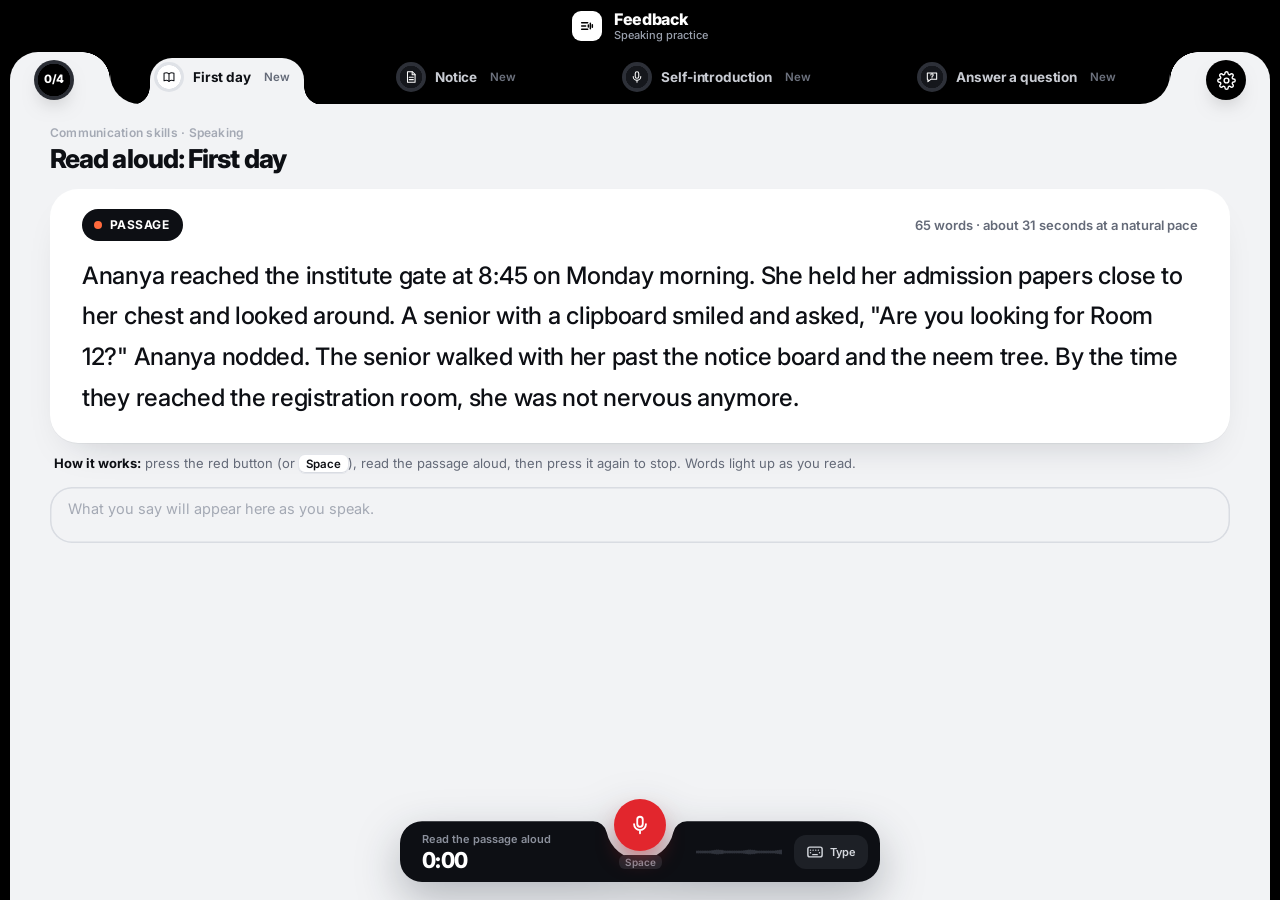
==== commit ba771eb8: "Fit every screen, compact centred recorder, remove minor-error setting" ====
--- a/index.html
+++ b/index.html
@@ -113,7 +113,7 @@
       <div class="sec">Speech</div>
       <div class="form-group">
         <label class="form-row"><span>Speech recognition language</span><select id="srLang"><option value="en-IN" selected>English (India)</option><option value="en-GB">English (UK)</option><option value="en-US">English (US)</option></select></label>
-        <label class="form-row"><span>Weight of a minor read-aloud error (still to be agreed)</span><select id="minorW"><option value="0.5" selected>Half an error (0.5)</option><option value="0.25">A quarter (0.25)</option><option value="1">Same as an error (1)</option></select></label>
+        <input type="hidden" id="minorW" value="0.5">
       </div>
       <p class="note">Chrome and Edge send the audio to Google's or Microsoft's speech service. Firefox doesn't support speech recognition. Open the page over https (for example on Vercel) so the browser allows the microphone.</p>
     </div>
--- a/style.css
+++ b/style.css
@@ -1010,3 +1010,124 @@
   box-shadow:inset 0 0 0 1.5px var(--line);font:500 15px/1.5 var(--font);color:var(--ink);outline:none;transition:box-shadow .2s}
 .type-card textarea:focus,.type-card input:focus{box-shadow:inset 0 0 0 2px var(--ink)}
 .type-card textarea{min-height:140px}
+
+/* =========================================================
+   FIT EVERY SCREEN — no page scrolling
+   Slim header, slim task bar, slim recorder. The work area is a
+   column that fills the space left; if the passage is ever too
+   long for a small screen, only the passage card scrolls.
+   ========================================================= */
+/* ---- slim header ---- */
+.toolbar{height:52px}
+.app-icon{width:30px;height:30px;border-radius:9px}
+.app-icon svg{width:16px;height:16px}
+.brand h1{font-size:16px}
+.brand small{font-size:11px;margin-top:1px}
+@media (min-width:901px){
+  .app{height:calc(100vh - 52px);height:calc(100dvh - 52px)}
+  .toolbar .sb-prog,#settingsBtn.corner-btn{top:60px;width:40px;height:40px}
+  .toolbar .sb-prog em{font-size:11.5px}
+}
+
+/* ---- slim task bar ---- */
+.sidebar{padding-top:6px;padding-bottom:8px}
+.tab{height:38px;padding:4px 14px 4px 4px;gap:9px}
+.tab-ico{width:30px;height:30px}
+.tab-ico i.ico{width:14px;height:14px}
+.tab-txt b{font-size:13.5px}
+
+/* ---- the work area is a column that fills the screen ---- */
+.pane.editor{display:flex;flex-direction:column;overflow:hidden}
+.pane.editor .pane-head{flex:none;padding:20px 40px 0}
+.pane-head .crumb{font-size:12px}
+.pane-head h2{font-size:26px}
+.fb-open{top:20px}
+.pane.editor .pane-body{flex:1;min-height:0;display:flex;flex-direction:column;padding:14px 40px 18px}
+.pane.editor .pane-body > * + *{margin-top:14px}
+#sPromptBox{flex:0 1 auto;min-height:0;display:flex;flex-direction:column}
+#sPromptBox > .passage-card,#sPromptBox > .q-card{flex:0 1 auto;min-height:0;overflow:auto;scrollbar-width:thin}
+#sPromptBox > * + *{margin-top:10px}
+.passage-card,.q-card{padding:20px 32px 24px}
+.card-top{margin-bottom:12px}
+.read-passage{font-size:clamp(16px,2.9vh,24px);line-height:1.7}
+.q-text{font-size:clamp(18px,3.1vh,26px)}
+.q-cover{margin-top:18px;padding-top:16px}
+.q-sub{margin-bottom:10px}
+.q-points li{padding:9px 12px;font-size:14px}
+.q-points .n{width:24px;height:24px;font-size:12px}
+.hint{font-size:13px}
+.live{flex:none;max-height:92px;overflow:auto;padding:10px 18px;font-size:15px}
+.live::before{margin-bottom:3px}
+
+/* ---- slim recorder, always at the bottom ---- */
+.pane.editor .pane-body > .recorder{flex:none;margin-top:auto;position:relative;bottom:auto}
+.pane.editor .pane-body > .live{margin-bottom:30px}
+.recorder{padding:8px 180px 8px 22px;gap:16px}
+.recorder .rec-label{font-size:11px}
+.recorder .timer{font-size:22px}
+.wave{height:28px}
+.recorder .rec-action{top:-20px;right:96px;gap:4px}
+.recbtn,.recbtn i{width:52px;height:52px}
+.recbtn i::after{width:22px;height:22px}
+.recorder .rec-key{font-size:10px;padding:1px 6px}
+.type-btn{width:auto;flex-direction:row;gap:6px;padding:8px 12px;border-radius:12px;right:14px}
+.type-btn svg{width:18px;height:18px}
+
+/* ---- short screens (small laptops) ---- */
+@media (max-height:780px){
+  .pane.editor .pane-head{padding-top:14px}
+  .pane-head .crumb{display:none}
+  .pane-head h2{font-size:22px}
+  .pane.editor .pane-body{padding-top:10px;padding-bottom:14px}
+  .pane.editor .pane-body > * + *{margin-top:10px}
+  .passage-card,.q-card{padding:16px 26px 18px}
+  .q-cover{margin-top:12px;padding-top:12px}
+  .hint{display:none}
+}
+
+/* ---- phones: same idea, no page scroll ---- */
+@media (max-width:900px){
+  body{overflow:hidden}
+  .app{height:calc(100vh - var(--tb-h,52px));height:calc(100dvh - var(--tb-h,52px));overflow:hidden}
+  .pane.editor{height:100%}
+  .pane.editor .pane-head{padding:12px 14px 0}
+  .pane-head .crumb{display:none}
+  .pane-head h2{font-size:20px}
+  .pane.editor .pane-body{padding:10px 12px 12px}
+  .pane.editor .pane-body > * + *{margin-top:10px}
+  .passage-card,.q-card{padding:14px 16px 16px}
+  .read-passage{font-size:clamp(15px,2.3vh,17px);line-height:1.6}
+  .q-text{font-size:17px}
+  .q-points{grid-template-columns:1fr 1fr;gap:6px}
+  .q-points li{padding:7px 9px;font-size:12.5px;gap:8px}
+  .q-points .n{width:20px;height:20px;font-size:11px}
+  .hint{display:none}
+  .live{max-height:70px;font-size:14px}
+  .recorder{padding:8px 140px 8px 16px}
+  .recorder .rec-action{right:66px;top:-18px}
+  .recbtn,.recbtn i{width:48px;height:48px}
+  .type-btn{padding:9px}
+  .type-btn span{display:none}
+}
+
+@media (min-width:901px){.sidebar{padding-left:40px;padding-right:40px}}
+
+/* =========================================================
+   COMPACT CENTRED RECORDER
+   A small black pill in the middle with the record button in
+   the centre notch: timer on the left, level + Type on the right
+   ========================================================= */
+.pane.editor .pane-body > .recorder{align-self:center;width:min(480px,100%)}
+.recorder{display:flex;align-items:center;gap:12px;padding:10px 12px 10px 22px;min-height:60px;box-sizing:border-box}
+.recorder .rec-info{min-width:0;flex:none;max-width:calc(50% - 60px)}
+.recorder .rec-label{overflow:hidden;text-overflow:ellipsis}
+.recorder .rec-action{left:50%;right:auto;transform:translateX(-50%);top:-22px}
+.recorder .wave{width:86px;height:26px;margin-left:auto;flex:none}
+.recorder .type-btn{position:static;transform:none;flex:none}
+@media (max-width:900px){
+  .pane.editor .pane-body > .recorder{width:100%}
+  .recorder{padding:8px 10px 8px 16px;min-height:54px}
+  .recorder .rec-label{display:none}
+  .recorder .rec-action{top:-18px}
+  .recorder .wave{width:56px}
+}
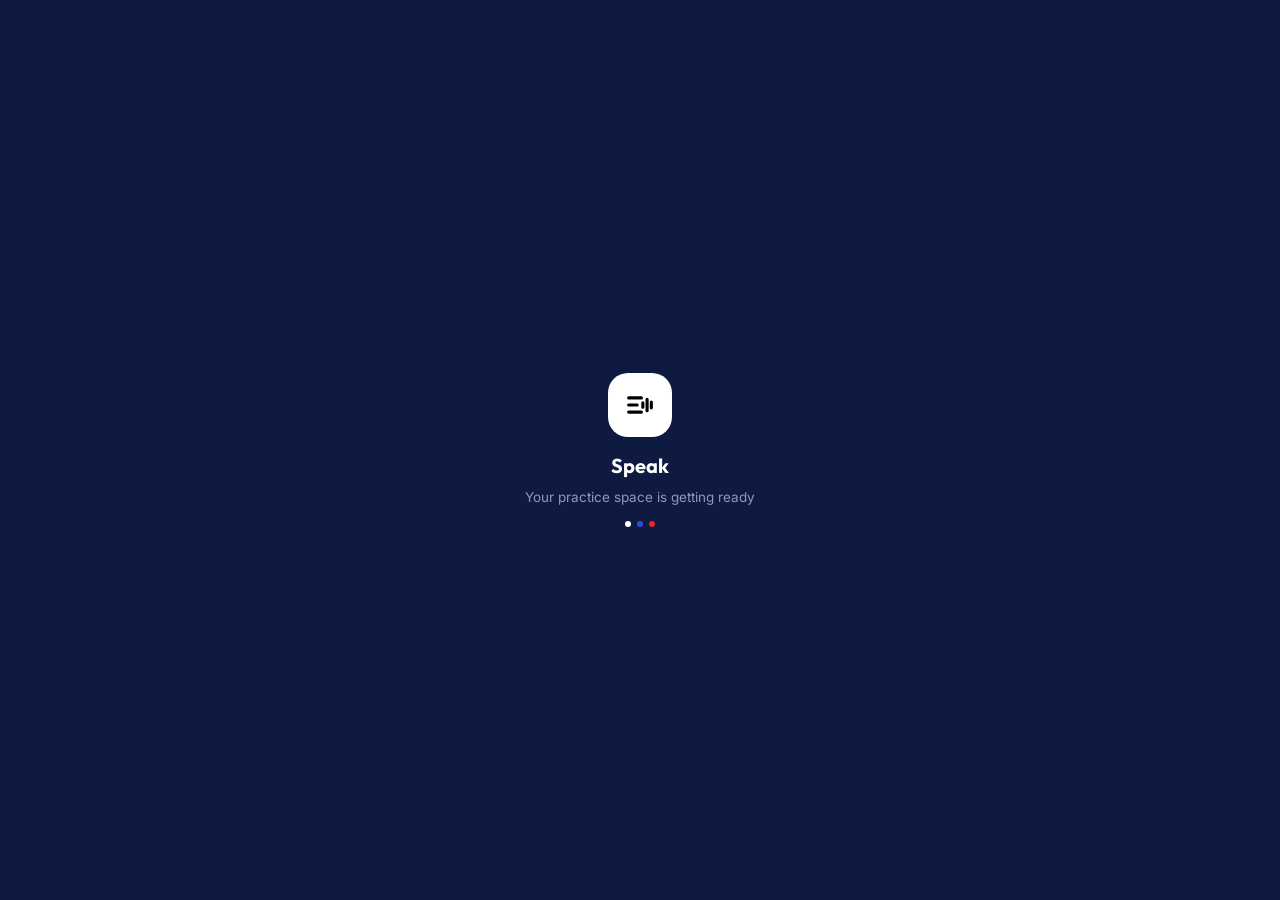
==== commit 6347200a: "udpated" ====
--- a/index.html
+++ b/index.html
@@ -5,8 +5,12 @@
 <meta name="viewport" content="width=device-width, initial-scale=1">
 <meta name="color-scheme" content="light">
 <title>Speak Feedback</title>
-<link href="https://fonts.googleapis.com/css2?family=Inter:wght@300;400;500;600;700&display=swap" rel="stylesheet">
+<link href="https://fonts.googleapis.com/css2?family=Inter:wght@300;400;500;600;700;800&family=Outfit:wght@400;600;700;800&family=Lexend:wght@400;500&family=Bricolage+Grotesque:opsz,wght@12..96,600&family=Chakra+Petch:wght@600&display=swap" rel="stylesheet">
+<script>/* theme before first paint: ?theme=classic|navy|brand|sky|purple|green (or 1-6), else last choice, else navy */
+(function(){var L=["classic","navy","brand","sky","purple","green"],q=(location.search.match(/[?&]theme=([a-z0-9]+)/)||[])[1],t;try{t=q||localStorage.getItem("speak-theme")}catch(e){t=q}if(t==="new")t="navy";if(t==="snigdha")t="sky";if(/^[1-6]$/.test(t||""))t=L[t-1];if(L.indexOf(t)<0)t="navy";var h=document.documentElement;h.dataset.theme=t;h.classList.toggle("lm",t!=="classic");})();</script>
 <link rel="stylesheet" href="style.css">
+<link rel="stylesheet" href="theme-new.css">
+<link rel="stylesheet" href="transition.css">
 </head>
 <body>
 <div class="splash" id="splash" aria-hidden="true">
@@ -19,20 +23,63 @@
 </div>
 
 <header class="toolbar">
-  <div class="tb-left"><div class="sb-prog" id="sDone"><span class="track"><i></i></span><em>0 of 4 done</em></div></div>
+  <div class="tb-left">
+    <div class="sb-prog" id="sDone"><span class="track"><i></i></span><em>0 of 4 done</em></div>
+    <button class="icon-btn corner-btn back-btn" id="backBtn" type="button" title="Back to the segment" aria-label="Back to the segment"><svg viewBox="0 0 24 24" fill="none" stroke="currentColor" stroke-width="2" stroke-linecap="round" stroke-linejoin="round"><path d="M15 5l-7 7 7 7"/></svg></button>
+  </div>
   <div class="brand">
     <div class="app-icon"><svg viewBox="0 0 24 24" fill="none" stroke="#fff" stroke-width="2.2" stroke-linecap="round"><path d="M4 7h9M4 12h6M4 17h9"/><path d="M17 8v8M20 10v4M14 10.5v3"/></svg></div>
     <h1>Feedback<small>Speaking practice</small></h1>
   </div>
+  <!-- Task open: the tool name drops into a cut-out hanging from the bar -->
+  <div class="cutout" id="cutout" aria-live="polite">
+    <small id="cutMeta">Read aloud</small>
+    <b><span class="cut-ico" id="cutIco"><i class="ico"></i></span><span id="cutName">First day</span></b>
+  </div>
   <div class="tools">
+    <div class="theme-switch" role="group" aria-label="Theme"><button type="button" data-theme-set="classic" aria-pressed="false" title="Original look" style="--sw:#2b2b2e"><b>1</b><span>Classic</span></button><button type="button" data-theme-set="navy" aria-pressed="false" title="Near-black navy frame and buttons" style="--sw:#0E1A40"><b>2</b><span>Navy</span></button><button type="button" data-theme-set="brand" aria-pressed="false" title="Figma Brand &amp; CTA: blue and black" style="--sw:#2B4FD8"><b>3</b><span>Blue &amp; Black</span></button><button type="button" data-theme-set="sky" aria-pressed="false" title="Snigdha's pick: sky/700" style="--sw:#11577E"><b>4</b><span>Sky</span></button><button type="button" data-theme-set="purple" aria-pressed="false" title="Snigdha's pick: purple/600" style="--sw:#8A4FB0"><b>5</b><span>Purple</span></button><button type="button" data-theme-set="green" aria-pressed="false" title="Snigdha's pick: green/700" style="--sw:#136C3E"><b>6</b><span>Green</span></button></div>
     <button class="icon-btn corner-btn" id="settingsBtn" type="button" title="Settings" aria-label="Settings"><svg viewBox="0 0 24 24" fill="none" stroke="currentColor" stroke-width="1.8" stroke-linecap="round" stroke-linejoin="round"><circle cx="12" cy="12" r="3"/><path d="M19.4 15a1.7 1.7 0 0 0 .3 1.8l.1.1a2 2 0 1 1-2.8 2.8l-.1-.1a1.7 1.7 0 0 0-1.8-.3 1.7 1.7 0 0 0-1 1.5V21a2 2 0 1 1-4 0v-.1a1.7 1.7 0 0 0-1.1-1.5 1.7 1.7 0 0 0-1.8.3l-.1.1a2 2 0 1 1-2.8-2.8l.1-.1a1.7 1.7 0 0 0 .3-1.8 1.7 1.7 0 0 0-1.5-1H3a2 2 0 1 1 0-4h.1a1.7 1.7 0 0 0 1.5-1.1 1.7 1.7 0 0 0-.3-1.8l-.1-.1a2 2 0 1 1 2.8-2.8l.1.1a1.7 1.7 0 0 0 1.8.3H9a1.7 1.7 0 0 0 1-1.5V3a2 2 0 1 1 4 0v.1a1.7 1.7 0 0 0 1 1.5 1.7 1.7 0 0 0 1.8-.3l.1-.1a2 2 0 1 1 2.8 2.8l-.1.1a1.7 1.7 0 0 0-.3 1.8V9a1.7 1.7 0 0 0 1.5 1H21a2 2 0 1 1 0 4h-.1a1.7 1.7 0 0 0-1.5 1z"/></svg></button>
+    <!-- Level timer (task screen): dashed half-ring = time used, centre = time left -->
+    <div class="lv-timer" id="lvTimer" role="timer" aria-live="off" title="Time left for this level">
+      <svg class="lv-arc" id="lvArc" viewBox="-44 -44 88 88" aria-hidden="true"></svg>
+      <div class="lv-core"><b id="lvLeft">3:00</b><small id="lvSub">left</small></div>
+    </div>
     <div class="engine" id="engine" title="Grammar engine"><i></i><span>Grammar: not checked</span></div>
     <div class="engine" id="srEngine" title="Speech engine"><i></i><span>Speech: checking…</span></div>
   </div>
 </header>
 
 
-<main id="speakView" class="app">
+<!-- Segment: the list of speaking tasks. Tap one to open it. -->
+<main id="homeView" class="app home">
+  <section class="home-wrap">
+    <!-- Left: the segment as a little 3D town. Each task is a stop on the road. -->
+    <div class="map" id="map">
+      <div class="map-ground" id="mapGround"></div>
+      <div class="map-tags" id="mapTags"></div>
+      <div class="map-trail" id="mapTrail"></div>
+      <nav class="roadmap" id="roadmap" aria-label="Speaking tasks">
+        <svg class="rm-line" id="rmLine" aria-hidden="true"></svg>
+        <h2 class="rm-title" id="rmTitle">Your roadmap to<br>confident speaking</h2>
+        <ol class="rm-steps" id="rmSteps"></ol>
+      </nav>
+      <div class="map-head">
+        <div class="crumb" id="mapCrumb">Communication skills · Segment 1</div>
+        <h2 id="mapTitle">First week</h2>
+        <div class="map-segs" id="mapSegs" role="tablist" aria-label="Segments"></div>
+      </div>
+      <div class="map-tools">
+        <button class="map-btn" id="mapWide" type="button" title="See the whole route" aria-label="See the whole route"><svg viewBox="0 0 24 24" fill="none" stroke="currentColor" stroke-width="2" stroke-linecap="round" stroke-linejoin="round"><path d="M14 4h6v6M10 20H4v-6M20 4l-7 7M4 20l7-7"/></svg></button>
+        <button class="map-btn" id="mapFocus" type="button" title="Back to the selected stop" aria-label="Back to the selected stop"><svg viewBox="0 0 24 24" fill="none" stroke="currentColor" stroke-width="2" stroke-linecap="round" stroke-linejoin="round"><circle cx="12" cy="12" r="3.5"/><path d="M12 2v3M12 19v3M2 12h3M19 12h3"/></svg></button>
+      </div>
+      <div class="map-hint">Tap a stop · ↑ ↓ to move · Enter to start</div>
+    </div>
+    <!-- Right: overview of the chosen stop -->
+    <section class="overview" id="overview" aria-live="polite"></section>
+  </section>
+</main>
+
+<main id="speakView" class="app" hidden>
   <aside class="sidebar">
     <div class="bar-bg" aria-hidden="true"></div>
     <div class="sb-head">Speaking tasks</div>
@@ -60,7 +107,7 @@
           <button class="recbtn" id="recBtn" type="button" aria-keyshortcuts="Space"><i></i><span>Start recording</span></button>
           <kbd class="rec-key">Space</kbd>
         </div>
-        <button class="type-btn" id="typeBtn" type="button" title="No microphone? Type what was said" aria-label="No microphone? Type what was said"><svg viewBox="0 0 24 24" fill="none" stroke="currentColor" stroke-width="1.9" stroke-linecap="round" stroke-linejoin="round"><rect x="2.5" y="5.5" width="19" height="13" rx="2.5"/><path d="M6 9.5h.01M9.5 9.5h.01M13 9.5h.01M16.5 9.5h.01M6 13h.01M18 13h.01M9 15.5h6"/></svg><span>Type</span></button>
+        <button class="type-btn" id="typeBtn" type="button" hidden title="No microphone? Type what was said" aria-label="No microphone? Type what was said"><svg viewBox="0 0 24 24" fill="none" stroke="currentColor" stroke-width="1.9" stroke-linecap="round" stroke-linejoin="round"><rect x="2.5" y="5.5" width="19" height="13" rx="2.5"/><path d="M6 9.5h.01M9.5 9.5h.01M13 9.5h.01M16.5 9.5h.01M6 13h.01M18 13h.01M9 15.5h6"/></svg><span>Type</span></button>
       </div>
 
 
@@ -102,6 +149,16 @@
   <div class="sheet" role="dialog" aria-modal="true" aria-labelledby="sheetTitle">
     <div class="sheet-head"><h3 id="sheetTitle">Settings</h3><button class="link-btn" id="settingsDone" type="button">Done</button></div>
     <div class="sheet-body">
+      <div class="sec">Theme</div>
+      <div class="theme-row" role="group" aria-label="Theme">
+        <button type="button" data-theme-set="classic" aria-pressed="false"><span>1 · Classic<small>Original look</small><span class="chips"><i style="background:#2b2b2e"></i><i style="background:#1f4fd8"></i><i style="background:#e2262d"></i></span></span></button>
+        <button type="button" data-theme-set="navy" aria-pressed="false"><span>2 · Navy<small>Near-black navy frame and buttons</small><span class="chips"><i style="background:#0E1A40"></i><i style="background:#2B4FD8"></i><i style="background:#F3F4F6"></i></span></span></button>
+        <button type="button" data-theme-set="brand" aria-pressed="false"><span>3 · Blue &amp; Black<small>Figma Brand &amp; CTA buttons</small><span class="chips"><i style="background:#000"></i><i style="background:#1D1F25"></i><i style="background:#2B4FD8"></i></span></span></button>
+        <button type="button" data-theme-set="sky" aria-pressed="false"><span>4 · Sky<small>Snigdha's pick: sky/700 #11577E</small><span class="chips"><i style="background:#11577E"></i><i style="background:#D3EEFA"></i></span></span></button>
+        <button type="button" data-theme-set="purple" aria-pressed="false"><span>5 · Purple<small>Snigdha's pick: purple/600 #8A4FB0</small><span class="chips"><i style="background:#8A4FB0"></i><i style="background:#F4EAF8"></i></span></span></button>
+        <button type="button" data-theme-set="green" aria-pressed="false"><span>6 · Green<small>Snigdha's pick: green/700 #136C3E</small><span class="chips"><i style="background:#136C3E"></i><i style="background:#DCF6E6"></i></span></span></button>
+      </div>
+
       <div class="sec">Grammar (spoken answers)</div>
       <!-- Grammar server address: hidden from learners. To use your own LanguageTool server, change this value. -->
       <input type="hidden" id="ltUrl" value="https://api.languagetool.org/v2/check">
@@ -123,5 +180,7 @@
 <script src="script.js"></script>
 <script src="motion.js"></script>
 <script src="notch.js"></script>
+<script src="theme.js"></script>
+<script src="transition.js"></script>
 </body>
 </html>
--- a/style.css
+++ b/style.css
@@ -8,7 +8,7 @@
 :root{
   --font:"Inter",-apple-system,BlinkMacSystemFont,"Segoe UI",Roboto,system-ui,sans-serif;
 
-  --frame:#000;
+  --frame:#2b2b2e;
   --bg:#f2f3f5;            /* the sheet */
   --card:#fff;
   --surface:#fff; --surface-solid:#fff;
@@ -36,6 +36,13 @@
   --r:14px; --r-lg:22px; --r-xl:28px;
   --ease:cubic-bezier(.22,1,.36,1);
   --spring:cubic-bezier(.34,1.35,.64,1);
+
+  /* chrome on the black frame (redefined by theme-new.css) */
+  --chrome:#3a3b40; --chrome-hover:#46474c; --chrome-ring:#4a4c52;
+  --chrome-text:#c4c8d0; --chrome-muted:#9aa0ad; --chrome-muted-2:#8b909c;
+
+  /* type roles (theme-new.css swaps these for the Learning Modules families) */
+  --font-display:var(--font); --font-num:var(--font);
 
   /* legacy names used by the scripts */
   --teal:var(--accent); --teal-soft:var(--accent-soft);
@@ -59,7 +66,7 @@
 .splash-logo svg{width:34px;height:34px;stroke:#000}
 .splash-logo path{stroke-dasharray:30;stroke-dashoffset:30;animation:draw .7s .3s var(--ease) forwards}
 .splash h2{margin:0;font-size:20px;font-weight:700;animation:rise .6s .35s var(--ease) both}
-.splash p{margin:-8px 0 0;color:#9aa0ad;font-size:13.5px;animation:rise .6s .45s var(--ease) both}
+.splash p{margin:-8px 0 0;color:var(--chrome-muted);font-size:13.5px;animation:rise .6s .45s var(--ease) both}
 .splash .dots{display:flex;gap:6px;animation:rise .6s .55s var(--ease) both}
 .splash .dots i{width:6px;height:6px;border-radius:50%;background:#fff;animation:dot 1s ease-in-out infinite}
 .splash .dots i:nth-child(2){animation-delay:.15s;background:var(--accent)}
@@ -76,12 +83,12 @@
 .app-icon svg{width:18px;height:18px;stroke:#000}
 .brand:hover .app-icon{transform:rotate(-8deg)}
 .brand h1{font-size:18px;font-weight:800;margin:0;line-height:1.1;letter-spacing:-.02em;white-space:nowrap}
-.brand small{display:block;font-size:11.5px;color:#9aa0ad;font-weight:500;letter-spacing:0;margin-top:2px}
+.brand small{display:block;font-size:11.5px;color:var(--chrome-muted);font-weight:500;letter-spacing:0;margin-top:2px}
 .tools{display:flex;align-items:center;justify-content:flex-end;gap:8px}
 
 /* Write / Speak nav with a notch under the active item */
 .modes{display:flex;gap:6px;position:relative;height:64px;align-items:center}
-.mode{border:0;background:none;color:#9aa0ad;font-size:15px;font-weight:600;padding:8px 14px;border-radius:10px;cursor:pointer;display:inline-flex;align-items:center;gap:8px;position:relative;overflow:hidden;isolation:isolate;transition:color .3s var(--ease)}
+.mode{border:0;background:none;color:var(--chrome-muted);font-size:15px;font-weight:600;padding:8px 14px;border-radius:10px;cursor:pointer;display:inline-flex;align-items:center;gap:8px;position:relative;overflow:hidden;isolation:isolate;transition:color .3s var(--ease)}
 .mode svg{width:18px;height:18px;transition:transform .45s var(--spring)}
 .mode:hover{color:#fff}
 .mode.active{color:#fff}
@@ -89,15 +96,15 @@
 .modes .pill{position:absolute;left:0;bottom:-1px;height:12px;border-radius:40px 40px 0 0;background:var(--bg);pointer-events:none;transition:transform .5s var(--spring),width .5s var(--spring)}
 
 /* Status pills */
-.engine{display:inline-flex;align-items:center;gap:7px;font-size:12px;font-weight:500;color:#c4c8d0;padding:6px 11px;border-radius:999px;background:#17191e;max-width:240px;white-space:nowrap;overflow:hidden;text-overflow:ellipsis}
+.engine{display:inline-flex;align-items:center;gap:7px;font-size:12px;font-weight:500;color:var(--chrome-text);padding:6px 11px;border-radius:999px;background:var(--chrome);max-width:240px;white-space:nowrap;overflow:hidden;text-overflow:ellipsis}
 .engine span{overflow:hidden;text-overflow:ellipsis}
 .engine i{width:7px;height:7px;border-radius:50%;background:#5d636f;flex:none;position:relative}
 .engine.on i{background:#4d7dff}
 .engine.on i::after{content:"";position:absolute;inset:0;border-radius:50%;background:#4d7dff;animation:ping 2.2s var(--ease) infinite}
 .engine.off i{background:var(--red-dot)}
 @keyframes ping{0%{transform:scale(1);opacity:.7}80%,100%{transform:scale(2.6);opacity:0}}
-.icon-btn{width:36px;height:36px;border-radius:50%;border:0;background:#17191e;color:#c4c8d0;display:grid;place-items:center;cursor:pointer;transition:background .25s,color .25s}
-.icon-btn:hover{background:#262a31;color:#fff}
+.icon-btn{width:36px;height:36px;border-radius:50%;border:0;background:var(--chrome);color:var(--chrome-text);display:grid;place-items:center;cursor:pointer;transition:background .25s,color .25s}
+.icon-btn:hover{background:var(--chrome-hover);color:#fff}
 .icon-btn svg{width:18px;height:18px;transition:transform .6s var(--spring)}
 .icon-btn:hover svg{transform:rotate(90deg)}
 
@@ -571,7 +578,7 @@
 .sidebar{padding:18px 22px 14px;column-gap:12px;border-bottom:0}
 .sb-head{display:none}
 .sb-prog{grid-column:1;grid-row:1 / span 2;align-self:center;width:66px;height:66px;padding:0;border-radius:50%;display:grid;place-items:center;
-  background:radial-gradient(closest-side,var(--ink) calc(100% - 5px),transparent calc(100% - 4.5px)),conic-gradient(#fff calc(var(--p,0) * 1turn),#2d3038 0);
+  background:radial-gradient(closest-side,var(--ink) calc(100% - 5px),transparent calc(100% - 4.5px)),conic-gradient(#fff calc(var(--p,0) * 1turn),var(--chrome-ring) 0);
   box-shadow:0 12px 26px -14px rgba(0,0,0,.6);transition:background .6s}
 .sb-prog .track{display:none}
 .sb-prog em{font-size:15px;font-weight:800;color:#fff;letter-spacing:-.02em}
@@ -581,9 +588,9 @@
 .tabs .glider{background:rgba(255,255,255,.12);border-radius:999px}
 .sidebar:not(.has-glider) .tab.active{background:rgba(255,255,255,.12)}
 .tab-txt b{font-size:14.5px;color:#fff}
-.tab-txt small{font-size:12px;color:#8b909c}
+.tab-txt small{font-size:12px;color:var(--chrome-muted-2)}
 .tab-ico{width:48px;height:48px;box-shadow:none;
-  background:radial-gradient(closest-side,#15171c calc(100% - 4px),transparent calc(100% - 3.5px)),conic-gradient(var(--c) calc(var(--p,0) * 1turn),#2d3038 0)}
+  background:radial-gradient(closest-side,var(--chrome) calc(100% - 4px),transparent calc(100% - 3.5px)),conic-gradient(var(--c) calc(var(--p,0) * 1turn),var(--chrome-ring) 0)}
 .tab:hover .tab-ico{transform:rotate(-8deg) scale(1.05)}
 .tab-ico i.ico{background:#fff}
 .tab.active .tab-ico i.ico{background:var(--c)}
@@ -596,7 +603,7 @@
 .recorder::before{content:"";position:absolute;inset:0;z-index:-1;border-radius:var(--r-lg);background:var(--ink)}
 .recorder.notched::before{border-radius:0;clip-path:var(--notch)}
 .recorder.live-on{box-shadow:none;filter:drop-shadow(0 0 1.5px var(--red-dot)) drop-shadow(0 16px 24px rgba(226,38,45,.35))}
-.recorder .rec-label{color:#8b909c}
+.recorder .rec-label{color:var(--chrome-muted-2)}
 .recorder .timer{color:#fff}
 .recorder.live-on .timer{color:#ff4a52}
 .recorder .rec-action{position:absolute;right:48px;top:-26px;flex-direction:column;gap:9px;z-index:2}
@@ -607,15 +614,15 @@
 .recbtn i::after{width:26px;height:26px}
 .recbtn.on{background:#fff;box-shadow:0 12px 24px -8px rgba(0,0,0,.5)}
 .recbtn.on i::after{background:var(--red-dot);width:20px;height:20px}
-.recorder .rec-key{background:#23262d;color:#8b909c;box-shadow:none}
+.recorder .rec-key{background:var(--chrome);color:var(--chrome-muted-2);box-shadow:none}
 
 /* ---- Feedback panel buttons match ---- */
 .fb-close{background:var(--ink);color:#fff}
-.fb-close:hover{background:#262a31}
+.fb-close:hover{background:var(--chrome-hover)}
 
 @media (max-width:900px){
   .toolbar .tools{padding-right:0}
-  #settingsBtn{position:static;width:36px;height:36px;background:#17191e;color:#c4c8d0;box-shadow:none}
+  #settingsBtn{position:static;width:36px;height:36px;background:var(--chrome);color:var(--chrome-text);box-shadow:none}
   .sidebar{padding:12px 12px 8px;background:var(--bg)}
   .tabs{padding:6px}
   .tab{min-width:0;padding:6px 14px 6px 6px}
@@ -658,8 +665,8 @@
 
 /* ---- Shared card header: dark tag + quiet meta ---- */
 .card-top{display:flex;align-items:center;justify-content:space-between;gap:16px;flex-wrap:wrap;margin-bottom:18px}
-.tag{display:inline-flex;align-items:center;gap:8px;background:var(--ink);color:#fff;font-size:12px;font-weight:700;letter-spacing:.04em;text-transform:uppercase;padding:7px 14px 7px 12px;border-radius:999px}
-.tag::before{content:"";width:8px;height:8px;border-radius:50%;background:var(--c,#6f9bff)}
+.card-top .tag,.coach-head .tag{display:inline-flex;align-items:center;gap:8px;background:var(--ink);color:#fff;font-size:12px;font-weight:700;letter-spacing:.04em;text-transform:uppercase;padding:7px 14px 7px 12px;border-radius:999px}
+.card-top .tag::before,.coach-head .tag::before{content:"";width:8px;height:8px;border-radius:50%;background:var(--c,#6f9bff)}
 .card-top .meta{font-size:13px;font-weight:600;color:var(--muted)}
 
 /* ---- Passage: clean white card, no notebook lines ---- */
@@ -753,7 +760,7 @@
 .sidebar::after{right:-28px;background:radial-gradient(circle at 100% 100%,transparent 27.5px,var(--frame) 28px)}
 .sidebar > .sb-prog,.sidebar > .tabs{position:relative;z-index:1}
 .sb-prog{width:60px;height:60px;box-shadow:none;flex:none;
-  background:radial-gradient(closest-side,var(--frame) calc(100% - 5px),transparent calc(100% - 4.5px)),conic-gradient(#fff calc(var(--p,0) * 1turn),#2a2d34 0)}
+  background:radial-gradient(closest-side,var(--frame) calc(100% - 5px),transparent calc(100% - 4.5px)),conic-gradient(#fff calc(var(--p,0) * 1turn),var(--chrome-ring) 0)}
 .tabs{flex:1;background:transparent;box-shadow:none;padding:0;gap:4px;overflow:visible}
 .tabs .glider{opacity:0 !important}
 .tab,.tab.active,.tab.active:hover,.sidebar:not(.has-glider) .tab.active{background:transparent}
@@ -763,7 +770,7 @@
 .tab-ico{transition:transform .55s var(--spring),background .3s,box-shadow .3s}
 /* selected: the icon becomes a white disc sitting in the notch below the bar */
 .tab.active .tab-ico,.tab.active:hover .tab-ico{transform:translateY(42px) scale(1.12);
-  background:radial-gradient(closest-side,#fff calc(100% - 4.5px),transparent calc(100% - 4px)),conic-gradient(var(--c) calc(var(--p,0) * 1turn),#2a2d34 0);
+  background:radial-gradient(closest-side,#fff calc(100% - 4.5px),transparent calc(100% - 4px)),conic-gradient(var(--c) calc(var(--p,0) * 1turn),var(--chrome-ring) 0);
   box-shadow:0 12px 22px -10px rgba(0,0,0,.55)}
 .tab.active .tab-ico i.ico{background:var(--ink)}
 .tab.active .tab-txt b{color:#fff}
@@ -809,10 +816,10 @@
 .app.notched{clip-path:none;border-radius:var(--r-xl) var(--r-xl) 0 0}
 .sidebar{margin:0 64px;padding:8px 10px;gap:12px}
 .bar-bg{border-radius:0 0 30px 30px}
-.sb-prog{width:44px;height:44px;background:radial-gradient(closest-side,var(--frame) calc(100% - 4px),transparent calc(100% - 3.5px)),conic-gradient(#fff calc(var(--p,0) * 1turn),#2a2d34 0)}
+.sb-prog{width:44px;height:44px;background:radial-gradient(closest-side,var(--frame) calc(100% - 4px),transparent calc(100% - 3.5px)),conic-gradient(#fff calc(var(--p,0) * 1turn),var(--chrome-ring) 0)}
 .sb-prog em{font-size:12.5px}
-.sidebar > .bar-settings{position:relative;z-index:1;flex:none;width:44px;height:44px;background:#1a1c21;color:#fff;box-shadow:inset 0 0 0 4px #2a2d34}
-.sidebar > .bar-settings:hover{background:#26292f;color:#fff}
+.sidebar > .bar-settings{position:relative;z-index:1;flex:none;width:44px;height:44px;background:var(--chrome);color:#fff;box-shadow:inset 0 0 0 4px var(--chrome-ring)}
+.sidebar > .bar-settings:hover{background:var(--chrome-hover);color:#fff}
 .sidebar > .bar-settings svg{width:19px;height:19px}
 .tabs{gap:6px;justify-content:space-between}
 .tab{flex:0 1 auto;height:44px;padding:5px 16px 5px 5px;gap:10px;border-radius:999px;align-items:center;
@@ -840,8 +847,8 @@
   .pane.editor .pane-head{padding-top:18px}
   .fb-open{top:14px}
 }
-#settingsBtn.bar-settings{position:relative;right:auto;bottom:auto;z-index:1;flex:none;width:44px;height:44px;background:#1a1c21;color:#fff;box-shadow:inset 0 0 0 4px #2a2d34}
-#settingsBtn.bar-settings:hover{background:#26292f}
+#settingsBtn.bar-settings{position:relative;right:auto;bottom:auto;z-index:1;flex:none;width:44px;height:44px;background:var(--chrome);color:#fff;box-shadow:inset 0 0 0 4px var(--chrome-ring)}
+#settingsBtn.bar-settings:hover{background:var(--chrome-hover)}
 @media (max-width:900px){
   .sidebar{gap:8px}
   .sidebar > .tabs{overflow-x:auto;justify-content:flex-start;min-width:0}
@@ -884,7 +891,7 @@
 /* text and icon change colour as the highlight arrives / leaves */
 @keyframes tabTextIn{from{color:#c9ccd3}}
 @keyframes tabTextOut{from{color:var(--ink)}}
-@keyframes tabIcoIn{from{background:radial-gradient(closest-side,#15171c calc(100% - 4px),transparent calc(100% - 3.5px)),conic-gradient(var(--c) calc(var(--p,0) * 1turn),#2d3038 0)}}
+@keyframes tabIcoIn{from{background:radial-gradient(closest-side,var(--chrome) calc(100% - 4px),transparent calc(100% - 3.5px)),conic-gradient(var(--c) calc(var(--p,0) * 1turn),var(--chrome-ring) 0)}}
 @keyframes tabGlyphIn{from{background:#fff}}
 .tab.active .tab-txt b{animation:tabTextIn .4s .35s both}
 .tab.active .tab-ico{animation:tabIcoIn .01s .4s both}
@@ -905,11 +912,11 @@
 .toolbar .brand{grid-column:2;grid-row:1}
 .toolbar .tools{grid-column:3;grid-row:1;justify-content:flex-end;padding-right:0}
 .toolbar .sb-prog{position:static;width:42px;height:42px;margin:0;padding:0;border-radius:50%;display:grid;place-items:center;box-shadow:none;flex:none;
-  background:radial-gradient(closest-side,var(--frame) calc(100% - 4px),transparent calc(100% - 3.5px)),conic-gradient(#fff calc(var(--p,0) * 1turn),#2a2d34 0)}
+  background:radial-gradient(closest-side,var(--frame) calc(100% - 4px),transparent calc(100% - 3.5px)),conic-gradient(#fff calc(var(--p,0) * 1turn),var(--chrome-ring) 0)}
 .toolbar .sb-prog .track{display:none}
 .toolbar .sb-prog em{font-style:normal;font-size:12.5px;font-weight:800;color:#fff}
-#settingsBtn.corner-btn{position:static;width:42px;height:42px;background:var(--frame);color:#fff;box-shadow:inset 0 0 0 4px #2a2d34;z-index:auto}
-#settingsBtn.corner-btn:hover{background:#17191e;color:#fff}
+#settingsBtn.corner-btn{position:static;width:42px;height:42px;background:var(--frame);color:#fff;box-shadow:inset 0 0 0 4px var(--chrome-ring);z-index:auto}
+#settingsBtn.corner-btn:hover{background:var(--chrome);color:#fff}
 #settingsBtn.corner-btn svg{width:19px;height:19px}
 /* the task bar now only holds the tasks */
 .sidebar{padding-left:12px;padding-right:12px}
@@ -969,9 +976,9 @@
   .sidebar,.sidebar{margin:0 100px}
   .toolbar .sb-prog,#settingsBtn.corner-btn{position:fixed;top:76px;z-index:6;width:46px;height:46px;
     box-shadow:0 10px 22px -12px rgba(0,0,0,.55)}
-  .toolbar .sb-prog{left:34px;background:radial-gradient(closest-side,var(--frame) calc(100% - 4px),transparent calc(100% - 3.5px)),conic-gradient(var(--accent) calc(var(--p,0) * 1turn),#2a2d34 0)}
+  .toolbar .sb-prog{left:34px;background:radial-gradient(closest-side,var(--frame) calc(100% - 4px),transparent calc(100% - 3.5px)),conic-gradient(var(--accent) calc(var(--p,0) * 1turn),var(--chrome-ring) 0)}
   #settingsBtn.corner-btn{right:34px;background:var(--frame)}
-  #settingsBtn.corner-btn:hover{background:#1c1f25}
+  #settingsBtn.corner-btn:hover{background:var(--chrome)}
 }
 
 /* =========================================================
@@ -982,8 +989,8 @@
 .recorder{padding-right:200px}
 .recorder .rec-action{right:104px}
 .type-btn{position:absolute;right:20px;top:50%;transform:translateY(-50%);z-index:2;display:flex;flex-direction:column;align-items:center;gap:3px;
-  width:58px;padding:8px 0 6px;border:0;border-radius:16px;background:#1d2026;color:#d5d8de;font:600 11px var(--font);cursor:pointer;transition:background .2s,color .2s}
-.type-btn:hover{background:#2a2e36;color:#fff}
+  width:58px;padding:8px 0 6px;border:0;border-radius:16px;background:var(--chrome);color:#d5d8de;font:600 11px var(--font);cursor:pointer;transition:background .2s,color .2s}
+.type-btn:hover{background:var(--chrome-ring);color:#fff}
 .type-btn svg{width:22px;height:22px}
 .type-modal{position:fixed;inset:0;z-index:45;display:grid;place-items:center;padding:24px;background:rgba(8,9,12,.55);
   -webkit-backdrop-filter:blur(6px);backdrop-filter:blur(6px);opacity:0;visibility:hidden;transition:opacity .3s var(--ease),visibility 0s .3s}
@@ -1131,3 +1138,547 @@
   .recorder .rec-action{top:-18px}
   .recorder .wave{width:56px}
 }
+
+/* keep the task bar's selected tab clear of the bar's rounded ends */
+@media (min-width:901px){.sidebar{padding-left:52px;padding-right:52px}}
+
+/* no "Space" label under the record button */
+.recorder .rec-key{display:none !important}
+
+/* short warnings appear as a note above the bottom of the screen, not in the feedback pop-up */
+.inline-note{position:fixed;left:50%;bottom:28px;z-index:80;max-width:min(560px,calc(100vw - 32px));transform:translate(-50%,20px);opacity:0;pointer-events:none;
+  padding:12px 20px;border-radius:999px;background:var(--ink);color:#fff;font-size:14px;font-weight:600;box-shadow:0 14px 30px -12px rgba(0,0,0,.5);
+  transition:opacity .3s var(--ease),transform .4s var(--spring)}
+.inline-note::before{content:"!";display:inline-grid;place-items:center;width:20px;height:20px;margin-right:10px;border-radius:50%;background:var(--red-dot);font-size:12px;font-weight:800;vertical-align:-1px}
+.inline-note.show{opacity:1;transform:translate(-50%,0)}
+
+.inline-note{bottom:auto;top:128px;transform:translate(-50%,-16px)}
+.inline-note.show{transform:translate(-50%,0)}
+
+/* ---- tap-a-word pop-out ---- */
+[data-pop]{cursor:pointer;outline:none}
+[data-pop]:focus-visible{box-shadow:0 0 0 2px var(--ink);border-radius:4px}
+.word-pop{position:fixed;z-index:90;left:0;top:0;width:max-content;max-width:min(300px,calc(100vw - 20px));padding:12px 14px 13px;border-radius:16px;
+  background:var(--ink);color:#fff;font-size:13.5px;line-height:1.45;box-shadow:0 18px 40px -14px rgba(0,0,0,.55);
+  opacity:0;visibility:hidden;transform:translateY(-4px) scale(.97);transform-origin:var(--ax,50%) 0;transition:opacity .18s var(--ease),transform .25s var(--spring),visibility 0s .2s}
+.word-pop.show{opacity:1;visibility:visible;transform:none;transition:opacity .18s var(--ease),transform .25s var(--spring),visibility 0s}
+.word-pop::before{content:"";position:absolute;top:-6px;left:calc(var(--ax,50%) - 6px);width:12px;height:12px;background:var(--ink);transform:rotate(45deg);border-radius:2px}
+.word-pop.above{transform-origin:var(--ax,50%) 100%}
+.word-pop.above::before{top:auto;bottom:-6px}
+.wp-kind{display:inline-flex;align-items:center;gap:6px;font-size:11px;font-weight:800;letter-spacing:.05em;text-transform:uppercase;margin-bottom:6px;color:#c9ccd3}
+.wp-kind::before{content:"";width:8px;height:8px;border-radius:50%;background:var(--chrome-muted-2)}
+.wp-kind.k-err::before,.wp-kind.k-skip::before,.wp-kind.k-unread::before{background:#ff4a52}
+.wp-kind.k-minor::before{background:#f5b83d}
+.wp-kind.k-tip::before{background:#6f9bff}
+.wp-kind.k-ins::before,.wp-kind.k-note::before,.wp-kind.k-ok::before{background:#3ee08f}
+.wp-main{font-size:15px;font-weight:600}
+.wp-main s{color:#ff8a8f}
+.wp-main .fix{color:#8fb3ff}
+.wp-row{margin-top:5px;color:#c9ccd3}
+.wp-row s{color:#ff8a8f}
+
+/* =========================================================
+   SEGMENT + TASK HEADER
+   The tool opens on the Segment (list of speaking tasks).
+   Tapping a task opens it. Inside a task the task tabs are
+   gone: the black bar slims down and the task's name sits in
+   a cut-out hanging from it, with Back on the left.
+   ========================================================= */
+.app[hidden]{display:none !important}
+#speakView > .sidebar{display:none !important}
+.toolbar .sb-prog{display:none !important}
+.back-btn,.cutout{display:none}
+.cut-ico[data-k=read1],.ov-ico[data-k=read1]{--ico:url("data:image/svg+xml,%3Csvg%20xmlns%3D%22http%3A//www.w3.org/2000/svg%22%20viewBox%3D%220%200%2024%2024%22%20fill%3D%22none%22%20stroke%3D%22black%22%20stroke-width%3D%221.8%22%20stroke-linecap%3D%22round%22%20stroke-linejoin%3D%22round%22%3E%3Cpath%20d%3D%22M3.5%205.5c3-1.2%206-1%208.5%201%202.5-2%205.5-2.2%208.5-1v13c-3-1.2-6-1-8.5%201-2.5-2-5.5-2.2-8.5-1z%22/%3E%3Cpath%20d%3D%22M12%206.5v13%22/%3E%3C/svg%3E")}
+.cut-ico[data-k=read2],.ov-ico[data-k=read2]{--ico:url("data:image/svg+xml,%3Csvg%20xmlns%3D%22http%3A//www.w3.org/2000/svg%22%20viewBox%3D%220%200%2024%2024%22%20fill%3D%22none%22%20stroke%3D%22black%22%20stroke-width%3D%221.8%22%20stroke-linecap%3D%22round%22%20stroke-linejoin%3D%22round%22%3E%3Cpath%20d%3D%22M6%203h8.5L19%207.5V21H6z%22/%3E%3Cpath%20d%3D%22M14%203v5h5M9%2012.5h7M9%2016.5h7%22/%3E%3C/svg%3E")}
+.cut-ico[data-k=intro],.ov-ico[data-k=intro]{--ico:url("data:image/svg+xml,%3Csvg%20xmlns%3D%22http%3A//www.w3.org/2000/svg%22%20viewBox%3D%220%200%2024%2024%22%20fill%3D%22none%22%20stroke%3D%22black%22%20stroke-width%3D%221.8%22%20stroke-linecap%3D%22round%22%20stroke-linejoin%3D%22round%22%3E%3Crect%20x%3D%229%22%20y%3D%223%22%20width%3D%226%22%20height%3D%2211%22%20rx%3D%223%22/%3E%3Cpath%20d%3D%22M5.5%2011a6.5%206.5%200%200%200%2013%200M12%2017.5V21%22/%3E%3C/svg%3E")}
+.cut-ico[data-k=answer],.ov-ico[data-k=answer]{--ico:url("data:image/svg+xml,%3Csvg%20xmlns%3D%22http%3A//www.w3.org/2000/svg%22%20viewBox%3D%220%200%2024%2024%22%20fill%3D%22none%22%20stroke%3D%22black%22%20stroke-width%3D%221.8%22%20stroke-linecap%3D%22round%22%20stroke-linejoin%3D%22round%22%3E%3Cpath%20d%3D%22M4%205h16v11H10l-5%204v-4H4z%22/%3E%3Cpath%20d%3D%22M10%208.6a2%202%200%201%201%202.6%201.9c-.4.2-.6.5-.6.9v.4M12%2013.6v.1%22/%3E%3C/svg%3E")}
+
+/* ---------- Task header: slim bar + hanging cut-out ---------- */
+body.in-task .toolbar{height:26px}
+body.in-task .toolbar .brand{visibility:hidden}
+body.in-task .app{height:calc(100vh - 26px)}
+.cutout{position:absolute;left:50%;top:0;z-index:7;flex-direction:column;align-items:center;justify-content:center;gap:3px;
+  min-width:300px;max-width:min(60vw,560px);height:82px;padding:4px 40px 12px;background:var(--frame);color:#fff;border-radius:0 0 30px 30px;
+  transform:translateX(-50%)}
+.cutout::before,.cutout::after{content:"";position:absolute;top:26px;width:24px;height:24px;pointer-events:none}
+.cutout::before{left:-24px;background:radial-gradient(circle at 0 100%,transparent 23.5px,var(--frame) 24px)}
+.cutout::after{right:-24px;background:radial-gradient(circle at 100% 100%,transparent 23.5px,var(--frame) 24px)}
+body.in-task .cutout{display:flex;animation:cutDrop .6s var(--spring) both}
+@keyframes cutDrop{from{transform:translate(-50%,-70%);opacity:0}}
+.cutout small{font-size:12.5px;font-weight:500;color:var(--chrome-muted);white-space:nowrap;letter-spacing:.01em}
+.cutout b{display:flex;align-items:center;gap:10px;font-size:19px;font-weight:700;letter-spacing:-.02em;white-space:nowrap;max-width:100%}
+.cutout b > span:last-child{overflow:hidden;text-overflow:ellipsis}
+.cut-ico{flex:none;width:28px;height:28px;border-radius:50%;display:grid;place-items:center;background:color-mix(in srgb,var(--c,#6f9bff) 30%,var(--frame))}
+.cut-ico i.ico{width:15px;height:15px;background:#fff;-webkit-mask:var(--ico) center/contain no-repeat;mask:var(--ico) center/contain no-repeat}
+#cutName,#cutMeta{animation:titleSwap .5s var(--ease)}
+
+/* corner buttons: Back (left) and Settings (right) on the light page */
+@media (min-width:901px){
+  body.in-task .back-btn{display:grid;position:fixed;left:34px;top:42px;z-index:6;width:46px;height:46px;background:var(--frame);color:#fff;
+    box-shadow:inset 0 0 0 4px var(--chrome-ring),0 10px 22px -12px rgba(0,0,0,.55)}
+  body.in-task #settingsBtn.corner-btn{top:42px}
+  body.in-task .pane.editor .pane-head{padding-top:74px}
+  body.in-task .fb-open{top:74px}
+}
+.back-btn:hover{background:var(--chrome);color:#fff}
+.back-btn svg{width:20px;height:20px}
+.back-btn:hover svg{transform:translateX(-2px)}
+
+/* ---------- Segment (home): roadmap on the left, overview on the right ---------- */
+.app.home{display:block;overflow:hidden}
+.home-wrap{height:100%;display:grid;grid-template-columns:minmax(320px,400px) minmax(0,1fr);gap:28px;padding:28px 28px 28px 40px;box-sizing:border-box}
+/* settings sits in the black bar on this page */
+@media (min-width:901px){ body:not(.in-task) #settingsBtn.corner-btn{top:9px;right:22px;background:var(--chrome);box-shadow:inset 0 0 0 4px var(--chrome-ring)} }
+
+.roadmap{position:relative;display:flex;flex-direction:column;min-height:0;padding:22px 0 0}
+.rm-line{position:absolute;inset:0;width:100%;height:100%;pointer-events:none;overflow:visible}
+.rm-line path{fill:none;stroke-width:3;stroke-linecap:round;stroke-linejoin:round}
+.rm-line .blue{stroke:var(--accent)}
+.rm-line .grey{stroke:var(--fill3)}
+.roadmap .crumb{position:relative;padding-left:48px;font-size:13px;font-weight:600;color:var(--tertiary);letter-spacing:.02em}
+.rm-title{position:relative;margin:6px 0 0;padding-left:48px;font-size:32px;font-weight:800;letter-spacing:-.035em;line-height:1.15;color:var(--ink)}
+.rm-steps{position:relative;list-style:none;margin:44px 0 0;padding:0;display:flex;flex-direction:column;gap:34px}
+.rm-step button{position:relative;display:grid;grid-template-columns:22px 26px minmax(0,1fr);column-gap:12px;align-items:start;width:100%;padding:14px 16px 14px 14px;
+  border:0;border-radius:18px;background:transparent;font:inherit;text-align:left;cursor:pointer;transition:background .25s var(--ease),box-shadow .25s var(--ease)}
+.rm-step button{padding:4px 0 4px 0}
+.rm-txt{padding:12px 16px;margin:-12px 0;border-radius:16px;transition:background .25s var(--ease),box-shadow .25s var(--ease)}
+.rm-step button:hover .rm-txt{background:rgba(13,15,20,.04)}
+.rm-step.sel .rm-txt,.rm-step.sel button:hover .rm-txt{background:var(--card);box-shadow:0 0 0 1px var(--line),0 14px 28px -22px rgba(13,15,20,.45)}
+.rm-step button:focus-visible{outline:2px solid var(--accent);outline-offset:2px}
+.rm-num{font-size:14px;font-weight:700;color:var(--muted);text-align:right;line-height:26px}
+.rm-dot{position:relative;width:20px;height:20px;margin:3px;border-radius:50%;background:var(--bg);box-shadow:inset 0 0 0 2px var(--fill3);
+  transition:box-shadow .35s var(--ease),background .35s var(--ease),transform .4s var(--spring)}
+.rm-step button:hover .rm-dot{box-shadow:inset 0 0 0 2px var(--tertiary)}
+.rm-step.done .rm-dot::after{content:"";position:absolute;left:7px;top:4px;width:4px;height:8px;border:solid var(--muted);border-width:0 2px 2px 0;transform:rotate(45deg)}
+.rm-step.lit .rm-dot,.rm-step.lit button:hover .rm-dot{background:var(--accent);box-shadow:0 0 0 5px var(--accent-soft);transform:scale(1.08)}
+.rm-step.lit .rm-dot::after{content:"";position:absolute;inset:6px;width:auto;height:auto;border:0;border-radius:50%;background:#fff;transform:none}
+.rm-step.lit .rm-num{color:var(--accent)}
+.rm-step.lit .rm-dot{animation:dotPop .45s var(--spring)}
+@keyframes dotPop{0%{transform:scale(.7)}}
+.rm-best{color:var(--accent);font-weight:600}
+.rm-line .head{fill:var(--accent);opacity:0;filter:drop-shadow(0 0 6px rgba(31,79,216,.7));transition:opacity .2s}
+.rm-line .head.on{opacity:1}
+.rm-txt{display:flex;flex-direction:column;min-width:0}
+.rm-txt b{font-size:18px;font-weight:700;letter-spacing:-.02em;color:var(--ink);line-height:26px}
+.rm-txt small{margin-top:2px;font-size:13.5px;color:var(--muted);line-height:1.4}
+.roadmap .seg-prog{position:relative;margin-top:auto;padding:18px 0 4px 48px;display:flex;align-items:center;gap:12px}
+.seg-prog .bars{display:flex;gap:4px}
+.seg-prog .bars i{width:26px;height:6px;border-radius:6px;background:var(--fill3);transition:background .6s var(--ease)}
+.seg-prog .bars i.on{background:var(--accent)}
+.seg-prog em{font-style:normal;font-size:13px;font-weight:600;color:var(--muted)}
+
+.overview{min-height:0;background:var(--card);border-radius:28px;box-shadow:0 0 0 1px var(--line),0 30px 60px -40px rgba(13,15,20,.35);overflow:auto}
+.ov-in{display:flex;flex-direction:column;min-height:100%;box-sizing:border-box;padding:36px 44px 32px;animation:scIn .4s var(--ease) both}
+@keyframes scIn{from{opacity:0;transform:translateY(8px)}}
+.ov-top{display:flex;align-items:center;gap:12px}
+.ov-ico[data-k]{--x:0}
+.ov-ico{width:48px;height:48px;border-radius:15px;display:grid;place-items:center;background:color-mix(in srgb,var(--c) 24%,#fff)}
+.ov-ico i.ico{width:22px;height:22px;background:var(--ink);-webkit-mask:var(--ico) center/contain no-repeat;mask:var(--ico) center/contain no-repeat}
+.ov-step{font-size:14px;font-weight:600;color:var(--muted)}
+.ov-pill{margin-left:auto;font-size:12.5px;font-weight:700;padding:7px 12px;border-radius:999px;background:var(--fill2);color:var(--muted)}
+.ov-pill.next{background:var(--ink);color:#fff}
+.ov-pill.done{background:var(--accent-soft);color:var(--accent)}
+.ov-title{margin:22px 0 0;font-size:44px;font-weight:800;letter-spacing:-.045em;line-height:1.05;color:var(--ink)}
+.ov-meta{display:flex;align-items:center;gap:12px;margin-top:12px;font-size:15px;font-weight:500;color:var(--muted)}
+.ov-meta i{width:4px;height:4px;border-radius:50%;background:var(--tertiary)}
+.ov-body{margin-top:30px;padding-top:26px;border-top:1px solid var(--line);max-width:860px}
+.ov-label{font-size:12.5px;font-weight:700;letter-spacing:.06em;text-transform:uppercase;color:var(--tertiary);margin:0 0 12px}
+.ov-label:not(:first-child){margin-top:26px}
+.ov-passage{font-size:18px;line-height:1.7;color:var(--text);padding:20px 24px;border-radius:18px;background:var(--soft-2);box-shadow:inset 0 0 0 1px var(--line)}
+.ov-question{font-size:22px;font-weight:700;line-height:1.4;letter-spacing:-.015em;color:var(--ink)}
+.ov-chips{display:flex;flex-wrap:wrap;gap:8px}
+.ov-chips span{padding:9px 14px;border-radius:12px;background:var(--fill);font-size:14px;font-weight:600;color:var(--ink)}
+.ov-chips b{color:var(--muted);font-weight:600}
+.ov-points{list-style:none;margin:0;padding:0;display:grid;grid-template-columns:repeat(auto-fill,minmax(200px,1fr));gap:8px;counter-reset:pt}
+.ov-points li{counter-increment:pt;display:flex;align-items:center;gap:10px;padding:11px 14px;border-radius:14px;background:var(--fill);font-size:14.5px;font-weight:600;color:var(--ink)}
+.ov-points li::before{content:counter(pt);flex:none;width:22px;height:22px;border-radius:50%;display:grid;place-items:center;background:var(--ink);color:#fff;font-size:12px;font-weight:700}
+.ov-foot{margin-top:auto;padding-top:28px;display:flex;justify-content:flex-end}
+.ov-go{display:inline-flex;align-items:center;gap:10px;height:54px;padding:0 26px 0 30px;border:0;border-radius:16px;background:var(--ink);color:#fff;
+  font:700 17px var(--font);cursor:pointer;box-shadow:0 14px 26px -14px rgba(13,15,20,.6);transition:transform .35s var(--spring),background .2s}
+.ov-go svg{width:19px;height:19px;transition:transform .35s var(--spring)}
+.ov-go:hover{transform:translateY(-2px);background:#000}
+.ov-go:hover svg{transform:translateX(3px)}
+.ov-go:active{transform:scale(.98)}
+
+.app.home.enter > .home-wrap{animation:none}
+.app.home.enter .roadmap > .crumb,.app.home.enter .rm-title{animation:panelIn .6s var(--ease) both}
+.app.home.enter .rm-step{animation:panelIn .5s var(--ease) both;animation-delay:calc(var(--i) * 60ms + .1s)}
+.app.home.enter .rm-line{animation:fadeIn .6s .35s var(--ease) both}
+.app.home.enter .overview{animation:panelIn .6s .12s var(--ease) both}
+@keyframes fadeIn{from{opacity:0}}
+
+@media (max-width:1180px){
+  .home-wrap{grid-template-columns:minmax(290px,340px) minmax(0,1fr);gap:20px;padding:22px 20px 20px 26px}
+  .rm-title{font-size:27px}
+  .ov-in{padding:28px 30px}
+  .ov-title{font-size:36px}
+}
+
+/* ---------- Phone ---------- */
+@media (max-width:900px){
+  .app.home,body.in-task .app{margin-left:0;border-radius:22px 22px 0 0}
+  .app.home{overflow:visible}
+  .home-wrap{display:block;height:auto;padding:20px 14px 40px}
+  .rm-title{font-size:26px}
+  .rm-steps{margin-top:28px}
+  .roadmap .seg-prog{margin-top:14px}
+  .overview{margin-top:22px;border-radius:24px;overflow:visible}
+  .ov-in{padding:24px 20px}
+  .ov-title{font-size:30px}
+  .ov-passage{font-size:16px;padding:16px}
+  .ov-question{font-size:18px}
+  .ov-go{width:100%;justify-content:center}
+  /* task: Back left, settings right, name in the hanging cut-out */
+  body.in-task .toolbar{height:52px;padding:0 12px}
+  body.in-task .back-btn{display:grid;grid-row:1;width:36px;height:36px;background:var(--chrome);color:#fff}
+  body.in-task #settingsBtn.corner-btn{width:36px;height:36px}
+  body.in-task .toolbar{height:46px}
+  .cutout{min-width:0;max-width:calc(100vw - 132px);height:74px;padding:2px 20px 10px;border-radius:0 0 24px 24px}
+  .cutout::before,.cutout::after{top:46px;width:18px;height:18px}
+  .cutout::before{left:-18px;background:radial-gradient(circle at 0 100%,transparent 17.5px,var(--frame) 18px)}
+  .cutout::after{right:-18px;background:radial-gradient(circle at 100% 100%,transparent 17.5px,var(--frame) 18px)}
+  .cutout small{font-size:11px}
+  .cutout b{font-size:15.5px;gap:8px}
+  .cut-ico{width:22px;height:22px}
+  .cut-ico i.ico{width:12px;height:12px}
+  body.in-task .pane.editor .pane-head{padding-top:44px}
+}
+
+/* Wider recorder dock */
+@media (min-width:901px){
+  .pane.editor .pane-body > .recorder{width:min(780px,100%)}
+  .recorder{padding:12px 14px 12px 28px;min-height:68px}
+  .recorder .rec-info{max-width:calc(50% - 70px)}
+  .recorder .wave{width:200px;height:30px}
+}
+
+/* =========================================================
+   LEVEL TIMER (task screen, top-right — replaces Settings there)
+   ========================================================= */
+.lv-timer{display:none}
+body.in-task #settingsBtn{display:none !important}
+body.in-task .lv-timer{display:block;position:fixed;right:22px;top:40px;z-index:6;width:88px;height:88px}
+.lv-arc{position:absolute;inset:0;width:100%;height:100%;overflow:visible}
+.lv-arc path{fill:none;stroke:var(--fill3);stroke-width:4;stroke-linecap:round;transition:stroke .4s var(--ease)}
+.lv-arc path.on{stroke:var(--ink);animation:lvDash .45s var(--spring)}
+@keyframes lvDash{from{stroke-width:7}}
+.lv-core{position:absolute;left:50%;top:50%;width:58px;height:58px;margin:-29px 0 0 -29px;border-radius:50%;display:flex;flex-direction:column;align-items:center;justify-content:center;
+  background:var(--frame);color:#fff;box-shadow:inset 0 0 0 4px var(--chrome-ring),0 10px 22px -12px rgba(0,0,0,.55);transition:background .4s var(--ease),box-shadow .4s var(--ease)}
+.lv-core b{font-size:14.5px;font-weight:800;letter-spacing:-.02em;line-height:1.05;font-variant-numeric:tabular-nums}
+.lv-core small{font-size:9.5px;font-weight:600;color:var(--chrome-muted);letter-spacing:.04em;text-transform:uppercase}
+/* last 30 s: amber, an amber ring drains around the inside */
+.lv-timer.warn .lv-arc path.on{stroke:#f59e0b}
+.lv-timer.warn .lv-core{background:radial-gradient(closest-side,var(--frame) calc(100% - 5px),transparent calc(100% - 4.5px)),conic-gradient(#f59e0b calc(var(--left,1) * 1turn),var(--chrome-ring) 0);
+  box-shadow:0 10px 22px -12px rgba(245,158,11,.7);animation:lvBeat 1s var(--ease) infinite}
+.lv-timer.warn .lv-core small{color:#fbbf24}
+@keyframes lvBeat{0%,100%{transform:scale(1)}15%{transform:scale(1.07)}}
+/* time up: red, counts the extra time */
+.lv-timer.over .lv-arc path{stroke:var(--red-dot);animation:lvBlink 1.2s steps(2) infinite}
+.lv-timer.over .lv-core{background:var(--red-dot);box-shadow:0 10px 22px -10px rgba(226,38,45,.7);animation:lvShake .5s var(--ease) 1}
+.lv-timer.over .lv-core small{color:#ffd5d6}
+@keyframes lvBlink{50%{opacity:.35}}
+@keyframes lvShake{20%{transform:rotate(-8deg)}40%{transform:rotate(7deg)}60%{transform:rotate(-4deg)}80%{transform:rotate(2deg)}}
+@media (max-width:900px){
+  body.in-task .lv-timer{position:relative;right:auto;top:auto;width:46px;height:46px;margin:2px 0 -2px}
+  .lv-core{width:38px;height:38px;margin:-19px 0 0 -19px;box-shadow:inset 0 0 0 3px var(--chrome-ring)}
+  .lv-core b{font-size:10.5px}
+  .lv-core small{display:none}
+  .lv-arc{inset:-8px;width:calc(100% + 16px);height:calc(100% + 16px)}
+  .lv-arc path{stroke:var(--chrome-ring)}
+  .lv-arc path.on{stroke:#fff}
+}
+@media (prefers-reduced-motion:reduce){ .lv-timer.warn .lv-core,.lv-timer.over .lv-core,.lv-timer.over .lv-arc path{animation:none} }
+
+/* Overview: less text, content centred in the card */
+.ov-in{justify-content:center}
+.ov-body{margin-top:22px;padding-top:0;border-top:0}
+.ov-short{margin:0;font-size:20px;line-height:1.45;color:var(--text);max-width:560px}
+.ov-chips{margin-top:20px}
+.ov-foot{margin-top:36px;padding-top:0;justify-content:flex-start}
+
+/* Overview: fuller layout — big type, stat tiles, illustration on the right */
+.ov-in{display:grid;grid-template-columns:minmax(0,1.15fr) minmax(0,.85fr);align-items:center;gap:40px;padding:48px 56px}
+.ov-main{min-width:0}
+.ov-top{gap:12px}
+.ov-step{font-size:16px;font-weight:600;color:var(--muted)}
+.ov-pill{margin-left:12px}
+.ov-title{margin-top:14px;font-size:clamp(40px,4.2vw,64px);letter-spacing:-.05em;line-height:1.02;hyphens:manual;overflow-wrap:normal}
+.ov-short{margin-top:0;font-size:26px;line-height:1.35;font-weight:500;color:var(--text);letter-spacing:-.01em}
+.ov-chips{margin-top:20px;gap:10px}
+.ov-chips span{padding:11px 18px;font-size:16px;border-radius:14px}
+.ov-stats{display:grid;grid-template-columns:repeat(3,minmax(0,1fr));gap:12px;margin-top:32px;max-width:560px}
+.ov-stats div{padding:16px 18px;border-radius:18px;background:var(--soft-2);box-shadow:inset 0 0 0 1px var(--line)}
+.ov-stats b{display:block;white-space:nowrap;font-size:26px;font-weight:800;letter-spacing:-.03em;color:var(--ink);line-height:1.1}
+.ov-stats span{display:block;margin-top:4px;font-size:13.5px;font-weight:500;color:var(--muted)}
+.ov-foot{margin-top:36px}
+.ov-go{height:64px;padding:0 30px 0 34px;font-size:19px;border-radius:18px}
+.ov-art{position:relative;aspect-ratio:1;width:100%;max-width:400px;justify-self:center;display:grid;place-items:center}
+.ov-art .ov-ring{position:absolute;border-radius:50%;border:2px dashed color-mix(in srgb,var(--c) 55%,transparent)}
+.ov-art .r1{inset:0;animation:artSpin 60s linear infinite}
+.ov-art .r2{inset:16%;border-style:solid;border-color:color-mix(in srgb,var(--c) 25%,transparent)}
+@keyframes artSpin{to{transform:rotate(360deg)}}
+.ov-art .ov-ico{position:relative;width:54%;height:54%;border-radius:30%;transform:rotate(-8deg);
+  background:color-mix(in srgb,var(--c) 30%,#fff);box-shadow:0 30px 60px -30px color-mix(in srgb,var(--c) 80%,#000),inset 0 0 0 1px color-mix(in srgb,var(--c) 45%,transparent)}
+.ov-art .ov-ico i.ico{width:46%;height:46%}
+@media (max-width:1180px){
+  .ov-in{grid-template-columns:1fr;padding:32px 36px}
+  .ov-art{display:none}
+  .ov-title{font-size:56px}
+  .ov-short{font-size:21px}
+}
+@media (max-width:900px){
+  .ov-in{padding:24px 20px}
+  .ov-title{font-size:38px}
+  .ov-short{font-size:18px}
+  .ov-stats{gap:8px}
+  .ov-stats div{padding:12px}
+  .ov-stats b{font-size:20px}
+  .ov-go{width:100%;justify-content:center;height:56px}
+}
+@media (prefers-reduced-motion:reduce){ .ov-art .r1{animation:none} }
+
+/* =========================================================
+   SEGMENT MAP (3D town) — replaces the roadmap list
+   ========================================================= */
+.home-wrap{grid-template-columns:minmax(0,1.25fr) minmax(380px,.75fr);gap:20px;padding:20px}
+.map{position:relative;min-height:0;border-radius:28px;overflow:hidden;background:linear-gradient(#e9ecf1,#f4f5f8 40%);
+  box-shadow:inset 0 0 0 1px var(--line);perspective:1300px;perspective-origin:50% 0%;user-select:none}
+.map::after{content:"";position:absolute;inset:0 0 auto;height:34%;pointer-events:none;background:linear-gradient(#eef0f4 10%,rgba(238,240,244,0));z-index:3}
+.map-ground{position:absolute;left:50%;top:0;width:1000px;height:2600px;transform-style:preserve-3d;background:#f3f4f7;
+  transition:transform 1s cubic-bezier(.65,0,.35,1),transform-origin 1s cubic-bezier(.65,0,.35,1)}
+.map-ground.no-anim,.map-ground.no-anim *{transition:none !important}
+.map-ground > *{position:absolute}
+.road{left:410px;width:180px;top:0;bottom:0;background:#fbfbfc;box-shadow:inset 0 0 0 1px #e3e6eb}
+.curb{top:0;bottom:0;width:2px;background:#dde1e7}
+.curb.l{left:380px}.curb.r{left:618px}
+/* 3D boxes */
+.bx{transform-style:preserve-3d}
+.bx > i{position:absolute;display:block}
+.bx .sh{inset:0;background:rgba(40,52,80,.16);filter:blur(14px);transform:translate(calc(var(--h) * .18),calc(var(--h) * .22))}
+.bx .f-top{inset:0;background:#fff;transform:translateZ(var(--h));box-shadow:inset 0 0 0 1px #eef0f3}
+.bx .f-s{left:0;right:0;top:100%;height:var(--h);transform-origin:top;transform:rotateX(90deg);background:#e9ecf1}
+.bx .f-n{left:0;right:0;bottom:100%;height:var(--h);transform-origin:bottom;transform:rotateX(-90deg);background:#e2e6ec}
+.bx .f-w{top:0;bottom:0;right:100%;width:var(--h);transform-origin:right;transform:rotateY(90deg);background:#dfe3ea}
+.bx .f-e{top:0;bottom:0;left:100%;width:var(--h);transform-origin:left;transform:rotateY(-90deg);background:#d8dde5}
+.bx.glass .f-s,.bx.glass .f-w,.bx.glass .f-e{background-image:repeating-linear-gradient(90deg,transparent 0 14px,rgba(150,165,190,.22) 14px 24px),repeating-linear-gradient(0deg,transparent 0 16px,rgba(150,165,190,.18) 16px 26px)}
+.bx.kerb .f-top{border-radius:10px}
+.bx.kerb .sh{filter:blur(6px)}
+/* route */
+.route-track{left:491px;width:18px;border-radius:9px;background:#e1e5ec}
+.route-fill{left:491px;width:18px;border-radius:9px;background:linear-gradient(#3b74ff,var(--accent));box-shadow:0 0 18px rgba(31,79,216,.35);
+  transition:top 1s cubic-bezier(.65,0,.35,1),height 1s cubic-bezier(.65,0,.35,1)}
+.puck{left:500px;width:0;height:0;transform-style:preserve-3d;transition:top 1s cubic-bezier(.65,0,.35,1)}
+.puck i{position:absolute;left:-40px;top:-40px;width:80px;height:80px;border-radius:50%;background:var(--accent);transform:translateZ(6px);
+  box-shadow:0 0 0 7px #fff,0 0 0 9px rgba(31,79,216,.25),0 18px 30px rgba(31,79,216,.45)}
+.puck i::after{content:"";position:absolute;left:50%;top:50%;transform:translate(-50%,-62%);border:15px solid transparent;border-bottom:26px solid #fff;border-top:0}
+.puck::before{content:"";position:absolute;left:-70px;top:-70px;width:140px;height:140px;border-radius:50%;background:rgba(31,79,216,.14);animation:puckPing 2.2s var(--ease) infinite}
+@keyframes puckPing{0%{transform:scale(.55);opacity:1}100%{transform:scale(1.25);opacity:0}}
+/* stops: a pad on the road + an upright tag */
+.stop{left:500px;width:0;height:0;transform-style:preserve-3d}
+.stop-pad{position:absolute;left:-30px;top:-30px;width:60px;height:60px;border-radius:50%;background:#fff;box-shadow:0 0 0 3px #d6dbe3,0 10px 20px rgba(40,52,80,.14)}
+.stop.done .stop-pad{box-shadow:0 0 0 3px var(--accent)}
+.map-tags{position:absolute;inset:0;z-index:4;pointer-events:none}
+.stop-tag{position:absolute;left:0;top:0;pointer-events:auto;transform-origin:0 0;display:flex;align-items:center;gap:10px;padding:8px 16px 8px 8px;border:0;border-radius:16px;cursor:pointer;
+  background:#fff;color:var(--ink);font:inherit;white-space:nowrap;box-shadow:0 0 0 1px rgba(13,15,20,.06),0 16px 28px -14px rgba(13,15,20,.4);transition:background .35s,color .35s,box-shadow .35s,opacity .3s;
+  margin:-28px 0 0 34px}
+.stop-tag.to-l{margin-left:0;translate:calc(-100% - 34px) 0}
+.stop-tag.to-l{transform-origin:100% 0}
+.st-n{width:38px;height:38px;border-radius:12px;display:grid;place-items:center;font-size:16px;font-weight:800;background:color-mix(in srgb,var(--c) 30%,#fff)}
+.st-t{display:flex;flex-direction:column;text-align:left}
+.st-t b{font-size:16.5px;font-weight:800;letter-spacing:-.02em;line-height:1.15}
+.st-t small{font-size:12.5px;color:var(--muted);font-weight:500}
+.stop-tag.sel{background:var(--ink);color:#fff}
+.stop-tag.sel .st-t small{color:var(--chrome-muted)}
+.stop-tag.done .st-n{background:var(--accent);color:#fff}
+.stop.sel .stop-pad{opacity:0}
+/* overlay: title, segment switch, tools */
+.map-head{position:absolute;left:28px;top:24px;right:28px;z-index:5;pointer-events:none}
+.map-head > *{pointer-events:auto}
+.map-head .crumb{font-size:13px;font-weight:600;color:var(--tertiary);letter-spacing:.02em}
+.map-head h2{margin:2px 0 0;font-size:34px;font-weight:800;letter-spacing:-.035em;color:var(--ink);line-height:1.1}
+.map-segs{display:inline-flex;gap:4px;margin-top:14px;padding:4px;border-radius:16px;background:rgba(255,255,255,.75);
+  -webkit-backdrop-filter:blur(10px);backdrop-filter:blur(10px);box-shadow:0 0 0 1px var(--line),0 10px 24px -16px rgba(13,15,20,.4)}
+.map-segs button{display:flex;flex-direction:column;align-items:flex-start;padding:8px 14px;border:0;border-radius:12px;background:transparent;font:inherit;cursor:pointer;color:var(--muted);transition:background .25s,color .25s}
+.map-segs button b{font-size:13.5px;font-weight:800;color:inherit}
+.map-segs button span{font-size:11.5px;font-weight:500}
+.map-segs button:hover{color:var(--ink)}
+.map-segs button.on{background:var(--ink);color:#fff}
+.map-segs button.on span{color:#b8bdc8}
+.map-tools{position:absolute;right:20px;bottom:20px;z-index:5;display:flex;flex-direction:column;gap:10px}
+.map-btn{width:52px;height:52px;border:0;border-radius:16px;display:grid;place-items:center;cursor:pointer;color:var(--ink);
+  background:rgba(255,255,255,.82);-webkit-backdrop-filter:blur(10px);backdrop-filter:blur(10px);box-shadow:0 0 0 1px var(--line),0 12px 24px -16px rgba(13,15,20,.45);transition:transform .3s var(--spring),background .2s}
+.map-btn:hover{transform:translateY(-2px)}
+.map-btn.on{background:var(--ink);color:#fff}
+.map-btn svg{width:22px;height:22px}
+.map-hint{position:absolute;left:24px;bottom:22px;z-index:5;font-size:12.5px;font-weight:600;color:var(--muted);padding:8px 12px;border-radius:12px;background:rgba(255,255,255,.7)}
+/* overview in the narrower right column: single column, no art */
+.home .ov-in{grid-template-columns:1fr;padding:40px 40px}
+.home .ov-art{display:none}
+.home .ov-title{font-size:clamp(38px,3.6vw,56px)}
+.home .ov-short{font-size:22px}
+.home .ov-stats b{font-size:22px}
+.app.home.enter .map{animation:panelIn .6s var(--ease) both}
+@media (max-width:1180px){ .home-wrap{grid-template-columns:minmax(0,1fr) minmax(330px,.8fr)} .home .ov-in{padding:28px} }
+@media (max-width:900px){
+  .home-wrap{display:block;padding:12px}
+  .map{height:62vh;min-height:420px}
+  .map-head h2{font-size:26px}
+  .map-hint{display:none}
+  .overview{margin-top:14px}
+}
+
+/* ---------- Segment 3: winding road, top-down ---------- */
+.map-trail{position:absolute;inset:0;overflow:hidden;display:none;background:#e4e5e9}
+.map.is-trail .map-trail{display:block}
+.map.is-trail .map-ground,.map.is-trail .map-tags,.map.is-trail::after{display:none}
+.tr-world{position:absolute;left:0;top:0;transform-origin:0 0}
+.tr-world svg{position:absolute;left:0;top:0;overflow:visible}
+.tr-edge{fill:none;stroke:#d8dade;stroke-width:186;stroke-linecap:round;filter:blur(3px)}
+.tr-road{fill:none;stroke:#f5f5f7;stroke-width:170;stroke-linecap:round}
+.tr-mid{fill:none;stroke:#e6e7eb;stroke-width:3;stroke-dasharray:22 26}
+.tr-blue{fill:none;stroke:var(--accent);stroke-width:12;stroke-linecap:round;opacity:.9;filter:drop-shadow(0 0 8px rgba(31,79,216,.45))}
+.rock path{fill:#fafafb;stroke:#d9dbe0;stroke-width:1}
+.rock .rk-hi{fill:none;stroke:#fff;stroke-width:3;stroke-linecap:round}
+.rock .rk-sh{fill:rgba(60,64,80,.22);filter:blur(6px)}
+.bush circle{fill:#fbfbfc;stroke:#e1e3e8;stroke-width:1.2}
+.bush .bu-sh{fill:rgba(60,64,80,.2);stroke:none;filter:blur(12px)}
+.tr-stop circle{fill:#16181d;stroke:#fff;stroke-width:4}
+.tr-stop text{fill:#fff;font:800 15px var(--font);text-anchor:middle}
+.tr-stop.done circle{fill:var(--accent)}
+.tr-stop.sel circle{fill:var(--accent)}
+.car-sh{fill:rgba(30,34,48,.35);filter:blur(9px)}
+.car-body{fill:#c9cdd4;stroke:#a9aeb7;stroke-width:1.5}
+.car-glass{fill:#3d4149}
+.car-roof{fill:#5b6069}
+.car-lamp{fill:#fff7d6}
+.tr-tag{position:absolute;margin:0;transform:translate(-50%,-100%)}
+.tr-tag.down{transform:translate(-50%,0)}
+.tr-tag{translate:none}
+/* clip (not hidden) so focusing a tag can never scroll the map out of place */
+.map,.map-trail,.map-tags{overflow:clip}
+
+/* icons for Segment 2 and 3 tasks */
+.cut-ico[data-k=read3],.ov-ico[data-k=read3]{--ico:url("data:image/svg+xml,%3Csvg%20xmlns%3D%22http%3A//www.w3.org/2000/svg%22%20viewBox%3D%220%200%2024%2024%22%20fill%3D%22none%22%20stroke%3D%22black%22%20stroke-width%3D%221.8%22%20stroke-linecap%3D%22round%22%20stroke-linejoin%3D%22round%22%3E%3Cpath%20d%3D%22M6%203h8.5L19%207.5V21H6z%22/%3E%3Cpath%20d%3D%22M14%203v5h5M9%2012.5h7M9%2016.5h7%22/%3E%3C/svg%3E")}
+.cut-ico[data-k=read4],.ov-ico[data-k=read4]{--ico:url("data:image/svg+xml,%3Csvg%20xmlns%3D%22http%3A//www.w3.org/2000/svg%22%20viewBox%3D%220%200%2024%2024%22%20fill%3D%22none%22%20stroke%3D%22black%22%20stroke-width%3D%221.8%22%20stroke-linecap%3D%22round%22%20stroke-linejoin%3D%22round%22%3E%3Cpath%20d%3D%22M6%203h8.5L19%207.5V21H6z%22/%3E%3Cpath%20d%3D%22M14%203v5h5M9%2012.5h7M9%2016.5h7%22/%3E%3C/svg%3E")}
+.cut-ico[data-k=read5],.ov-ico[data-k=read5]{--ico:url("data:image/svg+xml,%3Csvg%20xmlns%3D%22http%3A//www.w3.org/2000/svg%22%20viewBox%3D%220%200%2024%2024%22%20fill%3D%22none%22%20stroke%3D%22black%22%20stroke-width%3D%221.8%22%20stroke-linecap%3D%22round%22%20stroke-linejoin%3D%22round%22%3E%3Cpath%20d%3D%22M6%203h8.5L19%207.5V21H6z%22/%3E%3Cpath%20d%3D%22M14%203v5h5M9%2012.5h7M9%2016.5h7%22/%3E%3C/svg%3E")}
+.cut-ico[data-k=read6],.ov-ico[data-k=read6]{--ico:url("data:image/svg+xml,%3Csvg%20xmlns%3D%22http%3A//www.w3.org/2000/svg%22%20viewBox%3D%220%200%2024%2024%22%20fill%3D%22none%22%20stroke%3D%22black%22%20stroke-width%3D%221.8%22%20stroke-linecap%3D%22round%22%20stroke-linejoin%3D%22round%22%3E%3Cpath%20d%3D%22M3.5%205.5c3-1.2%206-1%208.5%201%202.5-2%205.5-2.2%208.5-1v13c-3-1.2-6-1-8.5%201-2.5-2-5.5-2.2-8.5-1z%22/%3E%3Cpath%20d%3D%22M12%206.5v13%22/%3E%3C/svg%3E")}
+.cut-ico[data-k=weekend],.ov-ico[data-k=weekend]{--ico:url("data:image/svg+xml,%3Csvg%20xmlns%3D%22http%3A//www.w3.org/2000/svg%22%20viewBox%3D%220%200%2024%2024%22%20fill%3D%22none%22%20stroke%3D%22black%22%20stroke-width%3D%221.8%22%20stroke-linecap%3D%22round%22%20stroke-linejoin%3D%22round%22%3E%3Cpath%20d%3D%22M4%205h16v11H10l-5%204v-4H4z%22/%3E%3Cpath%20d%3D%22M10%208.6a2%202%200%201%201%202.6%201.9c-.4.2-.6.5-.6.9v.4M12%2013.6v.1%22/%3E%3C/svg%3E")}
+.cut-ico[data-k=help],.ov-ico[data-k=help]{--ico:url("data:image/svg+xml,%3Csvg%20xmlns%3D%22http%3A//www.w3.org/2000/svg%22%20viewBox%3D%220%200%2024%2024%22%20fill%3D%22none%22%20stroke%3D%22black%22%20stroke-width%3D%221.8%22%20stroke-linecap%3D%22round%22%20stroke-linejoin%3D%22round%22%3E%3Cpath%20d%3D%22M4%205h16v11H10l-5%204v-4H4z%22/%3E%3Cpath%20d%3D%22M10%208.6a2%202%200%201%201%202.6%201.9c-.4.2-.6.5-.6.9v.4M12%2013.6v.1%22/%3E%3C/svg%3E")}
+.cut-ico[data-k=order],.ov-ico[data-k=order]{--ico:url("data:image/svg+xml,%3Csvg%20xmlns%3D%22http%3A//www.w3.org/2000/svg%22%20viewBox%3D%220%200%2024%2024%22%20fill%3D%22none%22%20stroke%3D%22black%22%20stroke-width%3D%221.8%22%20stroke-linecap%3D%22round%22%20stroke-linejoin%3D%22round%22%3E%3Crect%20x%3D%229%22%20y%3D%223%22%20width%3D%226%22%20height%3D%2211%22%20rx%3D%223%22/%3E%3Cpath%20d%3D%22M5.5%2011a6.5%206.5%200%200%200%2013%200M12%2017.5V21%22/%3E%3C/svg%3E")}
+.cut-ico[data-k=place],.ov-ico[data-k=place]{--ico:url("data:image/svg+xml,%3Csvg%20xmlns%3D%22http%3A//www.w3.org/2000/svg%22%20viewBox%3D%220%200%2024%2024%22%20fill%3D%22none%22%20stroke%3D%22black%22%20stroke-width%3D%221.8%22%20stroke-linecap%3D%22round%22%20stroke-linejoin%3D%22round%22%3E%3Crect%20x%3D%229%22%20y%3D%223%22%20width%3D%226%22%20height%3D%2211%22%20rx%3D%223%22/%3E%3Cpath%20d%3D%22M5.5%2011a6.5%206.5%200%200%200%2013%200M12%2017.5V21%22/%3E%3C/svg%3E")}
+@media (max-width:900px){ .map-segs button span{display:none} .map-segs button{padding:8px 12px} }
+
+/* ---------- Segment 1: blue-line roadmap inside the left panel ---------- */
+.map .roadmap{display:none}
+.map.is-line{background:transparent;box-shadow:none;perspective:none}
+.map.is-line .map-ground,.map.is-line .map-tags,.map.is-line .map-trail,.map.is-line .map-tools,.map.is-line .map-hint,.map.is-line::after{display:none}
+.map.is-line .map-head h2{display:none}
+.map.is-line .roadmap{display:flex;position:absolute;left:28px;right:28px;top:150px;bottom:20px;padding:0}
+.map.is-line .rm-title{margin:0}
+.map.is-line .rm-steps{margin-top:40px}
+@media (max-width:900px){
+  .map.is-line{height:auto;min-height:0}
+  .map.is-line .roadmap{position:relative;left:auto;right:auto;top:auto;bottom:auto;padding:130px 0 20px}
+}
+
+/* =========================================================
+   FEEDBACK INTRO — analytics card plays first, then the details
+   ========================================================= */
+#sOut > .fx-hero{grid-column:1 / -1;grid-row:1;position:relative;margin:0 0 36px}
+#sOut > .scorecard{grid-row:2 / span 14;top:96px}
+.fx-card{position:relative;display:grid;grid-template-columns:minmax(240px,.8fr) minmax(0,1.4fr);align-items:end;gap:32px;padding:34px 38px 28px;border-radius:30px;overflow:hidden;
+  color:#fff;background:radial-gradient(120% 90% at 70% -10%,#5a5f86 0%,#2a2c3d 45%,#15161d 100%);
+  box-shadow:inset 0 0 0 1px rgba(255,255,255,.12),0 30px 60px -30px rgba(10,12,30,.7)}
+.fx-glow{position:absolute;right:12%;top:-40%;width:60%;height:120%;background:radial-gradient(closest-side,rgba(160,170,255,.35),transparent);filter:blur(20px);pointer-events:none}
+.fx-spark{position:absolute;width:4px;height:4px;border-radius:50%;background:#fff;opacity:.6;animation:fxTw 2.4s ease-in-out infinite}
+.fx-spark.s1{right:18%;top:14%}.fx-spark.s2{right:10%;top:30%;animation-delay:.8s}.fx-spark.s3{right:24%;top:40%;animation-delay:1.5s;width:3px;height:3px}
+@keyframes fxTw{50%{opacity:.1;transform:scale(.5)}}
+.fx-text{position:relative;align-self:start}
+.fx-label{font-size:13px;font-weight:600;letter-spacing:.08em;text-transform:uppercase;color:#c3c7dc}
+.fx-num{margin-top:10px;display:flex;align-items:baseline;gap:6px;line-height:1}
+.fx-num b{font-size:84px;font-weight:600;letter-spacing:-.04em;font-variant-numeric:tabular-nums}
+.fx-num small{font-size:34px;font-weight:500;color:#aab0c8}
+.fx-delta{margin-top:14px;font-size:16px;font-weight:500;color:#d6daf0}
+.fx-delta span{color:#a9b3ff;font-weight:700}
+.fx-delta.down span{color:#ffb4b8}
+.fx-chart{position:relative;height:220px}
+.fx-chart svg{position:absolute;inset:0 0 26px;width:100%;height:calc(100% - 26px);overflow:visible}
+.fx-line{fill:none;stroke:#c9cfff;stroke-width:2.5;stroke-linejoin:round;stroke-linecap:round;stroke-dasharray:1;stroke-dashoffset:1;vector-effect:non-scaling-stroke}
+.fx-arrow{fill:none;stroke:#c9cfff;stroke-width:2.5;stroke-linecap:round;stroke-linejoin:round;opacity:0;vector-effect:non-scaling-stroke}
+.fx-sep{stroke:rgba(255,255,255,.14);stroke-width:1;vector-effect:non-scaling-stroke}
+.fx-dot{fill:#15161d;stroke:#fff;stroke-width:2;opacity:0;vector-effect:non-scaling-stroke}
+.fx-tip{position:absolute;transform:translate(-50%,calc(-100% - 16px)) scale(.6);padding:6px 12px;border-radius:999px;background:linear-gradient(#e7e9ff,#b9c0ff);color:#1b1e33;font-size:13px;font-weight:700;white-space:nowrap;opacity:0}
+.fx-axis{position:absolute;left:0;right:0;bottom:0;display:grid;grid-template-columns:repeat(var(--n),1fr);text-align:center;font-size:12px;font-weight:600;letter-spacing:.06em;text-transform:uppercase;color:#9ea3bb}
+/* play */
+.fx-hero.play .fx-line{animation:fxDraw 1.5s .35s cubic-bezier(.65,0,.35,1) forwards}
+.fx-hero.play .fx-wipe{animation:fxWipe 1.5s .35s cubic-bezier(.65,0,.35,1) forwards}
+.fx-hero.play .fx-arrow{animation:fxIn .3s 1.8s forwards}
+.fx-hero.play .fx-dot{animation:fxIn .3s 1.9s forwards}
+.fx-hero.play .fx-tip{animation:fxPop .5s 2s var(--spring) forwards}
+.fx-hero.play .fx-card{animation:fxCard .7s var(--ease) both}
+@keyframes fxDraw{to{stroke-dashoffset:0}}
+@keyframes fxWipe{to{width:100%}}
+@keyframes fxIn{to{opacity:1}}
+@keyframes fxPop{to{opacity:1;transform:translate(-50%,calc(-100% - 16px)) scale(1)}}
+@keyframes fxCard{from{opacity:0;transform:translateY(24px) scale(.96)}}
+.fx-skip{position:absolute;right:20px;top:18px;z-index:2;padding:7px 14px;border:0;border-radius:999px;background:rgba(255,255,255,.12);color:#e6e8f5;font:600 12.5px var(--font);cursor:pointer;opacity:0;transition:opacity .3s}
+/* intro: the card owns the pop-up, everything else waits */
+.fb-dialog.fx-intro #sOut > .fx-hero{min-height:calc(100vh - 260px);display:grid;place-items:center}
+.fb-dialog.fx-intro .fx-card{width:min(860px,100%);transform:scale(1.04)}
+.fb-dialog.fx-intro .fx-skip{opacity:1}
+.fb-dialog.fx-intro #sOut > :not(.fx-hero){opacity:0;transform:translateY(30px);pointer-events:none}
+.fb-dialog .fx-card{transition:transform .7s var(--ease),width .7s var(--ease)}
+#sOut > .fx-hero{transition:min-height .8s cubic-bezier(.65,0,.35,1)}
+.fb-dialog.fx-done #sOut > :not(.fx-hero){animation:fxRise .6s var(--ease) both}
+.fb-dialog.fx-done #sOut > :nth-child(2){animation-delay:.1s}
+.fb-dialog.fx-done #sOut > :nth-child(3){animation-delay:.18s}
+.fb-dialog.fx-done #sOut > :nth-child(4){animation-delay:.26s}
+.fb-dialog.fx-done #sOut > :nth-child(n+5){animation-delay:.34s}
+@keyframes fxRise{from{opacity:0;transform:translateY(30px)}}
+/* more room in the details */
+.fb-dialog .pane-body{padding:36px 44px 56px !important}
+#sOut{column-gap:44px}
+#sOut > *{margin-bottom:30px}
+#sOut .crit{padding:18px 24px}
+#sOut .score-head{padding:24px}
+#sOut .section h3,#sOut h3{margin-bottom:14px}
+@media (max-width:900px){
+  .fx-card{grid-template-columns:1fr;gap:18px;padding:24px}
+  .fx-num b{font-size:60px}
+  .fx-chart{height:170px}
+  .fb-dialog .pane-body{padding:20px 16px 36px !important}
+  #sOut > .scorecard{grid-row:auto;top:0}
+  .fb-dialog.fx-intro #sOut > .fx-hero{min-height:60vh}
+}
+@media (prefers-reduced-motion:reduce){ .fx-hero .fx-line{stroke-dashoffset:0} .fx-hero .fx-wipe{width:100%} .fx-arrow,.fx-dot,.fx-tip{opacity:1 !important} }
+/* "View feedback" sits left of the level timer, never under it */
+@media (min-width:901px){ body.in-task .fb-open{top:80px;right:128px} }
+
+/* Segment 1 (roadmap) keeps its original layout: slim roadmap on the left,
+   wide overview with the big illustration on the right */
+.home-wrap:has(.map.is-line){grid-template-columns:minmax(320px,420px) minmax(0,1fr);gap:28px;padding:28px 28px 28px 40px}
+.home-wrap:has(.map.is-line) .map .map-head{left:0;right:0}
+.home-wrap:has(.map.is-line) .map .roadmap{left:0;right:0}
+.home-wrap:has(.map.is-line) .ov-in{grid-template-columns:minmax(0,1.15fr) minmax(0,.85fr);padding:48px 56px}
+.home-wrap:has(.map.is-line) .ov-art{display:grid}
+.home-wrap:has(.map.is-line) .ov-title{font-size:clamp(40px,4.2vw,64px)}
+.home-wrap:has(.map.is-line) .ov-short{font-size:26px}
+.home-wrap:has(.map.is-line) .ov-stats b{font-size:26px}
+@media (max-width:1180px){
+  .home-wrap:has(.map.is-line){grid-template-columns:minmax(290px,340px) minmax(0,1fr);padding:22px 20px 20px 26px}
+  .home-wrap:has(.map.is-line) .ov-in{grid-template-columns:1fr;padding:32px 36px}
+  .home-wrap:has(.map.is-line) .ov-art{display:none}
+}
+@media (max-width:900px){ .home-wrap:has(.map.is-line){display:block;padding:12px} }
+
+/* ============ Recorder: no label, bigger mic (all themes) ============ */
+.recorder .rec-label{display:none !important}
+.recbtn,.recbtn i{width:66px;height:66px}
+.recbtn i::after{width:28px;height:28px}
+.recbtn.on i::after{width:22px;height:22px}
+.recorder .rec-action{top:-30px}
+@media (max-width:900px){
+  .recbtn,.recbtn i{width:58px;height:58px}
+  .recbtn i::after{width:24px;height:24px}
+  .recorder .rec-action{top:-24px}
+}
--- a/theme-new.css
+++ b/theme-new.css
@@ -0,0 +1,210 @@
+/* =========================================================
+   Theme: Learning Modules — Design System (Figma "Foundations")
+   Active when <html data-theme="new">. The Classic theme
+   (style.css on its own) is untouched.
+   Two ramps: Blue = the one thing to do next, Neutral = everything else.
+   ========================================================= */
+
+/* ---------- Primitives (always available) ---------- */
+:root{
+  --blue-50:#E8EDFF; --blue-100:#DDE7FF; --blue-400:#4D7DFF;
+  --blue-600:#2B4FD8; --blue-700:#3557C5; --blue-900:#1E3A8A;
+  --neutral-0:#FFFFFF; --neutral-25:#F7F8FA; --neutral-50:#F3F4F6; --neutral-100:#EEF0F4;
+  --neutral-150:#E7E9EE; --neutral-200:#E3E6EB; --neutral-300:#D9DCE2; --neutral-350:#C9CCD3;
+  --neutral-400:#A4A9B4; --neutral-500:#8B909C; --neutral-600:#6A7080; --neutral-700:#3D4250;
+  --neutral-800:#1D1F25; --neutral-900:#16181D; --neutral-950:#0D0F14; --neutral-1000:#000000;
+}
+
+/* ---------- Shared Learning Modules tokens (options 2, 3, 4) ---------- */
+html.lm{
+  /* type families */
+  --font:"Inter",-apple-system,BlinkMacSystemFont,"Segoe UI",Roboto,system-ui,sans-serif;  /* practice / tool UI */
+  --font-display:"Outfit","Inter",system-ui,sans-serif;                                     /* lesson UI & display */
+  --font-reading:"Lexend","Inter",system-ui,sans-serif;                                     /* reading surfaces */
+  --font-reading-title:"Bricolage Grotesque","Outfit",system-ui,sans-serif;
+  --font-num:"Chakra Petch","Inter",system-ui,sans-serif;                                   /* numbers & timers */
+
+  /* bg */
+  --bg:var(--neutral-50); --card:var(--neutral-0);
+  --surface:var(--neutral-0); --surface-solid:var(--neutral-0);
+  --soft-2:var(--neutral-25); --soft:var(--neutral-100);
+  --fill:var(--neutral-50); --fill2:var(--neutral-100); --fill3:var(--neutral-300);
+
+  /* text */
+  --text:var(--neutral-900); --ink:var(--neutral-950); --muted:var(--neutral-600);
+  --tertiary:var(--neutral-400); --on-accent:var(--neutral-0);
+  --icon:var(--neutral-900); --icon-inverse:var(--neutral-0);
+
+  /* border */
+  --line:var(--neutral-150); --line-strong:var(--neutral-350);
+
+  /* accent (blue) — overridden per option */
+  --accent:var(--blue-600); --accent-hover:var(--blue-700); --accent-edge:var(--blue-900);
+  --accent-soft:var(--blue-50); --accent-ring:rgba(43,79,216,.22); --sel:var(--blue-100);
+  --accent-text:var(--blue-700); --rule:var(--blue-100);
+  --green:var(--accent); --green-soft:var(--accent-soft); --green-dot:var(--accent);
+
+  /* elevation & tactile */
+  --shadow-sm:0 1px 2px rgba(16,24,40,.05);
+  --shadow:0 1px 2px rgba(16,24,40,.04),0 10px 28px -14px rgba(16,24,40,.16);
+  --shadow-float:0 1px 3px rgba(16,24,40,.12),0 28px 48px -28px rgba(16,24,40,.6);
+  --shadow-lg:0 30px 70px -20px rgba(0,0,0,.35);
+  --tactile-light:0 4px 0 #C9CDD5;
+
+  /* spacing (4-pt, 14px gutter) & radius */
+  --sp-2xs:4px; --sp-xs:8px; --sp-sm:12px; --gutter:14px; --sp-md:16px; --sp-lg:20px;
+  --sp-xl:24px; --sp-2xl:32px; --sp-3xl:48px; --sp-4xl:64px;
+  --r-xs:4px; --r-sm:10px; --r:14px; --r-lg:22px; --r-xl:28px; --r-full:999px;
+}
+
+/* ---------- Option 2 · Navy (near-black navy instead of black, navy buttons) ---------- */
+html[data-theme="navy"]{
+  --frame:#0E1A40; --inverse:#0E1A40; --dark-edge:#060C22;
+  --chrome:#1C2A5A; --chrome-hover:#28386E; --chrome-ring:#28386E;
+  --chrome-text:#C3CBE6; --chrome-muted:#8E99C0; --chrome-muted-2:#8E99C0;
+  --cta-bg:#0E1A40; --cta-hover:#1C2A5A; --cta-edge:#060C22; --cta-glow:0 14px 26px -14px rgba(6,12,34,.6);
+  --hero-bg:#0E1A40; --hero-hover:#1C2A5A; --hero-edge:#060C22; --hero-glow:0 14px 26px -14px rgba(6,12,34,.6);
+  --rec-bg:#0E1A40; --rec-hover:#1C2A5A; --rec-edge:#060C22; --rec-ring:#fff; --rec-glow:0 12px 24px -8px rgba(6,12,34,.6);
+}
+
+/* ---------- Option 3 · Blue & Black (Figma "Brand & CTA" exactly) ---------- */
+html[data-theme="brand"]{
+  --frame:#000000; --inverse:#1D1F25; --dark-edge:#000000;
+  --chrome:#1D1F25; --chrome-hover:#3D4250; --chrome-ring:#3D4250;
+  --chrome-text:#C9CCD3; --chrome-muted:#8B909C; --chrome-muted-2:#8B909C;
+  /* Blue CTA: Next, Submit, View feedback */
+  --cta-bg:#2B4FD8; --cta-hover:#3557C5; --cta-edge:#1E3A8A; --cta-glow:0 0 0 transparent;
+  /* Black CTA: hero "Continue lesson" / Start task */
+  --hero-bg:#1D1F25; --hero-hover:#3D4250; --hero-edge:#000000; --hero-glow:0 22px 34px -18px rgba(0,0,0,.55);
+  /* record = blue with Glow/record */
+  --rec-bg:#2B4FD8; --rec-hover:#3557C5; --rec-edge:#1E3A8A; --rec-ring:transparent; --rec-glow:0 12px 24px -8px rgba(43,79,216,.55);
+}
+
+/* ---------- Option 4: Snigdha's "try this" — sky/700 #11577E replaces black (frame, dark surfaces, buttons) ---------- */
+html[data-theme="sky"]{
+  --frame:#11577E; --inverse:#11577E; --dark-edge:#093A55;
+  --chrome:#1B6A95; --chrome-hover:#2479A6; --chrome-ring:#2479A6;
+  --chrome-text:#D3EEFA; --chrome-muted:#A9DCF8; --chrome-muted-2:#A9DCF8;
+  --cta-bg:#11577E; --cta-hover:#1B6A95; --cta-edge:#093A55; --cta-glow:0 14px 26px -14px rgba(9,58,85,.6);
+  --hero-bg:#11577E; --hero-hover:#1B6A95; --hero-edge:#093A55; --hero-glow:0 14px 26px -14px rgba(9,58,85,.6);
+  --rec-bg:#11577E; --rec-hover:#1B6A95; --rec-edge:#093A55; --rec-ring:#fff; --rec-glow:0 12px 24px -8px rgba(9,58,85,.6);
+}
+
+/* ---------- Option 5: Snigdha's "try this" — purple/600 #8A4FB0 replaces black (frame, dark surfaces, buttons) ---------- */
+html[data-theme="purple"]{
+  --frame:#8A4FB0; --inverse:#8A4FB0; --dark-edge:#3E3A8E;
+  --chrome:#9A62BF; --chrome-hover:#A874C9; --chrome-ring:#A874C9;
+  --chrome-text:#F4EAF8; --chrome-muted:#F3D3F6; --chrome-muted-2:#F3D3F6;
+  --cta-bg:#8A4FB0; --cta-hover:#9A62BF; --cta-edge:#3E3A8E; --cta-glow:0 14px 26px -14px rgba(62,58,142,.55);
+  --hero-bg:#8A4FB0; --hero-hover:#9A62BF; --hero-edge:#3E3A8E; --hero-glow:0 14px 26px -14px rgba(62,58,142,.55);
+  --rec-bg:#8A4FB0; --rec-hover:#9A62BF; --rec-edge:#3E3A8E; --rec-ring:#fff; --rec-glow:0 12px 24px -8px rgba(62,58,142,.55);
+}
+
+/* ---------- Option 6: Snigdha's "try this" — green/700 (feedback/success) #136C3E replaces black (frame, dark surfaces, buttons) ---------- */
+html[data-theme="green"]{
+  --frame:#136C3E; --inverse:#136C3E; --dark-edge:#0B4A29;
+  --chrome:#1A7E4A; --chrome-hover:#22905A; --chrome-ring:#22905A;
+  --chrome-text:#DCF6E6; --chrome-muted:#C6F1D5; --chrome-muted-2:#C6F1D5;
+  --cta-bg:#136C3E; --cta-hover:#1A7E4A; --cta-edge:#0B4A29; --cta-glow:0 14px 26px -14px rgba(11,74,41,.6);
+  --hero-bg:#136C3E; --hero-hover:#1A7E4A; --hero-edge:#0B4A29; --hero-glow:0 14px 26px -14px rgba(11,74,41,.6);
+  --rec-bg:#136C3E; --rec-hover:#1A7E4A; --rec-edge:#0B4A29; --rec-ring:#fff; --rec-glow:0 12px 24px -8px rgba(11,74,41,.6);
+}
+
+/* ---------- Typography ---------- */
+html.lm :is(.brand h1,.splash h2,.cutout b,.pane-head h2,.rm-title,.rm-txt b,.map-head h2,
+  .ov-title,.ov-step,.ov-pill,.ov-stats b,.tab-txt b,.type-head h3,.sheet-head h3,.card-top .tag,.coach-head .tag,
+  .q-sub,.ov-label,.live::before,.fb-head h2,button.primary,button.ghost,.link-btn,.ov-go,.recbtn,.fb-open,
+  .map-segs button,.stop-tag,.st-t,.sec,.rec-label){font-family:var(--font-display)}
+html.lm .ov-title{font-weight:800;letter-spacing:-.03em}
+html.lm :is(.pane-head h2,.rm-title){font-weight:700;letter-spacing:-.02em}
+html.lm :is(.q-text,.ov-question){font-family:var(--font-reading);font-weight:500;letter-spacing:0}
+html.lm :is(.ov-passage,.passage){font-family:var(--font-reading)}
+html.lm .read-passage{font-family:var(--font);font-weight:500}
+html.lm :is(.timer,.lv-core b,.ring-num,.fx-num b,.count,.tab .pct,.ov-stats b,.rm-num){font-family:var(--font-num);font-weight:600;letter-spacing:0}
+html.lm :is(.crumb,.ov-label,.q-sub){letter-spacing:.04em}
+
+/* ---------- Buttons (Figma Button: pill + tactile offset that collapses when pressed) ---------- */
+html.lm :is(button.primary,.link-btn){border-radius:999px;background:var(--cta-bg);color:#fff;box-shadow:0 4px 0 var(--cta-edge),var(--cta-glow);
+  transition:transform .15s var(--ease),box-shadow .15s var(--ease),background .2s}
+html.lm :is(button.primary,.link-btn):hover{background:var(--cta-hover);transform:translateY(-1px);box-shadow:0 5px 0 var(--cta-edge),var(--cta-glow)}
+html.lm :is(button.primary,.link-btn):active{transform:translateY(3px);box-shadow:0 1px 0 var(--cta-edge)}
+html.lm button.primary:disabled{background:var(--soft);color:var(--tertiary);box-shadow:none;transform:none}
+
+/* Secondary: light tactile (Start over / Try again) */
+html.lm button.ghost{border-radius:999px;background:var(--soft);color:var(--text);border:0;box-shadow:var(--tactile-light);transition:transform .15s var(--ease),box-shadow .15s var(--ease),background .2s}
+html.lm button.ghost:hover{background:var(--neutral-150);transform:translateY(-1px);box-shadow:0 5px 0 #C9CDD5}
+html.lm button.ghost:active{transform:translateY(3px);box-shadow:0 1px 0 #C9CDD5}
+
+/* Hero = Figma "Lesson CTA": pill with a white play disc */
+html.lm .ov-go{border-radius:999px;padding:0 30px 0 10px;gap:14px;background:var(--hero-bg);color:#fff;box-shadow:0 6px 0 var(--hero-edge),var(--hero-glow);
+  transition:transform .15s var(--ease),box-shadow .15s var(--ease),background .2s}
+html.lm .ov-go::before{content:"";flex:none;width:44px;height:44px;border-radius:50%;box-sizing:border-box;border:3px solid var(--soft);
+  background:#fff url("data:image/svg+xml,%3Csvg xmlns='http://www.w3.org/2000/svg' viewBox='0 0 24 24'%3E%3Cpath d='M8 5.5v13l11-6.5z' fill='%230D0F14'/%3E%3C/svg%3E") 56% 50%/18px no-repeat}
+html.lm .ov-go:hover{background:var(--hero-hover);transform:translateY(-2px);box-shadow:0 8px 0 var(--hero-edge),var(--hero-glow)}
+html.lm .ov-go:active{transform:translateY(5px);box-shadow:0 1px 0 var(--hero-edge)}
+
+/* Record button (Figma Record Bar) */
+html.lm .recbtn{background:var(--rec-bg);box-shadow:0 0 0 3px var(--rec-ring),0 4px 0 3px var(--rec-edge),var(--rec-glow)}
+html.lm .recbtn:hover{background:var(--rec-hover)}
+html.lm .recbtn:active{transform:translateY(3px);box-shadow:0 0 0 3px var(--rec-ring),0 1px 0 3px var(--rec-edge)}
+html.lm .recbtn i::before,html.lm .recbtn.on::before{border-color:var(--rec-bg)}
+html.lm .recbtn.on{background:#fff;box-shadow:var(--tactile-light),0 12px 24px -8px rgba(0,0,0,.5)}
+html.lm .recbtn.on i::after{background:var(--rec-bg)}
+html.lm .recorder::before{background:var(--inverse)}
+html.lm .recorder{box-shadow:none}
+html.lm .recorder .rec-label{color:var(--chrome-muted)}
+
+/* Dark surfaces follow the option's dark colour */
+html.lm :is(.steps li.on,.ov-points li)::before,
+html.lm :is(.wprog span,.toast,.fb-open,.tabs,.fb-close,.card-top .tag,.coach-head .tag,.q-points .n,
+  .stop-tag.sel,.map-segs button.on,.map-btn.on,.back-btn,.word-pop),
+html.lm .word-pop::before{background:var(--inverse)}
+html.lm .fb-close:hover{background:var(--chrome-hover)}
+html.lm :is(.fb-open,.map-segs button.on,.map-btn.on){box-shadow:0 4px 0 var(--dark-edge)}
+html.lm :is(.fb-open,.map-btn):active{transform:translateY(4px);box-shadow:none}
+html.lm .map-btn{box-shadow:var(--tactile-light)}
+html.lm .type-btn{background:var(--chrome);color:var(--chrome-text)}
+html.lm .type-btn:hover{background:var(--chrome-hover);color:#fff}
+html.lm .ov-pill.next{background:var(--cta-bg)}
+html.lm .ov-pill.done{background:var(--accent-soft);color:var(--accent-text)}
+
+/* Score card + graph in the option's colours */
+html.lm .fx-card{background:radial-gradient(120% 90% at 70% -10%,color-mix(in srgb,var(--inverse),#fff 30%) 0%,var(--inverse) 48%,color-mix(in srgb,var(--inverse),#000 40%) 100%);
+  box-shadow:inset 0 0 0 1px rgba(255,255,255,.12),0 30px 60px -30px color-mix(in srgb,var(--inverse),#000 50%)}
+html.lm .fx-glow{background:radial-gradient(closest-side,color-mix(in srgb,var(--inverse),#fff 55%),transparent);opacity:.6}
+html.lm :is(.fx-line,.fx-arrow){stroke:color-mix(in srgb,var(--inverse),#fff 78%)}
+html.lm #fxArea stop{stop-color:color-mix(in srgb,var(--inverse),#fff 70%)}
+html.lm .fx-dot{fill:var(--inverse)}
+html.lm .fx-tip{background:linear-gradient(#fff,color-mix(in srgb,var(--inverse),#fff 72%));color:var(--inverse);font-family:var(--font-display)}
+html.lm .fx-delta span{color:color-mix(in srgb,var(--inverse),#fff 72%)}
+html.lm :is(.fx-label,.fx-axis,.fx-num small){color:color-mix(in srgb,var(--inverse),#fff 65%)}
+html.lm .fx-delta{color:color-mix(in srgb,var(--inverse),#fff 85%)}
+
+/* cards */
+html.lm :is(.passage-card,.q-card){border-radius:var(--r-xl);box-shadow:var(--shadow)}
+html.lm .rm-step.sel .rm-txt{box-shadow:0 0 0 1px var(--line),var(--shadow-float)}
+html.lm :is(.sheet,.type-card,.fb-dialog){box-shadow:var(--shadow-lg)}
+html.lm :focus-visible{outline:2px solid var(--accent);outline-offset:2px}
+
+/* ---------- Theme picker (all options) ---------- */
+.theme-switch{position:fixed;left:18px;bottom:14px;z-index:60;display:inline-flex;align-items:center;gap:2px;padding:3px;border-radius:999px;
+  background:var(--chrome);box-shadow:inset 0 0 0 1px var(--chrome-ring),0 10px 24px -10px rgba(0,0,0,.5)}
+.theme-switch button{display:inline-flex;align-items:center;gap:6px;border:0;background:transparent;color:var(--chrome-text);font:600 12px var(--font-display,inherit);padding:5px 11px 5px 5px;border-radius:999px;cursor:pointer;white-space:nowrap;transition:background .2s,color .2s}
+.theme-switch button b{display:grid;place-items:center;width:20px;height:20px;border-radius:50%;font-size:11px;background:rgba(255,255,255,.14)}
+.theme-switch button:hover{color:#fff}
+.theme-switch button:not([aria-pressed="true"]){padding:5px}
+.theme-switch button:not([aria-pressed="true"]) span{display:none}
+.theme-switch button[aria-pressed="true"]{background:#fff;color:#0d0f14}
+.theme-switch button[aria-pressed="true"] b{background:var(--sw,#0d0f14);color:#fff}
+.theme-row{display:grid;grid-template-columns:1fr 1fr;gap:8px;margin:4px 0 14px}
+.theme-row button{display:flex;gap:10px;align-items:flex-start;text-align:left;padding:12px;border-radius:14px;border:0;background:var(--soft);color:var(--ink);font-weight:700;cursor:pointer;box-shadow:inset 0 0 0 1.5px var(--line)}
+.theme-row button[aria-pressed="true"]{background:var(--accent-soft);box-shadow:inset 0 0 0 2px var(--accent)}
+.theme-row small{display:block;font-weight:500;color:var(--muted);margin-top:2px}
+.theme-row .chips{display:flex;gap:3px;margin-top:6px}
+.theme-row .chips i{width:14px;height:14px;border-radius:50%;box-shadow:inset 0 0 0 1px rgba(0,0,0,.1)}
+
+/* ---------- Record button: red in every option (Figma Extended · bg/record = red/500) ---------- */
+html.lm[data-theme]{
+  --rec-bg:#E2262D; --rec-hover:#EA3F45; --rec-edge:#A3161C; --rec-ring:#fff;
+  --rec-glow:0 12px 24px -8px rgba(226,38,45,.55);
+}
--- a/transition.css
+++ b/transition.css
@@ -0,0 +1,17 @@
+/* =========================================================
+   Fluted-glass stripe transition (see transition.js)
+   Vertical slats sweep across in the theme colour, dark → light,
+   the chosen task's name resolves through the "glass", then the
+   slats sweep away.
+   ========================================================= */
+.flute{position:fixed;inset:0;z-index:120;display:flex;pointer-events:all;--base:var(--frame,#2b2b2e)}
+.flute .sl{position:relative;flex:1 1 0;overflow:hidden;transform:scaleX(0);transform-origin:left center;
+  background:
+    linear-gradient(90deg,rgba(0,0,0,.38) 0%,rgba(0,0,0,0) 22%,rgba(255,255,255,0) 70%,rgba(255,255,255,.22) 94%,rgba(0,0,0,.25) 100%),
+    color-mix(in srgb,var(--base),#fff var(--lt,0%))}
+.flute .tx-t{position:absolute;top:0;bottom:0;width:100vw;left:calc(var(--i) * -100vw / var(--n));
+  display:flex;flex-direction:column;justify-content:center;padding:0 8vw;color:#fff;
+  transform:translateX(var(--shift,0px));will-change:transform}
+.flute small{font:700 clamp(12px,1.1vw,15px) var(--font-display,var(--font));letter-spacing:.16em;text-transform:uppercase;opacity:.75;margin-bottom:10px}
+.flute b{font:800 clamp(52px,9vw,140px)/.95 var(--font-display,var(--font));letter-spacing:-.045em;text-shadow:0 2px 24px rgba(0,0,0,.25)}
+@media (prefers-reduced-motion:reduce){.flute{display:none !important}}
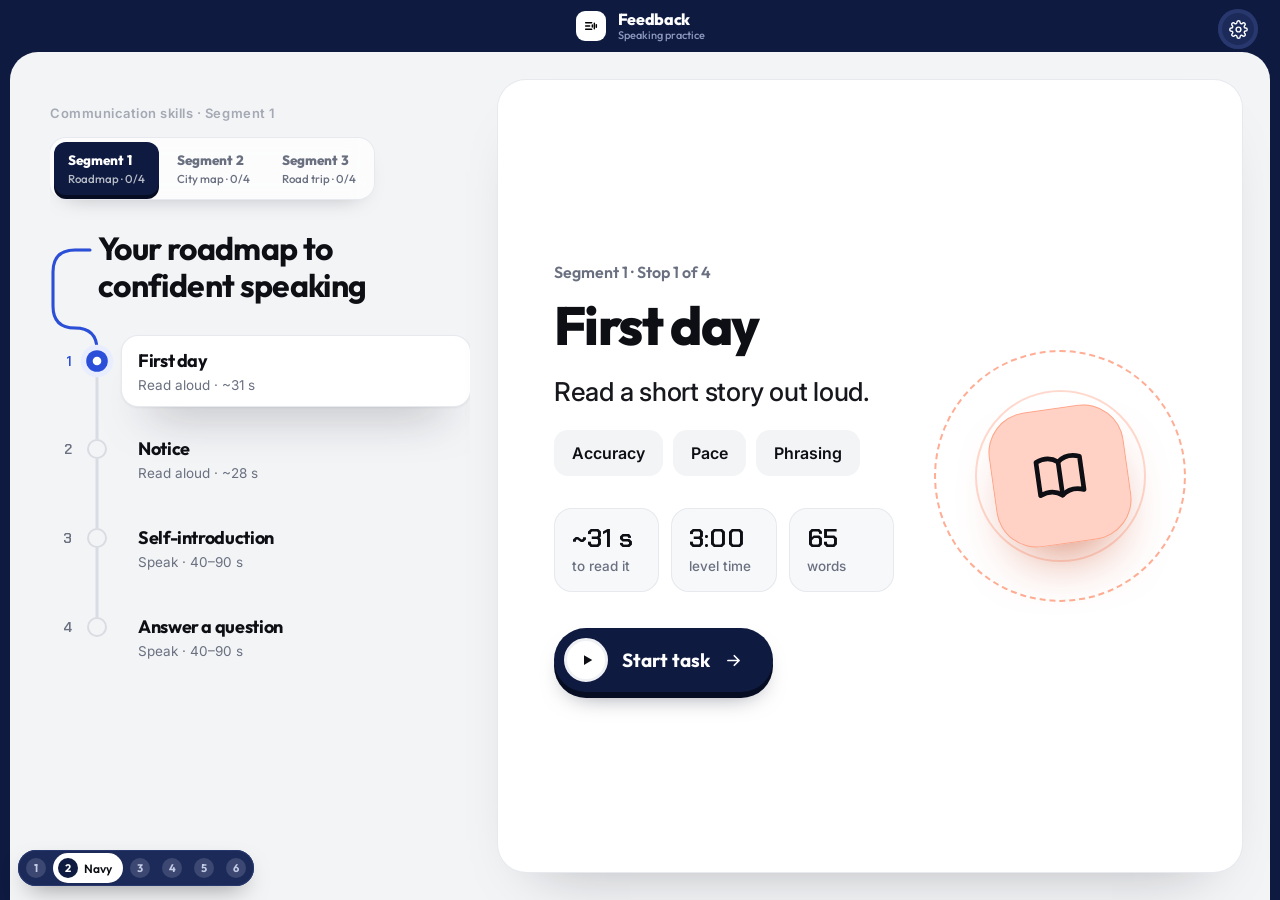
==== commit 207a2a21: "updated the changes" ====
--- a/index.html
+++ b/index.html
@@ -7,7 +7,7 @@
 <title>Speak Feedback</title>
 <link href="https://fonts.googleapis.com/css2?family=Inter:wght@300;400;500;600;700;800&family=Outfit:wght@400;600;700;800&family=Lexend:wght@400;500&family=Bricolage+Grotesque:opsz,wght@12..96,600&family=Chakra+Petch:wght@600&display=swap" rel="stylesheet">
 <script>/* theme before first paint: ?theme=classic|navy|brand|sky|purple|green (or 1-6), else last choice, else navy */
-(function(){var L=["classic","navy","brand","sky","purple","green"],q=(location.search.match(/[?&]theme=([a-z0-9]+)/)||[])[1],t;try{t=q||localStorage.getItem("speak-theme")}catch(e){t=q}if(t==="new")t="navy";if(t==="snigdha")t="sky";if(/^[1-6]$/.test(t||""))t=L[t-1];if(L.indexOf(t)<0)t="navy";var h=document.documentElement;h.dataset.theme=t;h.classList.toggle("lm",t!=="classic");})();</script>
+(function(){var L=["sky","navy","brand","classic","purple","green"],q=(location.search.match(/[?&]theme=([a-z0-9]+)/)||[])[1],t;try{t=q||localStorage.getItem("speak-theme")}catch(e){t=q}if(t==="new")t="navy";if(t==="snigdha")t="sky";if(/^[1-6]$/.test(t||""))t=L[t-1];if(L.indexOf(t)<0)t="navy";var h=document.documentElement;h.dataset.theme=t;h.classList.toggle("lm",t!=="classic");})();</script>
 <link rel="stylesheet" href="style.css">
 <link rel="stylesheet" href="theme-new.css">
 <link rel="stylesheet" href="transition.css">
@@ -37,7 +37,7 @@
     <b><span class="cut-ico" id="cutIco"><i class="ico"></i></span><span id="cutName">First day</span></b>
   </div>
   <div class="tools">
-    <div class="theme-switch" role="group" aria-label="Theme"><button type="button" data-theme-set="classic" aria-pressed="false" title="Original look" style="--sw:#2b2b2e"><b>1</b><span>Classic</span></button><button type="button" data-theme-set="navy" aria-pressed="false" title="Near-black navy frame and buttons" style="--sw:#0E1A40"><b>2</b><span>Navy</span></button><button type="button" data-theme-set="brand" aria-pressed="false" title="Figma Brand &amp; CTA: blue and black" style="--sw:#2B4FD8"><b>3</b><span>Blue &amp; Black</span></button><button type="button" data-theme-set="sky" aria-pressed="false" title="Snigdha's pick: sky/700" style="--sw:#11577E"><b>4</b><span>Sky</span></button><button type="button" data-theme-set="purple" aria-pressed="false" title="Snigdha's pick: purple/600" style="--sw:#8A4FB0"><b>5</b><span>Purple</span></button><button type="button" data-theme-set="green" aria-pressed="false" title="Snigdha's pick: green/700" style="--sw:#136C3E"><b>6</b><span>Green</span></button></div>
+    <div class="theme-switch" role="group" aria-label="Theme"><button type="button" data-theme-set="sky" aria-pressed="false" title="Snigdha's pick: sky/700" style="--sw:#11577E"><b>1</b><span>Sky</span></button><button type="button" data-theme-set="navy" aria-pressed="false" title="Near-black navy frame and buttons" style="--sw:#0E1A40"><b>2</b><span>Navy</span></button><button type="button" data-theme-set="brand" aria-pressed="false" title="Figma Brand &amp; CTA: blue and black" style="--sw:#2B4FD8"><b>3</b><span>Blue &amp; Black</span></button><button type="button" data-theme-set="classic" aria-pressed="false" title="Original look" style="--sw:#2b2b2e"><b>4</b><span>Classic</span></button><button type="button" data-theme-set="purple" aria-pressed="false" title="Snigdha's pick: purple/600" style="--sw:#8A4FB0"><b>5</b><span>Purple</span></button><button type="button" data-theme-set="green" aria-pressed="false" title="Snigdha's pick: green/700" style="--sw:#136C3E"><b>6</b><span>Green</span></button></div>
     <button class="icon-btn corner-btn" id="settingsBtn" type="button" title="Settings" aria-label="Settings"><svg viewBox="0 0 24 24" fill="none" stroke="currentColor" stroke-width="1.8" stroke-linecap="round" stroke-linejoin="round"><circle cx="12" cy="12" r="3"/><path d="M19.4 15a1.7 1.7 0 0 0 .3 1.8l.1.1a2 2 0 1 1-2.8 2.8l-.1-.1a1.7 1.7 0 0 0-1.8-.3 1.7 1.7 0 0 0-1 1.5V21a2 2 0 1 1-4 0v-.1a1.7 1.7 0 0 0-1.1-1.5 1.7 1.7 0 0 0-1.8.3l-.1.1a2 2 0 1 1-2.8-2.8l.1-.1a1.7 1.7 0 0 0 .3-1.8 1.7 1.7 0 0 0-1.5-1H3a2 2 0 1 1 0-4h.1a1.7 1.7 0 0 0 1.5-1.1 1.7 1.7 0 0 0-.3-1.8l-.1-.1a2 2 0 1 1 2.8-2.8l.1.1a1.7 1.7 0 0 0 1.8.3H9a1.7 1.7 0 0 0 1-1.5V3a2 2 0 1 1 4 0v.1a1.7 1.7 0 0 0 1 1.5 1.7 1.7 0 0 0 1.8-.3l.1-.1a2 2 0 1 1 2.8 2.8l-.1.1a1.7 1.7 0 0 0-.3 1.8V9a1.7 1.7 0 0 0 1.5 1H21a2 2 0 1 1 0 4h-.1a1.7 1.7 0 0 0-1.5 1z"/></svg></button>
     <!-- Level timer (task screen): dashed half-ring = time used, centre = time left -->
     <div class="lv-timer" id="lvTimer" role="timer" aria-live="off" title="Time left for this level">
@@ -151,10 +151,10 @@
     <div class="sheet-body">
       <div class="sec">Theme</div>
       <div class="theme-row" role="group" aria-label="Theme">
-        <button type="button" data-theme-set="classic" aria-pressed="false"><span>1 · Classic<small>Original look</small><span class="chips"><i style="background:#2b2b2e"></i><i style="background:#1f4fd8"></i><i style="background:#e2262d"></i></span></span></button>
+        <button type="button" data-theme-set="sky" aria-pressed="false"><span>1 · Sky<small>Snigdha's pick: sky/700 #11577E</small><span class="chips"><i style="background:#11577E"></i><i style="background:#D3EEFA"></i></span></span></button>
         <button type="button" data-theme-set="navy" aria-pressed="false"><span>2 · Navy<small>Near-black navy frame and buttons</small><span class="chips"><i style="background:#0E1A40"></i><i style="background:#2B4FD8"></i><i style="background:#F3F4F6"></i></span></span></button>
         <button type="button" data-theme-set="brand" aria-pressed="false"><span>3 · Blue &amp; Black<small>Figma Brand &amp; CTA buttons</small><span class="chips"><i style="background:#000"></i><i style="background:#1D1F25"></i><i style="background:#2B4FD8"></i></span></span></button>
-        <button type="button" data-theme-set="sky" aria-pressed="false"><span>4 · Sky<small>Snigdha's pick: sky/700 #11577E</small><span class="chips"><i style="background:#11577E"></i><i style="background:#D3EEFA"></i></span></span></button>
+        <button type="button" data-theme-set="classic" aria-pressed="false"><span>4 · Classic<small>Original look</small><span class="chips"><i style="background:#2b2b2e"></i><i style="background:#1f4fd8"></i><i style="background:#e2262d"></i></span></span></button>
         <button type="button" data-theme-set="purple" aria-pressed="false"><span>5 · Purple<small>Snigdha's pick: purple/600 #8A4FB0</small><span class="chips"><i style="background:#8A4FB0"></i><i style="background:#F4EAF8"></i></span></span></button>
         <button type="button" data-theme-set="green" aria-pressed="false"><span>6 · Green<small>Snigdha's pick: green/700 #136C3E</small><span class="chips"><i style="background:#136C3E"></i><i style="background:#DCF6E6"></i></span></span></button>
       </div>
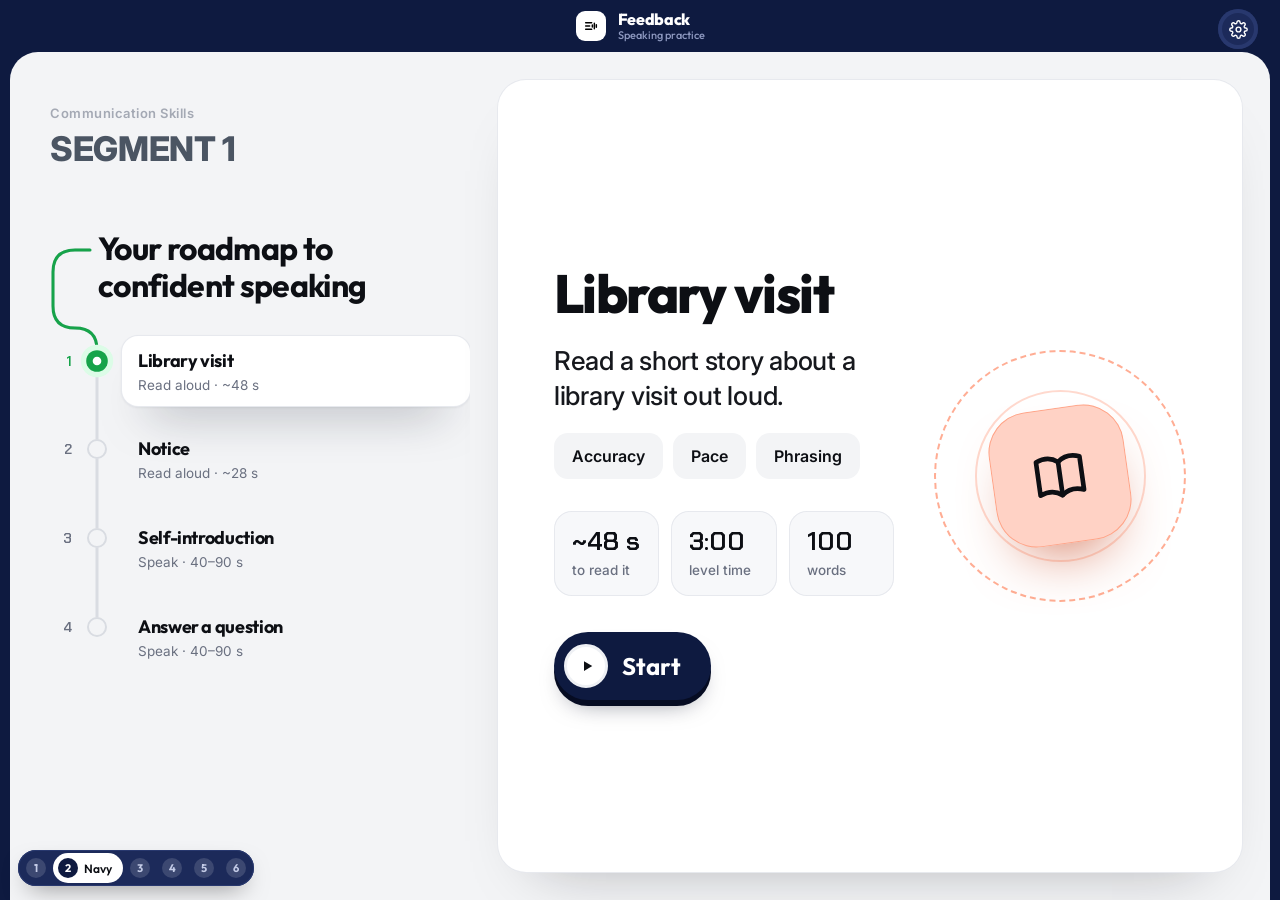
==== commit 4630608e: "updated" ====
--- a/index.html
+++ b/index.html
@@ -8,9 +8,9 @@
 <link href="https://fonts.googleapis.com/css2?family=Inter:wght@300;400;500;600;700;800&family=Outfit:wght@400;600;700;800&family=Lexend:wght@400;500&family=Bricolage+Grotesque:opsz,wght@12..96,600&family=Chakra+Petch:wght@600&display=swap" rel="stylesheet">
 <script>/* theme before first paint: ?theme=classic|navy|brand|sky|purple|green (or 1-6), else last choice, else navy */
 (function(){var L=["sky","navy","brand","classic","purple","green"],q=(location.search.match(/[?&]theme=([a-z0-9]+)/)||[])[1],t;try{t=q||localStorage.getItem("speak-theme")}catch(e){t=q}if(t==="new")t="navy";if(t==="snigdha")t="sky";if(/^[1-6]$/.test(t||""))t=L[t-1];if(L.indexOf(t)<0)t="navy";var h=document.documentElement;h.dataset.theme=t;h.classList.toggle("lm",t!=="classic");})();</script>
-<link rel="stylesheet" href="style.css">
-<link rel="stylesheet" href="theme-new.css">
-<link rel="stylesheet" href="transition.css">
+<link rel="stylesheet" href="style.css?v=20261126l">
+<link rel="stylesheet" href="theme-new.css?v=20261126l">
+<!-- <link rel="stylesheet" href="transition.css"> -->
 </head>
 <body>
 <div class="splash" id="splash" aria-hidden="true">
@@ -34,7 +34,7 @@
   <!-- Task open: the tool name drops into a cut-out hanging from the bar -->
   <div class="cutout" id="cutout" aria-live="polite">
     <small id="cutMeta">Read aloud</small>
-    <b><span class="cut-ico" id="cutIco"><i class="ico"></i></span><span id="cutName">First day</span></b>
+    <b><span class="cut-ico" id="cutIco"><i class="ico"></i></span><span id="cutName">Library visit</span></b>
   </div>
   <div class="tools">
     <div class="theme-switch" role="group" aria-label="Theme"><button type="button" data-theme-set="sky" aria-pressed="false" title="Snigdha's pick: sky/700" style="--sw:#11577E"><b>1</b><span>Sky</span></button><button type="button" data-theme-set="navy" aria-pressed="false" title="Near-black navy frame and buttons" style="--sw:#0E1A40"><b>2</b><span>Navy</span></button><button type="button" data-theme-set="brand" aria-pressed="false" title="Figma Brand &amp; CTA: blue and black" style="--sw:#2B4FD8"><b>3</b><span>Blue &amp; Black</span></button><button type="button" data-theme-set="classic" aria-pressed="false" title="Original look" style="--sw:#2b2b2e"><b>4</b><span>Classic</span></button><button type="button" data-theme-set="purple" aria-pressed="false" title="Snigdha's pick: purple/600" style="--sw:#8A4FB0"><b>5</b><span>Purple</span></button><button type="button" data-theme-set="green" aria-pressed="false" title="Snigdha's pick: green/700" style="--sw:#136C3E"><b>6</b><span>Green</span></button></div>
@@ -64,9 +64,9 @@
         <ol class="rm-steps" id="rmSteps"></ol>
       </nav>
       <div class="map-head">
-        <div class="crumb" id="mapCrumb">Communication skills · Segment 1</div>
+        <div class="crumb" id="mapCrumb">Communication Skills</div>
         <h2 id="mapTitle">First week</h2>
-        <div class="map-segs" id="mapSegs" role="tablist" aria-label="Segments"></div>
+        <div class="map-segs" id="mapSegs" role="heading" aria-level="2"></div>
       </div>
       <div class="map-tools">
         <button class="map-btn" id="mapWide" type="button" title="See the whole route" aria-label="See the whole route"><svg viewBox="0 0 24 24" fill="none" stroke="currentColor" stroke-width="2" stroke-linecap="round" stroke-linejoin="round"><path d="M14 4h6v6M10 20H4v-6M20 4l-7 7M4 20l7-7"/></svg></button>
@@ -88,7 +88,7 @@
   </aside>
 
   <section class="pane editor card">
-    <div class="pane-head"><button class="fb-open" id="fbOpen" type="button">View feedback</button><div class="crumb">Communication skills · Speaking</div><h2 id="sTitle">Read aloud</h2></div>
+    <div class="pane-head"><button class="fb-open" id="fbOpen" type="button">View feedback</button><div class="crumb">Communication Skills · Speaking</div><h2 id="sTitle">Read aloud</h2></div>
     <div class="pane-body">
       <div id="sPromptBox"></div>
 
@@ -138,7 +138,7 @@
     <div class="type-head"><div><div class="crumb">No microphone?</div><h3 id="typeTitle">Type what was said</h3></div>
       <button class="fb-close" id="typeClose" type="button" aria-label="Close">×</button></div>
     <label>Transcript (exactly what the learner said)
-      <textarea id="manualText" placeholder="e.g. Ananya reached the institute gate at eight forty five…"></textarea></label>
+      <textarea id="manualText" placeholder="e.g. Last Wednesday, Dr. Mehta walked down the street…"></textarea></label>
     <label>Time taken in seconds (optional, needed to score pace)
       <input id="manualSecs" type="number" min="0" placeholder="e.g. 32"></label>
     <div class="type-actions"><button class="ghost" id="manualSample" type="button">Fill a sample</button><button class="primary" id="manualGo" type="button">Score transcript</button></div>
@@ -177,10 +177,10 @@
   </div>
 </div>
 
-<script src="script.js"></script>
-<script src="motion.js"></script>
-<script src="notch.js"></script>
-<script src="theme.js"></script>
-<script src="transition.js"></script>
+<script src="script.js?v=20261126l"></script>
+<script src="motion.js?v=20261126l"></script>
+<script src="notch.js?v=20261126l"></script>
+<script src="theme.js?v=20261126l"></script>
+<!-- screen transition removed: <script src="transition.js"></script> -->
 </body>
 </html>
--- a/theme-new.css
+++ b/theme-new.css
@@ -208,3 +208,94 @@
   --rec-bg:#E2262D; --rec-hover:#EA3F45; --rec-edge:#A3161C; --rec-ring:#fff;
   --rec-glow:0 12px 24px -8px rgba(226,38,45,.55);
 }
+
+/* Roadmap accent: green instead of blue */
+.roadmap{
+  --accent:#16A34A; --accent-hover:#15803D; --accent-edge:#166534;
+  --accent-soft:#DCFCE7; --accent-ring:rgba(22,163,74,.22); --accent-text:#15803D;
+}
+.roadmap .rm-line .head{filter:drop-shadow(0 0 6px rgba(22,163,74,.7))}
+
+
+/* Segment label: plain greyed-out text, no tab */
+.map-segs{display:block;padding:0;background:none;box-shadow:none;-webkit-backdrop-filter:none;backdrop-filter:none;
+  margin-top:6px;font-size:34px;font-weight:800;letter-spacing:-.035em;line-height:1.1;color:#4B5563;letter-spacing:-.01em}
+
+/* Start button: bigger text */
+.ov-go,html.lm .ov-go{font-size:24px;height:68px}
+.ov-go svg{width:22px;height:22px}
+
+/* =========================================================
+   Read-aloud results (redesign mockup v2)
+   ========================================================= */
+#sOut > .rf{grid-column:1 / -1}
+.rf{--rf-ink:#16181d;--rf-muted:#667085;--rf-line:#e6e8ec;--rf-red:#d92d20;--rf-redbg:#fef3f2;--rf-amber:#b54708;--rf-amberbg:#fffaeb;
+  --rf-blue:#1d4ed8;--rf-bluebg:#eff4ff;--rf-grey:#475467;--rf-greybg:#f2f4f7;color:var(--rf-ink);font-size:15px;line-height:1.5}
+.rf *{box-sizing:border-box}
+.rf-card{background:#fff;border-radius:16px;border:1px solid var(--rf-line)}
+.rf-summary{display:grid;grid-template-columns:auto 1fr;gap:24px;padding:22px 24px;align-items:center}
+.rf-ring{width:92px;height:92px;border-radius:50%;display:grid;place-items:center}
+.rf-ring div{width:74px;height:74px;border-radius:50%;background:#fff;display:flex;align-items:baseline;justify-content:center;padding-top:22px;font-weight:700;font-size:26px}
+.rf-ring small{font-size:13px;color:var(--rf-muted);font-weight:500}
+.rf-band{font-size:20px;font-weight:700}
+.rf-verdict{color:var(--rf-muted);margin:2px 0 14px}
+.rf-subs{display:grid;grid-template-columns:repeat(3,1fr);gap:10px}
+.rf-sub{border:1px solid var(--rf-line);border-radius:12px;padding:10px 12px}
+.rf-sub b{display:block;font-size:13px;color:var(--rf-muted);font-weight:600}
+.rf-val{font-size:18px;font-weight:700}.rf-val span{font-size:13px;color:var(--rf-muted);font-weight:500}
+.rf-sub p{margin:2px 0 0;font-size:13px;color:var(--rf-muted)}
+.rf-bar{display:flex;gap:4px;margin:6px 0 2px}.rf-bar i{flex:1;height:5px;border-radius:3px;background:#eceef2}.rf-bar i.on{background:var(--rf-blue)}
+.rf-how{font-size:13px;color:var(--rf-muted);margin-top:10px}
+.rf-howbtn{all:unset;color:var(--rf-blue);cursor:pointer;text-decoration:underline dotted}
+.rf-howbox{display:none;margin-top:8px;font-size:13px;background:var(--rf-greybg);border-radius:10px;padding:10px 12px;color:var(--rf-grey)}
+.rf-howbox.on{display:block}
+.rf-next{margin:14px 0 18px;padding:16px 20px;background:var(--rf-bluebg);border:1px solid #d1e0ff;border-radius:14px}
+.rf-next h3{margin:0 0 4px;font-size:15px;color:var(--rf-blue)}
+.rf-next p{margin:0 0 10px}.rf-next p:last-child{margin:0}
+.rf-next ol{margin:0;padding-left:20px}.rf-next li{margin:4px 0}
+.rf-tabs{display:flex;gap:6px;border-bottom:1px solid var(--rf-line);padding:0 8px}
+.rf-tab{all:unset;padding:12px 14px;font-weight:600;color:var(--rf-muted);cursor:pointer;border-bottom:2px solid transparent;margin-bottom:-1px}
+.rf-tab:focus-visible{outline:2px solid var(--rf-blue);outline-offset:-2px;border-radius:6px}
+.rf-tab.on{color:var(--rf-ink);border-color:var(--rf-ink)}
+.rf-n{background:var(--rf-redbg);color:var(--rf-red);border-radius:999px;padding:1px 8px;font-size:12px;margin-left:6px}
+.rf-n.g{background:var(--rf-greybg);color:var(--rf-grey)}
+.rf-panel{display:none;padding:20px 24px}.rf-panel.on{display:block}
+.rf-passage{font-size:18px;line-height:2.1}
+.rf :is(.rf-e,.rf-m,.rf-s,.rf-a,.rf-r,.rf-t){position:relative;cursor:pointer}
+.rf-e{border-bottom:2px solid var(--rf-red)}
+.rf-m{border-bottom:2px solid #f79009}
+.rf-s{color:var(--rf-red);text-decoration:line-through}
+.rf-a{background:var(--rf-redbg);color:var(--rf-red);border-radius:6px;padding:0 6px;font-size:14px}
+.rf-r{background:var(--rf-greybg);color:var(--rf-grey);border-radius:6px;padding:0 6px;font-size:14px}
+.rf-t{border-bottom:2px dotted var(--rf-blue)}
+.rf-passage [data-tip]:is(:hover,:focus)::after{content:attr(data-tip);position:absolute;left:0;top:100%;white-space:nowrap;background:var(--rf-ink);color:#fff;font-size:12px;line-height:1.4;padding:4px 8px;border-radius:6px;z-index:2;text-decoration:none;display:inline-block}
+.rf-passage [data-tip]:focus{outline:none}
+.rf-legend{display:flex;gap:16px;flex-wrap:wrap;font-size:13px;color:var(--rf-muted);margin-top:14px}
+.rf-audio{display:flex;align-items:center;gap:12px;margin-top:18px;padding:10px 14px;border:1px solid var(--rf-line);border-radius:12px;font-size:14px;color:var(--rf-muted)}
+.rf-audio audio{flex:1;height:36px}
+.rf-table{width:100%;border-collapse:collapse;font-size:14px}
+.rf-table th{text-align:left;font-size:12px;text-transform:uppercase;letter-spacing:.04em;color:var(--rf-muted);font-weight:600;padding:8px 10px;border-bottom:1px solid var(--rf-line)}
+.rf-table th.r{text-align:right}
+.rf-table td{padding:10px;border-bottom:1px solid var(--rf-line);vertical-align:top}
+.rf-num{text-align:right;font-weight:700;width:60px}
+.rf-sec td{background:#fafbfc;font-weight:700;font-size:13px;padding:9px 10px}
+.rf-sec .rf-pill{margin-left:8px}
+.rf-pair{display:inline-block;margin:0 10px 4px 0;white-space:nowrap}
+.rf-pair del{color:var(--rf-red)}.rf-pair ins{text-decoration:none;color:var(--rf-blue);font-weight:600}
+.rf-w{color:var(--rf-blue);font-weight:600}
+.rf-q{color:var(--rf-red)}
+.rf-pill{font-size:12px;font-weight:600;border-radius:999px;padding:2px 9px;white-space:nowrap}
+.rf-pill.p-err{background:var(--rf-redbg);color:var(--rf-red)}.rf-pill.p-min{background:var(--rf-amberbg);color:var(--rf-amber)}
+.rf-pill.p-tip{background:var(--rf-bluebg);color:var(--rf-blue)}.rf-pill.p-note{background:var(--rf-greybg);color:var(--rf-grey)}
+.rf-tip{font-size:13px;color:var(--rf-muted)}
+.rf-empty{color:var(--rf-muted);font-style:italic}
+.rf-table tfoot td{font-weight:700;border-bottom:none}
+.rf-muted{color:var(--rf-muted);font-size:13px;margin:12px 0 0}
+.rf-admin{margin-top:22px;border:1px dashed #cfd4dc;border-radius:12px;padding:10px 14px;background:#fafbfc}
+.rf-admin summary{cursor:pointer;font-weight:600;font-size:14px}
+.rf-kv{display:grid;grid-template-columns:1fr auto;gap:6px 20px;font-size:13px;margin-top:10px}
+.rf-tag{font-size:11px;font-weight:700;color:var(--rf-grey);background:#eaecf0;border-radius:4px;padding:1px 6px;margin-left:6px}
+@media (max-width:640px){.rf-summary{grid-template-columns:1fr}.rf-subs{grid-template-columns:1fr}.rf-panel{padding:16px}.rf-table{font-size:13px}}
+
+/* score intro card removed: speaking scorecard starts at the top again */
+@media (min-width:901px){ #sOut > .scorecard{grid-row:1 / span 14;top:0} }
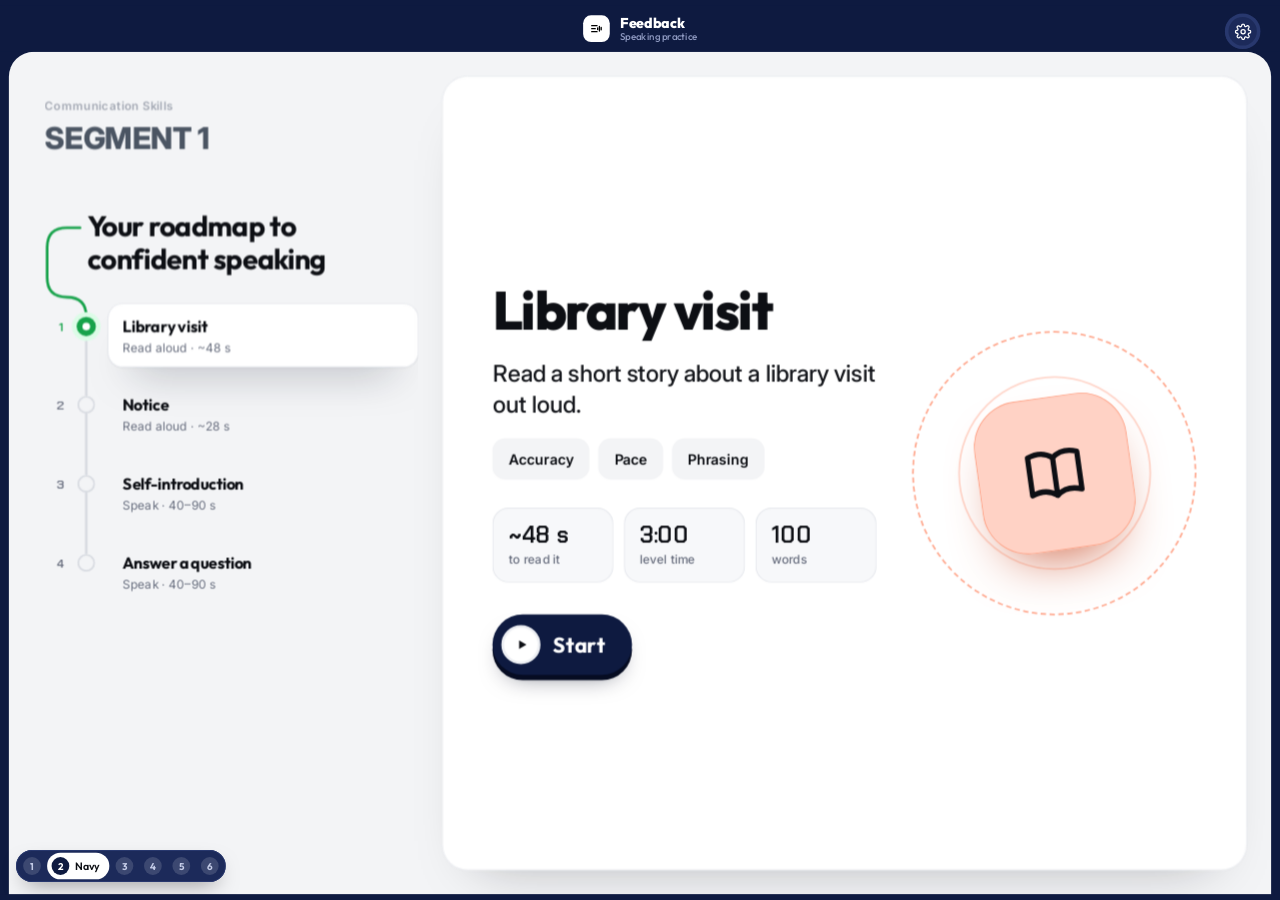
==== commit fc58d993: "updated the resolution" ====
--- a/index.html
+++ b/index.html
@@ -2,6 +2,9 @@
 <html lang="en">
 <head>
 <meta charset="utf-8">
+<script>/* show the tool through frame.html (fits every screen like the Mac layout); ?noframe opens it directly */
+(function(){var q=location.search;if(/[?&]embed=1/.test(q)){document.documentElement.classList.add("embed");return;}
+if(window.top===window.self&&!/[?&]noframe/.test(q))location.replace("frame.html"+q+location.hash);})();</script>
 <meta name="viewport" content="width=device-width, initial-scale=1">
 <meta name="color-scheme" content="light">
 <title>Speak Feedback</title>
@@ -10,6 +13,7 @@
 (function(){var L=["sky","navy","brand","classic","purple","green"],q=(location.search.match(/[?&]theme=([a-z0-9]+)/)||[])[1],t;try{t=q||localStorage.getItem("speak-theme")}catch(e){t=q}if(t==="new")t="navy";if(t==="snigdha")t="sky";if(/^[1-6]$/.test(t||""))t=L[t-1];if(L.indexOf(t)<0)t="navy";var h=document.documentElement;h.dataset.theme=t;h.classList.toggle("lm",t!=="classic");})();</script>
 <link rel="stylesheet" href="style.css?v=20261126l">
 <link rel="stylesheet" href="theme-new.css?v=20261126l">
+<link rel="stylesheet" href="fit-inside.css?v=20261126f">
 <!-- <link rel="stylesheet" href="transition.css"> -->
 </head>
 <body>
@@ -182,5 +186,6 @@
 <script src="notch.js?v=20261126l"></script>
 <script src="theme.js?v=20261126l"></script>
 <!-- screen transition removed: <script src="transition.js"></script> -->
+<script src="fit-inside.js?v=20261126f"></script>
 </body>
 </html>
--- a/fit-inside.css
+++ b/fit-inside.css
@@ -0,0 +1,27 @@
+/* =========================================================
+   fit-inside.css — used when the tool runs inside frame.html
+   (html.embed). Nothing scrolls: no scrollbars anywhere;
+   long content is fitted or paged instead (fit-inside.js).
+   ========================================================= */
+html.embed,html.embed body{overflow:hidden !important;height:100%;overscroll-behavior:none}
+html.embed *{scrollbar-width:none !important}
+html.embed *::-webkit-scrollbar{display:none !important;width:0;height:0}
+
+/* feedback pop-up: shown one page at a time, with Back / Next */
+html.embed .fb-dialog,html.embed .fb-dialog .pane-body{overflow:hidden !important}
+html.embed .fb-dialog .pane-body{flex:1;min-height:0;display:flex;flex-direction:column}
+html.embed .fb-paged{display:block !important;flex:1;min-height:0;overflow:hidden}
+html.embed .fb-paged > *{margin-top:0 !important;margin-bottom:18px !important;position:static !important}
+html.embed .fb-paged > .pg-hide{display:none !important}
+html.embed .fb-paged > .pg-in{animation:pgIn .35s cubic-bezier(.2,.8,.2,1) both}
+@keyframes pgIn{from{opacity:0;transform:translateX(var(--pg-dx,24px))}}
+.fb-pager{flex:none;display:none;align-items:center;justify-content:space-between;gap:12px;padding:12px 32px 18px;border-top:1px solid var(--line,#e3e6eb)}
+.fb-pager.on{display:flex}
+.fb-pager button{border:0;border-radius:999px;padding:10px 18px;font:600 14px var(--font,inherit);cursor:pointer;background:var(--soft,#eef0f4);color:var(--ink,#111)}
+.fb-pager button.next{background:var(--ink,#111);color:#fff}
+.fb-pager button:disabled{opacity:.35;cursor:default}
+.fb-pager .dots{display:flex;align-items:center;gap:8px;font:600 13px var(--font,inherit);color:var(--muted,#6a7080)}
+.fb-pager .dots i{width:8px;height:8px;border-radius:50%;background:var(--line,#d9dce2);transition:background .2s,transform .2s}
+.fb-pager .dots i.on{background:var(--ink,#111);transform:scale(1.25)}
+/* the live transcript keeps its newest words in view */
+html.embed .live{overflow:hidden !important}
